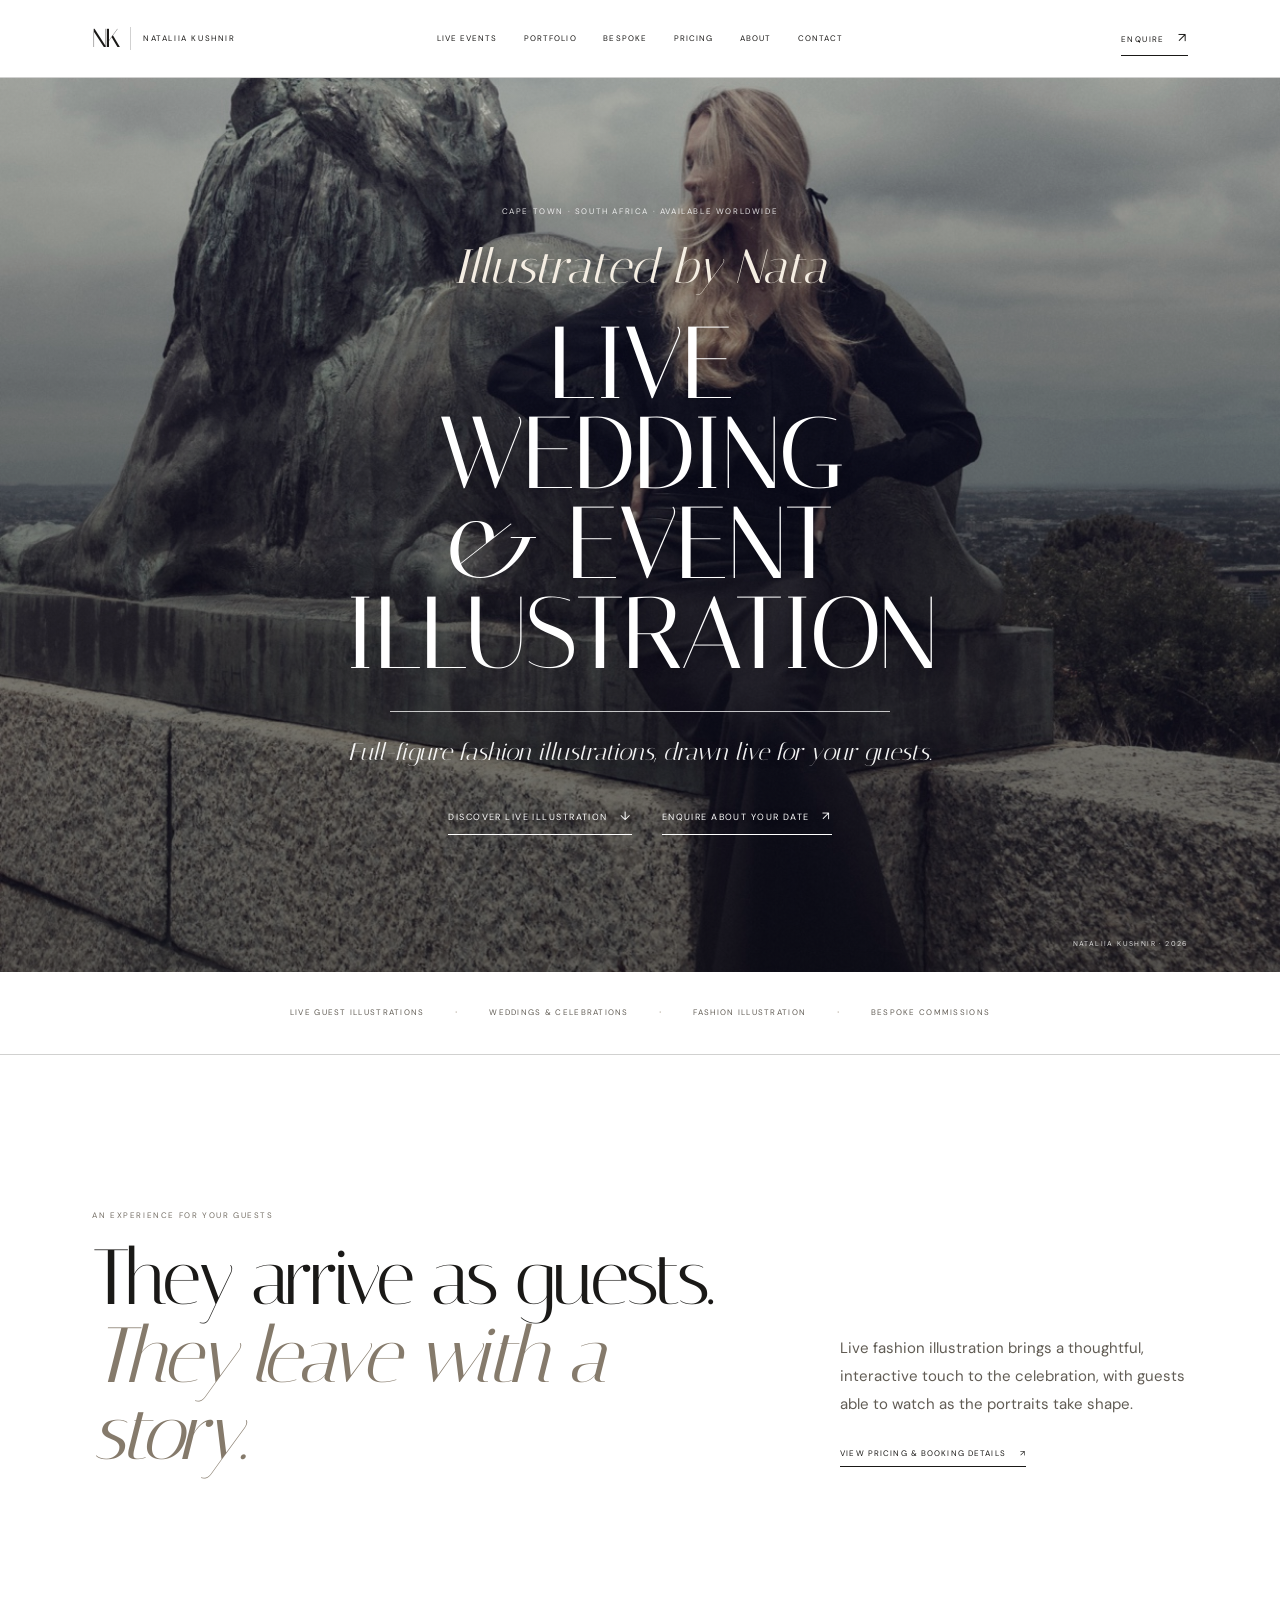
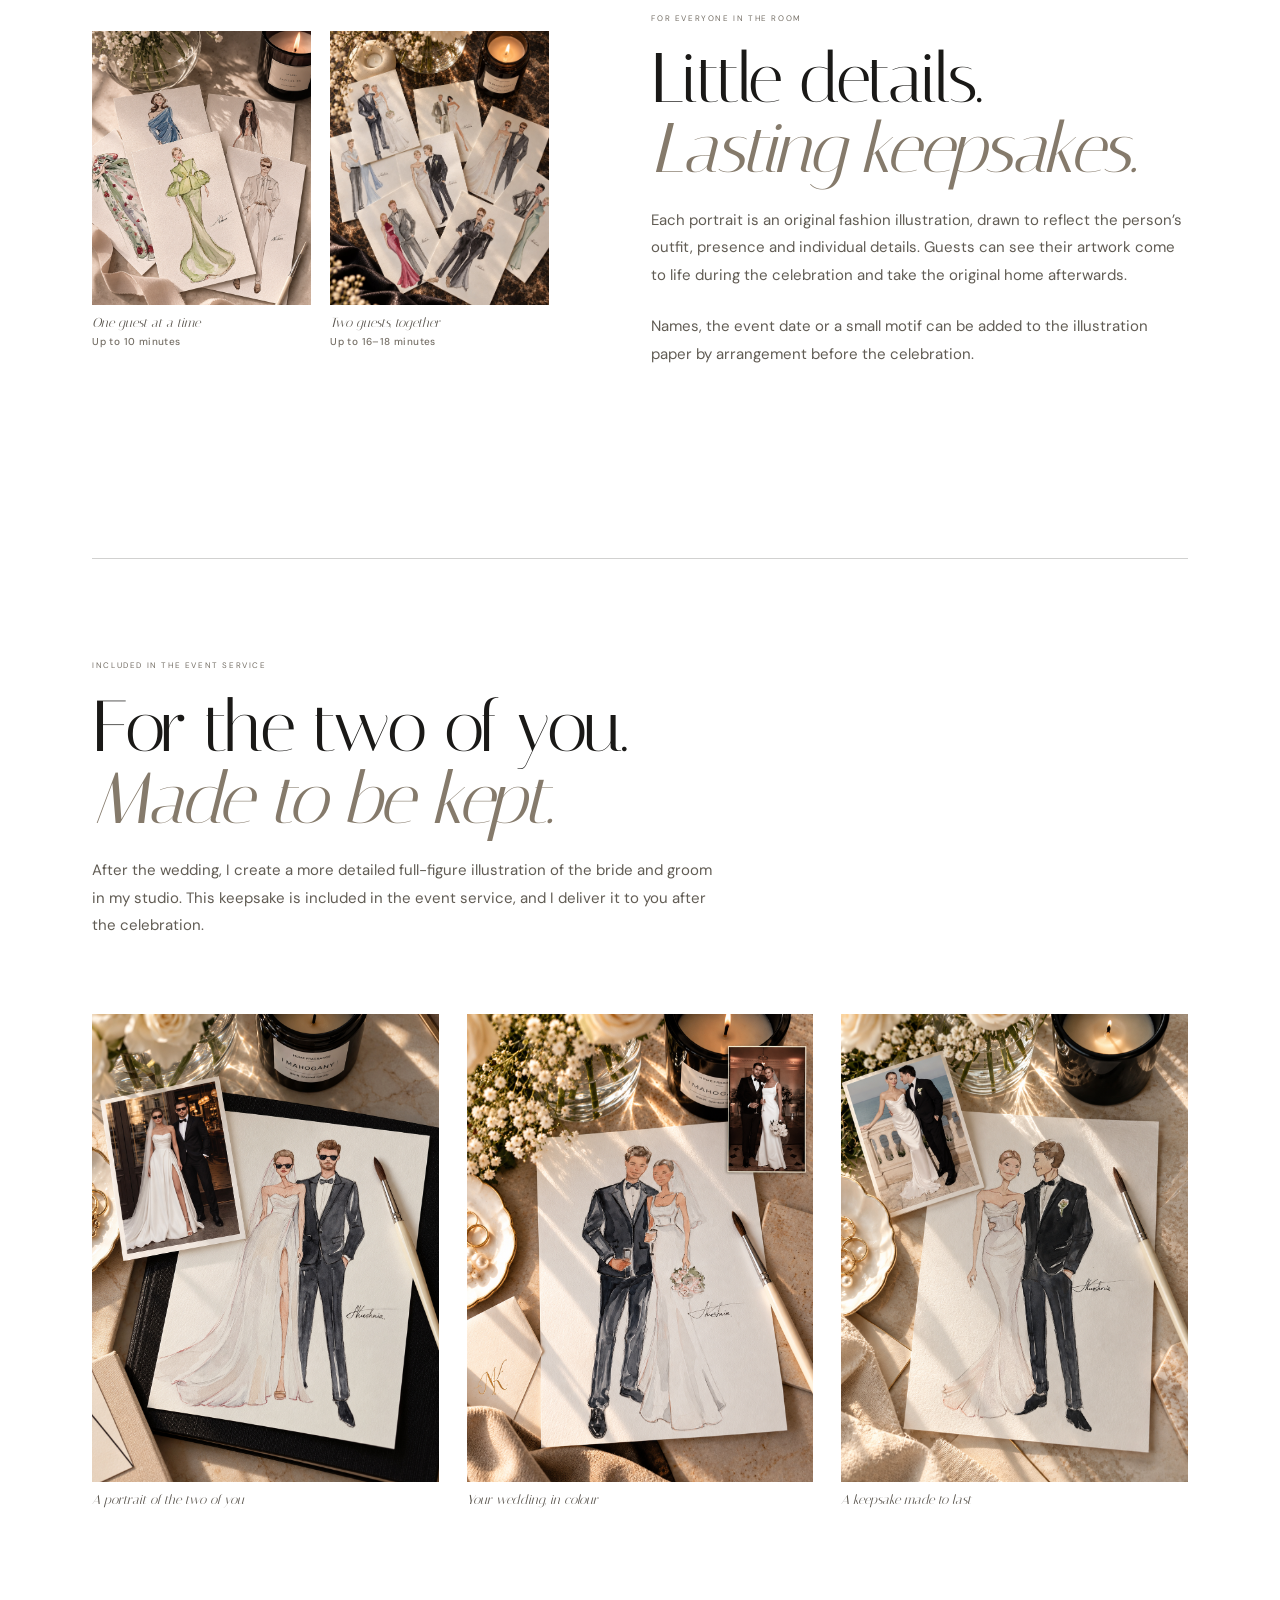
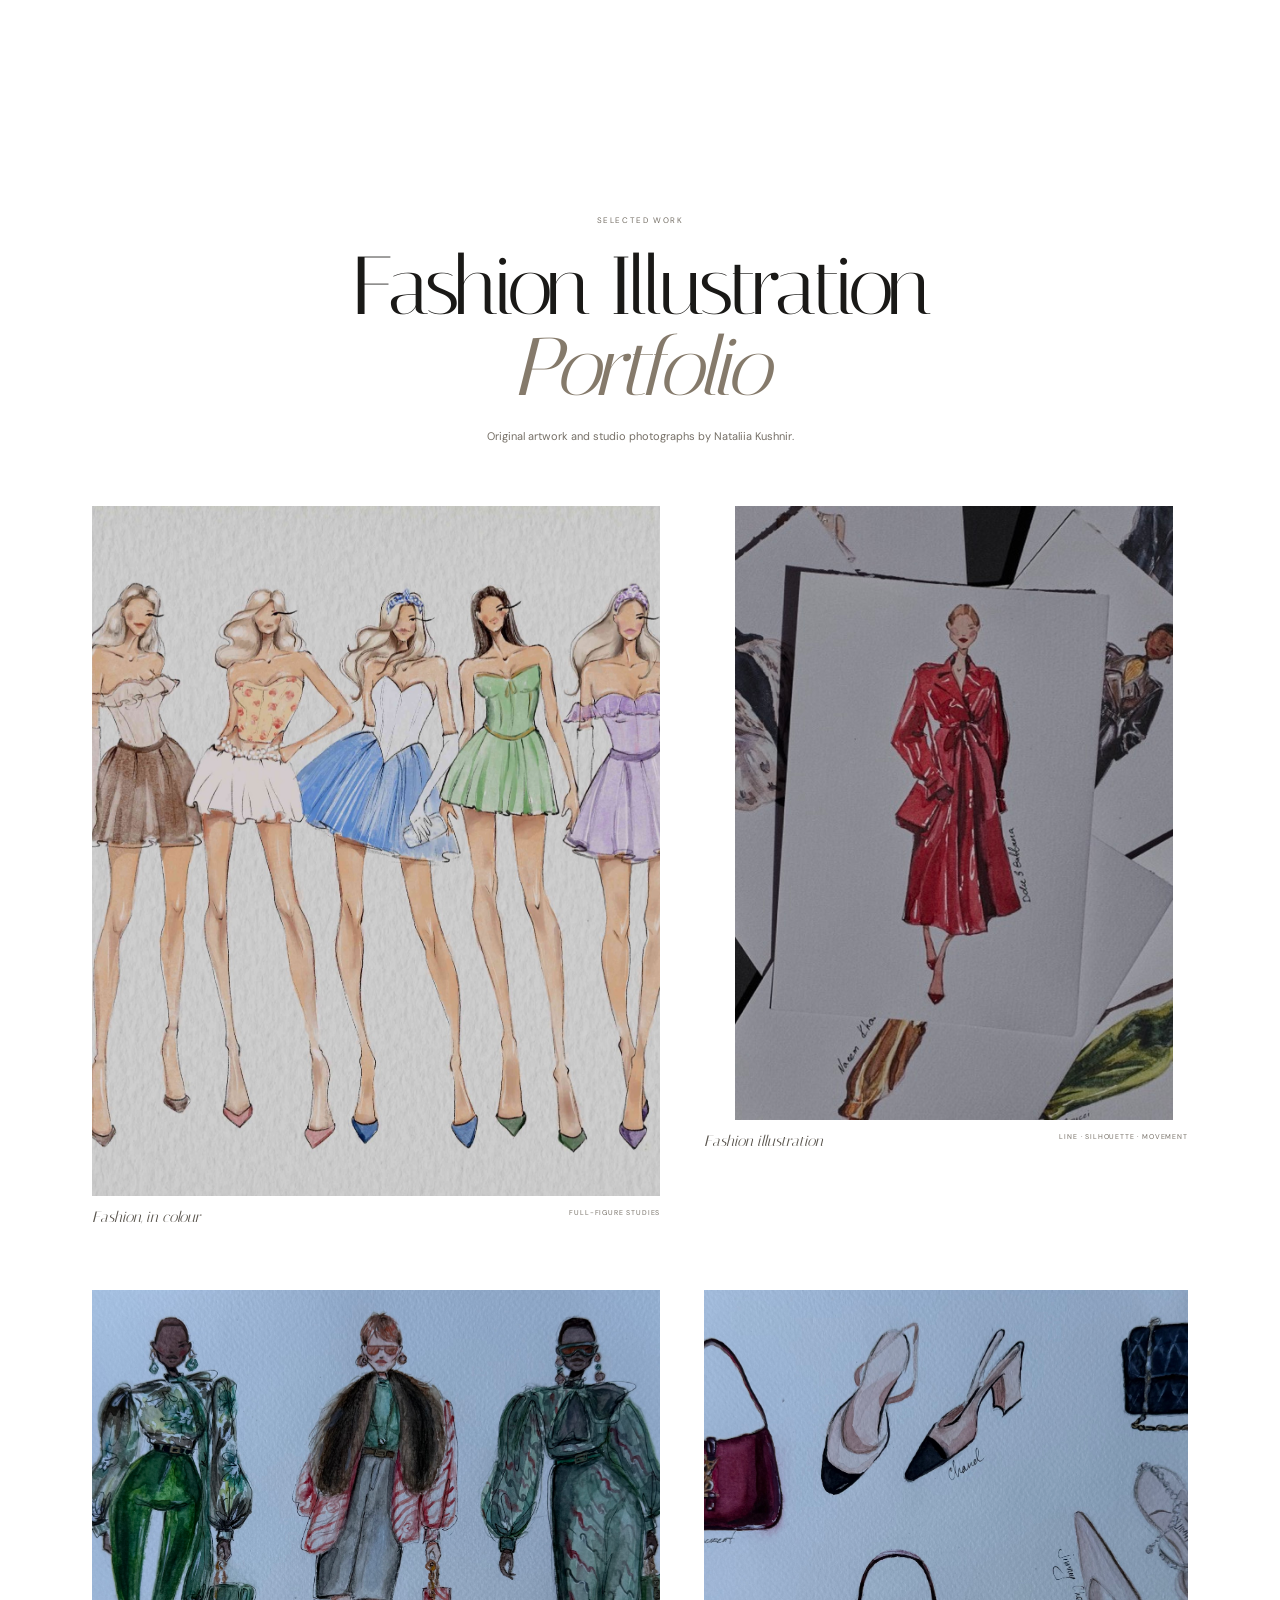
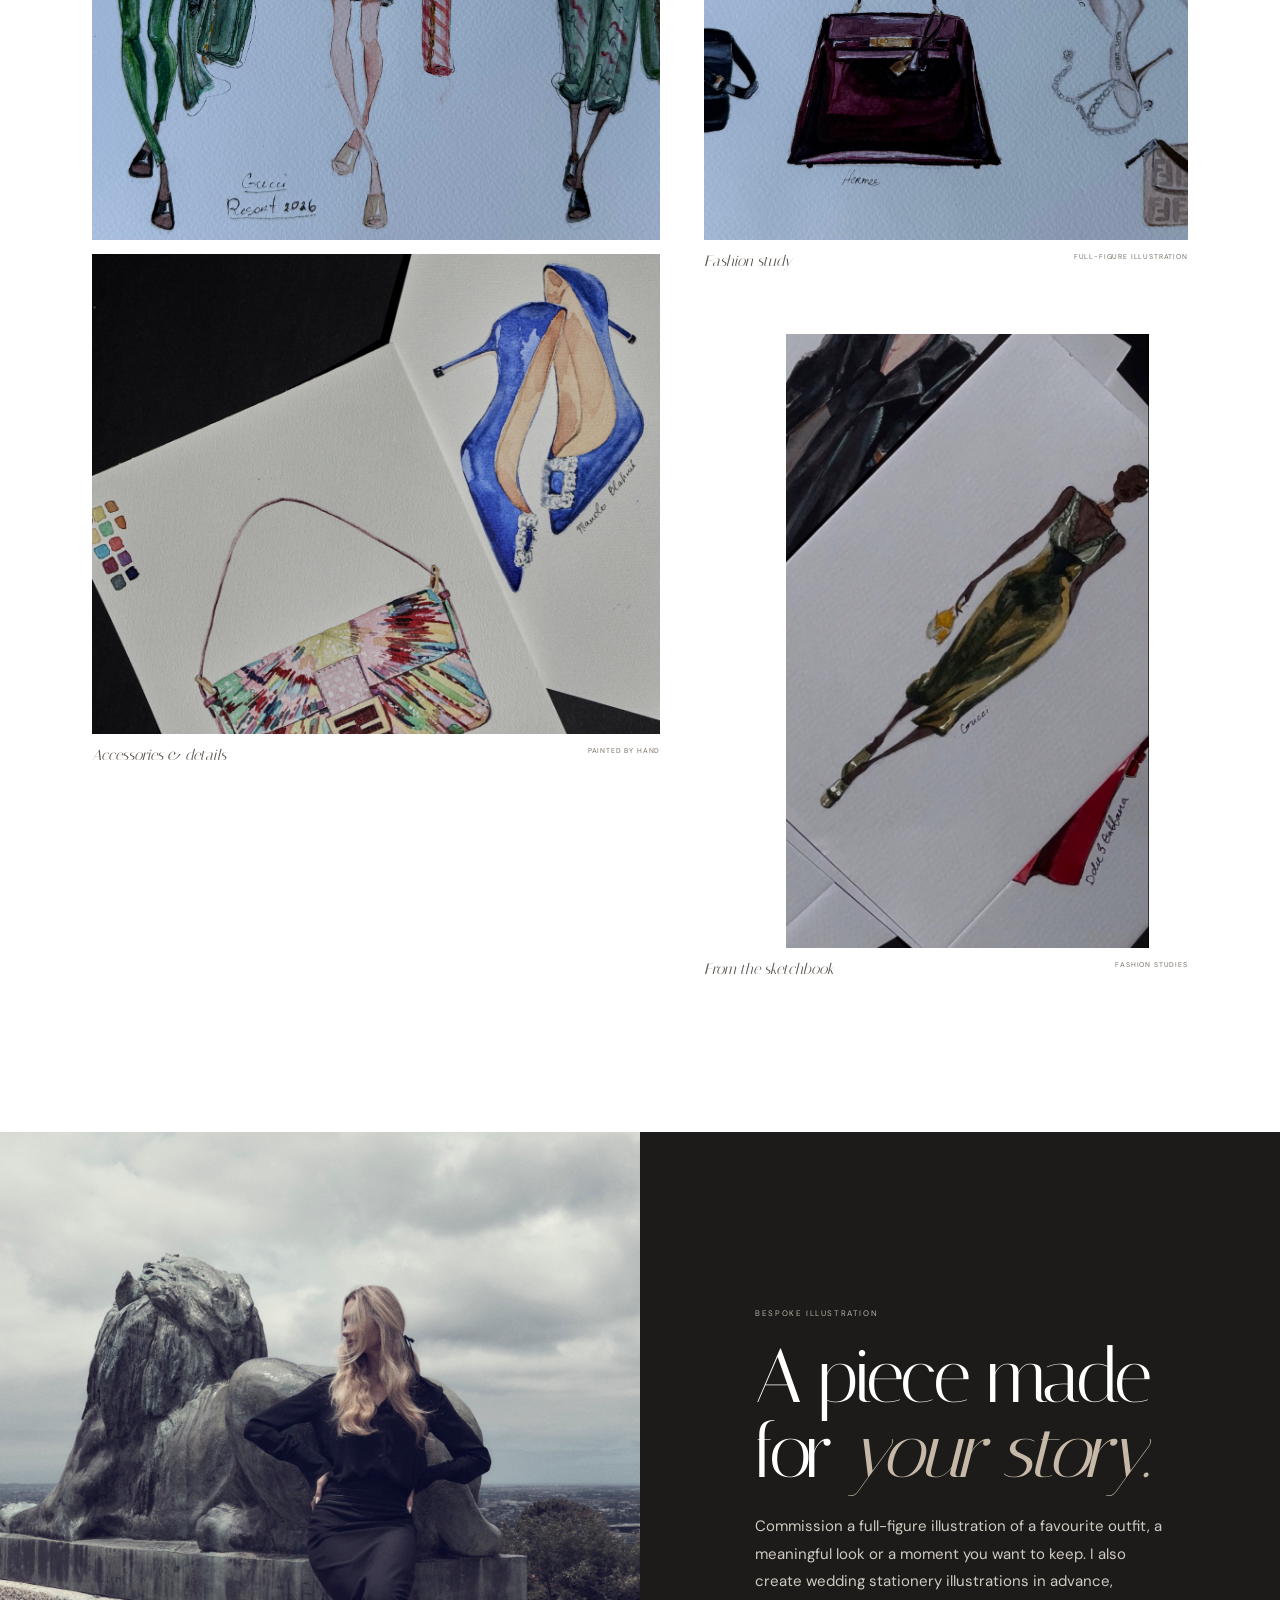
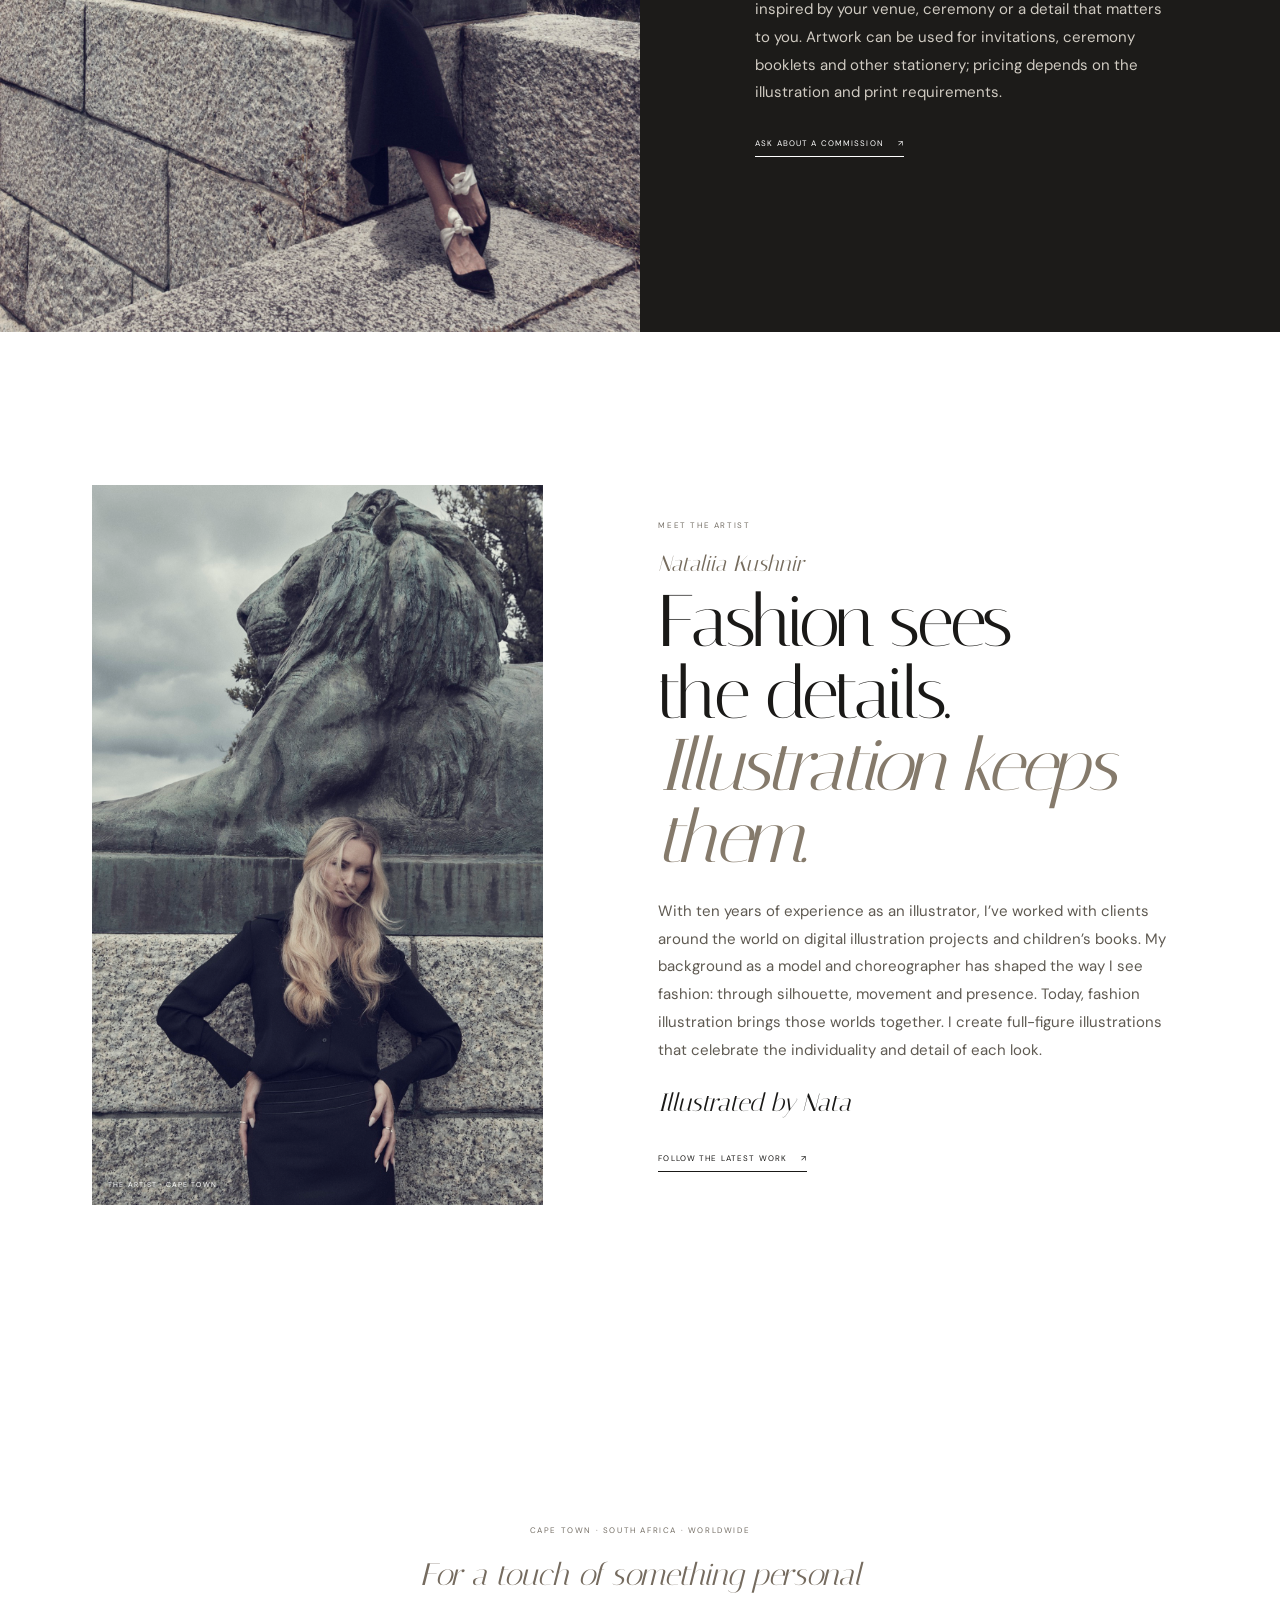
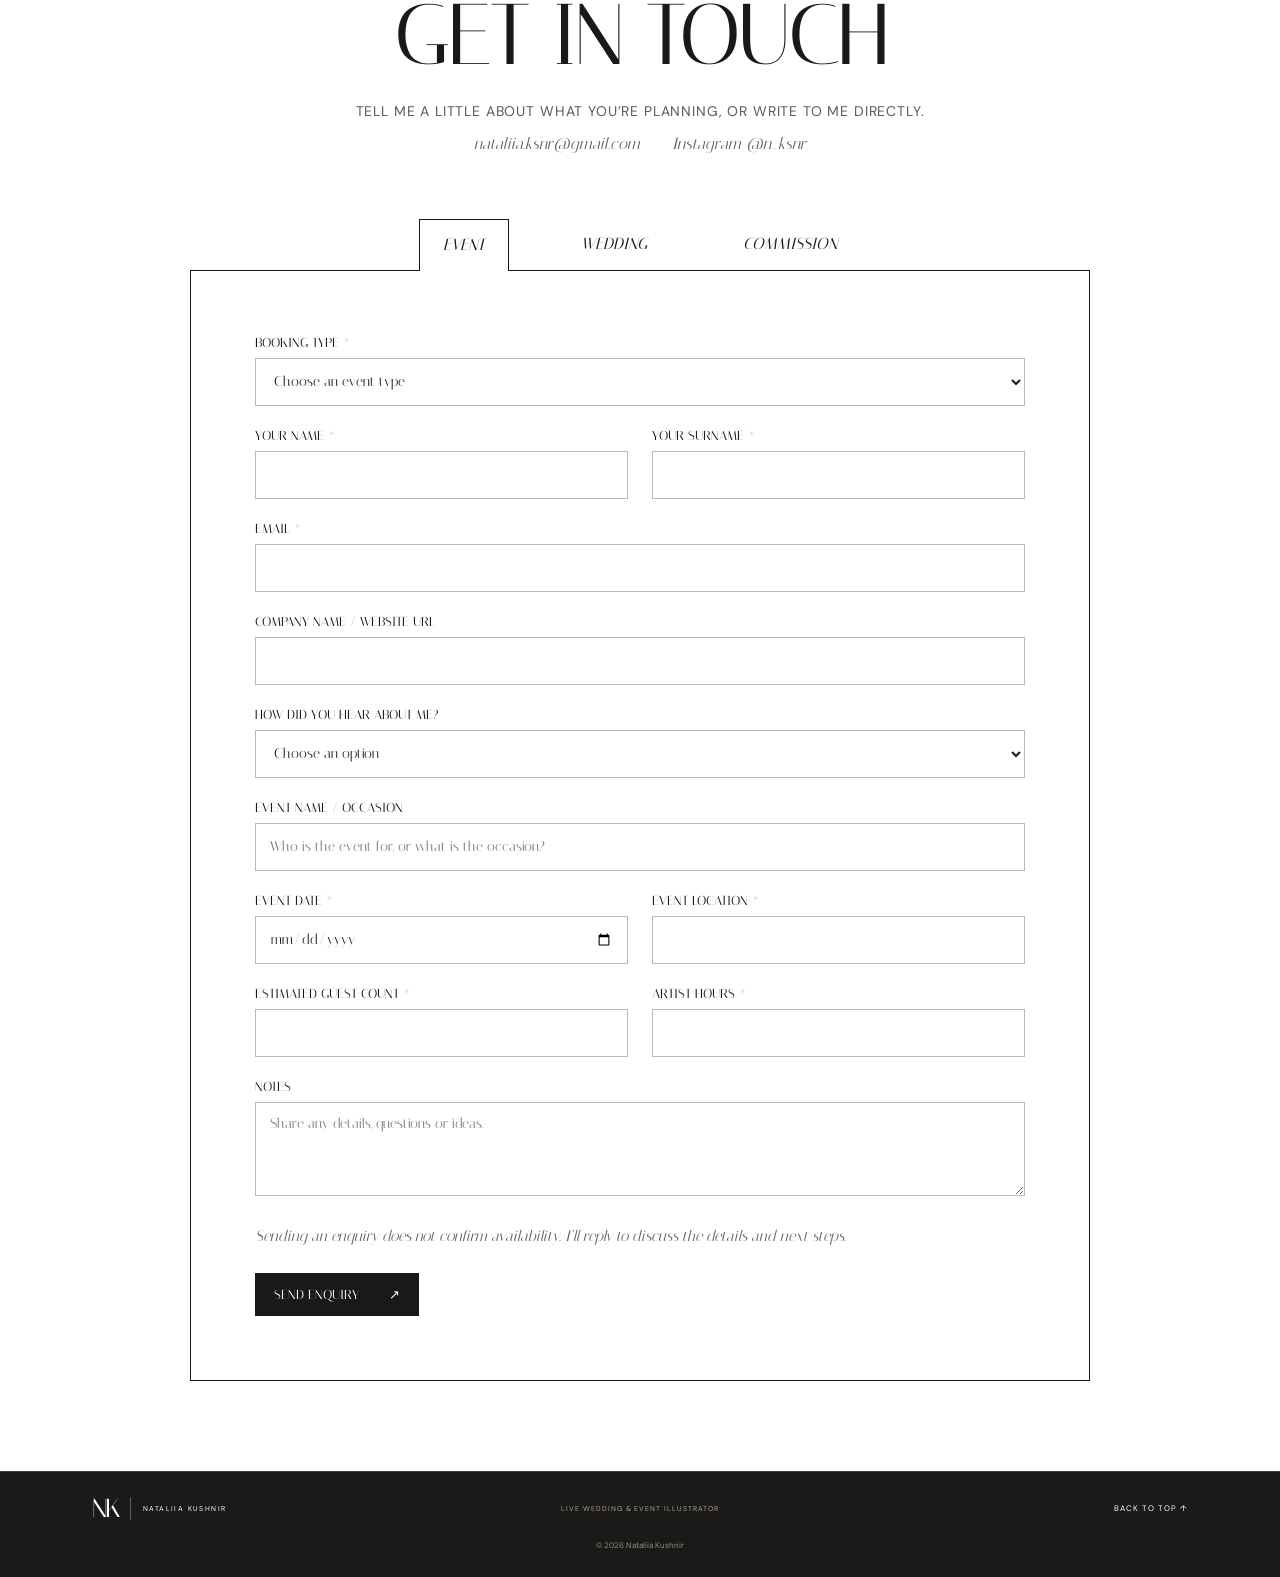
==== index.html @ 21753bf3 "Restore rotating portraits and autoplay drawing video" ====
<!doctype html>
<html lang="en">
  <head>
    <meta charset="utf-8" />
    <meta name="viewport" content="width=device-width, initial-scale=1" />
    <meta name="theme-color" content="#ffffff" />
    <meta name="description" content="Live fashion illustration for weddings, celebrations and brand events. Nataliia Kushnir is based in Cape Town and available worldwide." />
    <title>Nataliia Kushnir — Live Wedding &amp; Event Illustrator</title>
    <link rel="preconnect" href="https://fonts.googleapis.com" />
    <link rel="preconnect" href="https://fonts.gstatic.com" crossorigin />
    <link href="https://fonts.googleapis.com/css2?family=DM+Sans:wght@400;500;600&family=Italiana&display=swap" rel="stylesheet" />
    <link rel="stylesheet" href="styles.css?v=20261016-media" />
  </head>
  <body>
    <a class="skip-link" href="#main">Skip to content</a>
    <header class="site-header">
      <button class="menu-toggle" aria-label="Open navigation" aria-expanded="false" aria-controls="main-nav"><span></span><span></span></button>
      <a class="brand" href="#home" aria-label="Nataliia Kushnir home"><span class="brand-monogram">NK</span><span class="brand-name">NATALIIA KUSHNIR</span></a>
      <nav class="main-nav" id="main-nav" aria-label="Main navigation">
        <a href="#events">Live Events</a><a href="#portfolio">Portfolio</a><a href="#bespoke">Bespoke</a><a href="pricing.html">Pricing</a><a href="#about">About</a><a href="#contact">Contact</a>
      </nav>
      <a class="nav-enquire" href="#contact">Enquire <span>↗</span></a>
    </header>

    <main id="main">
      <section class="hero" id="home" aria-label="Nataliia Kushnir, live wedding and event illustrator">
        <div class="hero-copy">
          <p class="hero-kicker">Cape Town · South Africa · Available worldwide</p>
          <p class="hero-script">Illustrated by Nata</p>
          <h1>LIVE<br />WEDDING<br />&amp; EVENT<br />ILLUSTRATION</h1>
          <div class="hero-rule"></div>
          <p class="hero-desc">Full-figure fashion illustrations, drawn live for your guests.</p>
          <div class="hero-actions"><a class="hero-link" href="#events">Discover live illustration <span>↓</span></a><a class="hero-link hero-link-secondary" href="#contact">Enquire about your date <span>↗</span></a></div>
        </div>
        <div class="hero-media" aria-label="Nataliia drawing a fashion illustration">
          <img class="hero-image" src="site-artist-editorial.jpeg" alt="Nataliia Kushnir in an editorial black fashion look in Cape Town" />
          <video class="hero-video graded-video" autoplay muted loop playsinline preload="auto" poster="site-artist-drawing.jpeg" aria-label="Nataliia drawing a fashion illustration"><source src="live-sketch-web.mp4" type="video/mp4" /></video>
        </div>
        <button class="hero-film-toggle" type="button" hidden>Play film</button>
        <span class="hero-index">NATALIIA KUSHNIR · 2026</span>
      </section>

      <section class="practice-strip" aria-label="Illustration services">
        <span>Live guest illustrations</span><i>·</i><span>Weddings &amp; celebrations</span><i>·</i><span>Fashion illustration</span><i>·</i><span>Bespoke commissions</span>
      </section>

      <section class="events-section" id="events">
        <div class="section-heading section-heading-left events-intro">
          <div><p class="eyebrow">An experience for your guests</p><h2>They arrive as guests.<br /><em>They leave with a story.</em></h2></div>
          <div class="intro-copy"><p>Live fashion illustration brings a thoughtful, interactive touch to the celebration, with guests able to watch as the portraits take shape.</p><a class="quiet-link" href="pricing.html">View pricing &amp; booking details <span>↗</span></a></div>
        </div>
        <div class="guest-feature"><div class="guest-art guest-art-gallery"><figure><img src="site-event-guest-illustrations.PNG" alt="A collection of full-figure fashion illustrations of individual event guests" /><figcaption><span>One guest at a time</span><small>Up to 10 minutes</small></figcaption></figure><figure><img src="site-wedding-illustrations-editorial.jpg" alt="A collection of paired fashion illustrations for couples" /><figcaption><span>Two guests, together</span><small>Up to 16–18 minutes</small></figcaption></figure></div><div class="guest-copy"><p class="eyebrow">For everyone in the room</p><h3>Little details.<br /><em>Lasting keepsakes.</em></h3><p>Each portrait is an original fashion illustration, drawn to reflect the person’s outfit, presence and individual details. Guests can see their artwork come to life during the celebration and take the original home afterwards.</p><p>Names, the event date or a small motif can be added to the illustration paper by arrangement before the celebration.</p></div></div>
        <div class="couple-feature"><div class="couple-heading"><p class="eyebrow">Included in the event service</p><h3>For the two of you.<br /><em>Made to be kept.</em></h3><p>After the wedding, I create a more detailed full-figure illustration of the bride and groom in my studio. This keepsake is included in the event service, and I deliver it to you after the celebration.</p></div><div class="couple-gallery" aria-label="Studio wedding couple illustrations"><figure><img src="site-studio-couple-01.png" alt="Detailed studio illustration of a bride and groom in their wedding looks" /><figcaption>A portrait of the two of you</figcaption></figure><figure><img src="site-studio-couple-02.png" alt="Watercolour studio illustration of a wedding couple" /><figcaption>Your wedding, in colour</figcaption></figure><figure><img src="site-studio-couple-03.png" alt="Full-figure studio illustration of a bride and groom" /><figcaption>A keepsake made to last</figcaption></figure></div></div>
      </section>

      <section class="portfolio-section" id="portfolio">
        <div class="section-heading"><p class="eyebrow">Selected work</p><h2>Fashion Illustration<br /><em>Portfolio</em></h2><p class="heading-note">Original artwork and studio photographs by Nataliia Kushnir.</p></div>
        <div class="portfolio-grid">
          <figure class="portfolio-card portfolio-card-large"><img src="site-fashion-looks.jpg" alt="Five full-figure fashion illustrations in distinct looks" /><figcaption><span>Fashion, in colour</span><span>Full-figure studies</span></figcaption></figure>
          <figure class="portfolio-card portfolio-card-sketchbook"><img src="site-fashion-illustrations-crop.jpg" alt="A collection of hand-painted fashion figures and runway looks" /><figcaption><span>Fashion illustration</span><span>Line · silhouette · movement</span></figcaption></figure>
          <figure class="portfolio-card portfolio-card-detail"><img src="site-fashion-study-0284.jpg" alt="Three fashion illustrations, including a look in green" /><figcaption><span>Fashion study</span><span>Full-figure illustration</span></figcaption></figure>
          <figure class="portfolio-card portfolio-card-detail"><img src="site-fashion-study-0285.jpg" alt="Fashion illustration by Nataliia Kushnir" /><figcaption><span>Fashion study</span><span>Full-figure illustration</span></figcaption></figure>
          <figure class="portfolio-card portfolio-card-accessories"><img src="site-fashion-accessories-new.jpg" alt="Watercolour illustrations of a handbag and blue high-heeled shoes" /><figcaption><span>Accessories &amp; details</span><span>Painted by hand</span></figcaption></figure>
          <figure class="portfolio-card portfolio-card-sketchbook portfolio-card-sketchbook-cropped"><img src="site-fashion-sketchbook-crop.jpg" alt="Full-figure fashion sketches arranged on a sketchbook page" /><figcaption><span>From the sketchbook</span><span>Fashion studies</span></figcaption></figure>
        </div>
      </section>

      <section class="bespoke-section" id="bespoke">
        <div class="bespoke-image"><img src="site-bespoke-fashion.JPG" alt="Nataliia in an editorial black look, surrounded by sculptural fashion details" /></div>
        <div class="bespoke-copy"><p class="eyebrow">Bespoke illustration</p><h2>A piece made<br />for <em>your story.</em></h2><p>Commission a full-figure illustration of a favourite outfit, a meaningful look or a moment you want to keep. I also create wedding stationery illustrations in advance, inspired by your venue, ceremony or a detail that matters to you. Artwork can be used for invitations, ceremony booklets and other stationery; pricing depends on the illustration and print requirements.</p><a class="light-link" href="#contact">Ask about a commission <span>↗</span></a></div>
      </section>

      <section class="about-section" id="about">
        <div class="about-image about-slideshow" aria-label="Portraits of Nataliia Kushnir"><img class="about-slide is-active" src="site-about-artist.JPG" alt="Nataliia Kushnir in a black fashion look in Cape Town" /><img class="about-slide" src="site-about-back.JPG" alt="Nataliia seen from behind, with a black ribbon in her hair" /><img class="about-slide" src="site-about-arms-open.JPG" alt="Nataliia posing with her arms outstretched beside a sculpture" /><span>THE ARTIST · CAPE TOWN</span></div>
        <div class="about-copy"><p class="eyebrow">Meet the artist</p><p class="about-overline">Nataliia Kushnir</p><h2>Fashion sees<br />the details.<br /><em>Illustration keeps them.</em></h2><p>With ten years of experience as an illustrator, I’ve worked with clients around the world on digital illustration projects and children’s books. My background as a model and choreographer has shaped the way I see fashion: through silhouette, movement and presence. Today, fashion illustration brings those worlds together. I create full-figure illustrations that celebrate the individuality and detail of each look.</p><p class="about-signature">Illustrated by Nata</p><a class="quiet-link" href="https://instagram.com/n_ksnr" target="_blank" rel="noreferrer">Follow the latest work <span>↗</span></a></div>
      </section>

      <section class="contact-section" id="contact">
        <p class="eyebrow">Cape Town · South Africa · Worldwide</p><p class="contact-script">For a touch of something personal</p><h2>Get in touch</h2>
        <p class="contact-lead">Tell me a little about what you’re planning, or write to me directly.</p>
        <div class="contact-details"><a href="mailto:nataliia.ksnr@gmail.com">nataliia.ksnr@gmail.com</a><a href="https://instagram.com/n_ksnr" target="_blank" rel="noreferrer">Instagram @n_ksnr</a></div>
        <div class="enquiry-tabs" role="tablist" aria-label="Choose the kind of enquiry"><button type="button" role="tab" id="tab-event" aria-controls="panel-event" aria-selected="true">Event</button><button type="button" role="tab" id="tab-wedding" aria-controls="panel-wedding" aria-selected="false">Wedding</button><button type="button" role="tab" id="tab-commission" aria-controls="panel-commission" aria-selected="false">Commission</button></div>
        <form class="enquiry-form" id="panel-event" role="tabpanel" aria-labelledby="tab-event" data-kind="Event">
          <label>Booking type <span>*</span><select name="Booking type" required><option value="">Choose an event type</option><option>Brand event</option><option>Private celebration</option><option>Corporate event</option><option>Other event</option></select></label>
          <div class="form-row"><label>Your name <span>*</span><input name="Name" autocomplete="given-name" required /></label><label>Your surname <span>*</span><input name="Surname" autocomplete="family-name" required /></label></div>
          <label>Email <span>*</span><input type="email" name="Email" autocomplete="email" required /></label><label>Company name / website URL<input name="Company / website" /></label><label>How did you hear about me?<select name="How did you hear about me"><option value="">Choose an option</option><option>Instagram</option><option>Google</option><option>Referral</option><option>Other</option></select></label>
          <label>Event name / occasion<input name="Event name" placeholder="Who is the event for, or what is the occasion?" /></label><div class="form-row"><label>Event date <span>*</span><input type="date" name="Event date" required /></label><label>Event location <span>*</span><input name="Event location" required /></label></div><div class="form-row"><label>Estimated guest count <span>*</span><input type="number" min="1" name="Guest count" required /></label><label>Artist hours <span>*</span><input type="number" min="1" step="0.5" name="Artist hours" required /></label></div><label>Notes<textarea name="Notes" rows="4" placeholder="Share any details, questions or ideas."></textarea></label>
          <p class="form-note">Sending an enquiry does not confirm availability. I’ll reply to discuss the details and next steps.</p><button class="form-submit" type="submit">Send enquiry <span>↗</span></button>
        </form>
        <form class="enquiry-form" id="panel-wedding" role="tabpanel" aria-labelledby="tab-wedding" data-kind="Wedding" hidden>
          <div class="form-row"><label>Your name <span>*</span><input name="Name" autocomplete="given-name" required /></label><label>Your surname <span>*</span><input name="Surname" autocomplete="family-name" required /></label></div><label>Email <span>*</span><input type="email" name="Email" autocomplete="email" required /></label><label>Company name / website URL<input name="Company / website" /></label><div class="form-row"><label>The bride <span>*</span><input name="Bride" placeholder="Full name" required /></label><label>The groom <span>*</span><input name="Groom" placeholder="Full name" required /></label></div><label>How did you hear about me?<select name="How did you hear about me"><option value="">Choose an option</option><option>Instagram</option><option>Google</option><option>Referral</option><option>Other</option></select></label><label>Wedding date <span>*</span><input type="date" name="Wedding date" required /></label><label>Wedding location <span>*</span><input name="Wedding location" required /></label><div class="form-row"><label>Estimated guest count<input type="number" min="1" name="Guest count" /></label><label>Artist hours<input type="number" min="1" step="0.5" name="Artist hours" /></label></div><label>Notes<textarea name="Notes" rows="4" placeholder="Tell me about your plans, timings or stationery ideas."></textarea></label><p class="form-note">Sending an enquiry does not confirm availability. I’ll reply to discuss the details and next steps.</p><button class="form-submit" type="submit">Send enquiry <span>↗</span></button>
        </form>
        <form class="enquiry-form" id="panel-commission" role="tabpanel" aria-labelledby="tab-commission" data-kind="Commission" hidden>
          <label>Commission type <span>*</span><select name="Commission type" required><option value="">Choose a commission</option><option>Fashion illustration</option><option>Wedding stationery illustration</option><option>Other bespoke illustration</option></select></label><div class="form-row"><label>Your name <span>*</span><input name="Name" autocomplete="given-name" required /></label><label>Your surname <span>*</span><input name="Surname" autocomplete="family-name" required /></label></div><label>Email <span>*</span><input type="email" name="Email" autocomplete="email" required /></label><label>Company name / website URL<input name="Company / website" /></label><label>How did you hear about me?<select name="How did you hear about me"><option value="">Choose an option</option><option>Instagram</option><option>Google</option><option>Referral</option><option>Other</option></select></label><label>Deadline<input type="date" name="Deadline" /></label><label>Notes<textarea name="Notes" rows="5" placeholder="Describe the illustration, occasion, intended use and any references you have."></textarea></label><p class="form-note">Pricing and timing depend on the artwork and print requirements. I’ll confirm details with you before the commission is booked.</p><button class="form-submit" type="submit">Send enquiry <span>↗</span></button>
        </form>
      </section>
    </main>
    <footer class="site-footer"><a class="brand" href="#home"><span class="brand-monogram">NK</span><span class="brand-name">NATALIIA KUSHNIR</span></a><p>LIVE WEDDING &amp; EVENT ILLUSTRATOR</p><a href="#home">Back to top ↑</a><small>© <span id="year"></span> Nataliia Kushnir</small></footer>
    <script src="script.js?v=20261016-media"></script>
  </body>
</html>
---- styles.css ----
:root {
  --paper: #ffffff;
  --paper-light: #ffffff;
  --ink: #1a1917;
  --muted: #756f66;
  --line: rgba(26, 25, 23, .2);
  --serif: "Italiana", Georgia, serif;
  --sans: "DM Sans", Arial, sans-serif;
  --gutter: clamp(22px, 7.2vw, 118px);
}
* { box-sizing: border-box; }
html { scroll-behavior: smooth; scroll-padding-top: 82px; }
body { margin: 0; background: var(--paper); color: var(--ink); font: 14px/1.7 var(--sans); }
a { color: inherit; text-decoration: none; }
img, video { display: block; max-width: 100%; }
img { width: 100%; }
.skip-link { position: absolute; left: -9999px; top: 0; z-index: 20; padding: 12px 18px; background: white; }
.skip-link:focus { left: 12px; }
.site-header { min-height: 78px; padding: 0 var(--gutter); display: grid; grid-template-columns: 1fr auto 1fr; align-items: center; gap: 28px; border-bottom: 1px solid var(--line); position: relative; z-index: 5; background: var(--paper); }
.brand { display: inline-flex; align-items: center; gap: 12px; width: max-content; }
.brand-monogram { padding-right: 12px; border-right: 1px solid var(--line); font: 26px/.9 var(--serif); letter-spacing: -.1em; }
.brand-name { font-size: 8px; letter-spacing: .2em; white-space: nowrap; }
.main-nav { display: flex; justify-content: center; gap: clamp(14px, 2.1vw, 30px); font-size: 8px; letter-spacing: .13em; text-transform: uppercase; }
.main-nav a, .nav-enquire, .quiet-link, .light-link, .site-footer>a:last-of-type { transition: opacity .2s ease; }
.main-nav a:hover, .nav-enquire:hover, .quiet-link:hover, .light-link:hover, .site-footer>a:last-of-type:hover { opacity: .55; }
.nav-enquire { justify-self: end; padding: 6px 0; border-bottom: 1px solid var(--ink); font-size: 8px; letter-spacing: .18em; text-transform: uppercase; }
.nav-enquire span { margin-left: 10px; font-size: 13px; }
.menu-toggle { display: none; }
.hero { min-height: max(690px, calc(100svh - 78px)); position: relative; padding: clamp(60px, 8vw, 110px) var(--gutter); display: grid; place-items: center; overflow: hidden; isolation: isolate; background: #1b1a18; color: #fff; }
.hero::after { content: ""; position: absolute; inset: 0; z-index: 1; background: linear-gradient(180deg, rgba(12,11,10,.27), rgba(12,11,10,.48) 55%, rgba(12,11,10,.58)); }
.hero-media { position: absolute; inset: 0; z-index: -1; width: 100%; height: 100%; overflow: hidden; background: #1b1a18; }
.hero-image, .hero-video { position: absolute; inset: 0; width: 100%; height: 100%; object-fit: cover; }
.hero-image { object-position: center 42%; opacity: 1; transition: opacity .65s ease; }
.hero-video { opacity: 0; object-fit: cover; object-position: center center; transition: opacity .65s ease; background: #1b1a18; }
.hero-media.is-playing .hero-video { opacity: 1; }
.hero-media.is-playing .hero-image { opacity: 0; }
.hero-film-toggle { position: absolute; bottom: 20px; right: 20px; z-index: 4; padding: 10px 16px; background: rgba(27,26,24,.7); color: #fff; border: 1px solid rgba(255,255,255,.7); cursor: pointer; font: inherit; }
.hero-film-toggle[hidden] { display: none; }
@keyframes portrait-out { to { opacity: 0; visibility: hidden; } }
@keyframes film-in { to { opacity: 1; } }
.hero-copy { position: relative; z-index: 2; width: min(900px, 100%); padding: 25px 0 35px; text-align: center; text-shadow: 0 1px 15px rgba(0,0,0,.22); }
.hero-kicker, .eyebrow { font-size: 8px; letter-spacing: .2em; text-transform: uppercase; }
.hero-kicker { margin: 0 0 24px; color: rgba(255,255,255,.85); }
.hero-script { margin: 0 0 28px; color: #f5eee3; font: italic clamp(27px, 4vw, 48px)/1 var(--serif); }
.hero h1 { margin: 0; font: 400 clamp(58px, 8vw, 112px)/.88 var(--serif); letter-spacing: -.025em; }
.hero-rule { width: min(500px, 76%); height: 1px; margin: 32px auto 22px; background: rgba(255,255,255,.75); }
.hero-desc { max-width: 600px; margin: 0 auto; color: rgba(255,255,255,.94); font: italic clamp(17px, 2vw, 24px)/1.5 var(--serif); }
.hero-actions { margin-top: 36px; display: flex; flex-wrap: wrap; justify-content: center; gap: 18px 30px; }
.hero-link { padding-bottom: 7px; border-bottom: 1px solid currentColor; color: #fff; font-size: 9px; letter-spacing: .16em; text-transform: uppercase; }
.hero-link span { margin-left: 9px; font-size: 12px; }
.hero-index { position: absolute; z-index: 2; right: var(--gutter); bottom: 22px; color: rgba(255,255,255,.84); font-size: 7px; letter-spacing: .2em; }
.practice-strip { min-height: 83px; padding: 23px var(--gutter); display: flex; justify-content: center; align-items: center; flex-wrap: wrap; gap: 8px clamp(10px, 2.4vw, 34px); border-bottom: 1px solid var(--line); color: #625d55; text-align: center; font-size: 8px; letter-spacing: .16em; text-transform: uppercase; }
.practice-strip i { color: #aa9e8e; font: 20px var(--serif); }
.events-section, .portfolio-section, .information-section { padding: clamp(85px, 12vw, 160px) var(--gutter); }
.section-heading { max-width: 760px; margin: 0 auto clamp(45px, 7vw, 84px); text-align: center; }
.eyebrow { margin: 0 0 18px; color: var(--muted); }
.section-heading h2, .bespoke-copy h2, .about-copy h2, .contact-section h2 { margin: 0; font: 400 clamp(45px, 7vw, 82px)/.99 var(--serif); letter-spacing: -.045em; }
.section-heading h2 em, .bespoke-copy h2 em, .about-copy h2 em, .contact-section h2 em { color: #857a6b; font-weight: 400; }
.section-heading-left { max-width: none; text-align: left; }
.events-intro { margin-bottom: 65px; display: grid; grid-template-columns: 1.3fr .7fr; align-items: end; gap: 8vw; }
.events-intro h2 { font-size: clamp(43px, 6.6vw, 78px); }
.intro-copy { max-width: 375px; padding-bottom: 5px; }
.intro-copy p { margin: 0 0 22px; color: #615c54; font-size: 15px; line-height: 1.85; }
.quiet-link, .light-link { display: inline-flex; align-items: center; gap: 14px; padding-bottom: 5px; border-bottom: 1px solid currentColor; font-size: 8px; letter-spacing: .14em; text-transform: uppercase; }
.couple-feature { margin-top: clamp(100px, 15vw, 190px); padding-top: clamp(55px, 8vw, 100px); border-top: 1px solid var(--line); }
.couple-heading { max-width: 780px; margin-bottom: 0; }
.couple-heading h3 { margin: 0; font: 400 clamp(42px, 6vw, 72px)/1 var(--serif); letter-spacing: -.035em; }
.couple-heading h3 em { color: #857a6b; }
.couple-heading>p:last-child { max-width: 620px; margin: 22px 0 0; color: #615c54; font-size: 15px; line-height: 1.85; }
.couple-gallery { margin-top: clamp(38px, 6vw, 74px); display: grid; grid-template-columns: repeat(3, minmax(0, 1fr)); gap: clamp(14px, 2.2vw, 30px); }
.couple-gallery figure { min-width: 0; margin: 0; }
.couple-gallery img { width: 100%; height: auto; object-fit: contain; }
.couple-gallery figcaption { padding-top: 10px; color: #58534c; font: italic 13px var(--serif); }
.portfolio-card figcaption { padding-top: 12px; display: flex; justify-content: space-between; gap: 10px; color: #58534c; font: italic 15px var(--serif); }
.portfolio-card figcaption span:last-child { color: var(--muted); font: 7px var(--sans); letter-spacing: .12em; text-transform: uppercase; text-align: right; }
.event-footnote { margin-top: 48px; padding: 22px 0; display: grid; grid-template-columns: repeat(3, 1fr); gap: 22px; border-top: 1px solid var(--line); border-bottom: 1px solid var(--line); color: var(--ink); }
.event-footnote div { display: flex; flex-direction: column; gap: 5px; }
.event-footnote strong { font: 400 clamp(19px, 2vw, 27px)/1.15 var(--serif); }
.event-footnote span { color: #625d55; font-size: 13px; line-height: 1.5; }
.guest-feature { margin-top: clamp(75px, 11vw, 140px); display: grid; grid-template-columns: .92fr 1.08fr; align-items: center; gap: clamp(35px, 8vw, 110px); }
.guest-art img { width: 100%; max-height: 700px; object-fit: cover; object-position: center 48%; }
.guest-art-gallery { display: grid; grid-template-columns: 1fr 1fr; align-items: start; gap: clamp(10px, 1.5vw, 20px); }
.guest-art-gallery figure { min-width: 0; margin: 0; }
.guest-art-gallery img { width: 100%; height: auto; max-height: none; aspect-ratio: 4 / 5; object-fit: cover; }
.guest-art-gallery figcaption { padding-top: 10px; display: flex; flex-direction: column; align-items: flex-start; gap: 4px; color: #58534c; font: italic 13px var(--serif); }
.guest-art-gallery figcaption small { color: var(--muted); font: 500 10px/1.5 var(--sans); letter-spacing: .04em; }
.guest-copy h3 { margin: 0; font: 400 clamp(42px, 5.7vw, 70px)/1 var(--serif); letter-spacing: -.035em; }
.guest-copy h3 em { color: #857a6b; }
.guest-copy>p:not(.eyebrow) { max-width: 560px; margin: 23px 0 0; color: #615c54; font-size: 15px; line-height: 1.85; }
.graded-video { filter: saturate(.88) sepia(.05) contrast(.98) brightness(1.02); }
.portfolio-section { background: #fff; }
.portfolio-section .section-heading { margin-bottom: 60px; }
.heading-note { max-width: 350px; margin: 19px auto 0; color: var(--muted); font-size: 11px; }
.portfolio-grid { display: grid; grid-template-columns: 1.08fr .92fr; align-items: start; gap: clamp(24px, 5vw, 68px) clamp(18px, 3.4vw, 46px); }
.portfolio-card { margin: 0; }
.portfolio-card img { width: 100%; height: clamp(310px, 43vw, 550px); object-fit: cover; background: transparent; }
.portfolio-card-large img { height: clamp(400px, 56vw, 690px); object-position: center 44%; }
.portfolio-card-fashion { margin-top: 22px; }
.portfolio-card-accessories { margin-top: -80px; }
.portfolio-card-accessories img { height: clamp(300px, 38vw, 480px); }
.portfolio-card-sketchbook img { object-position: 68% center; }
.portfolio-card-accessories img { object-position: 76% center; }
.portfolio-card-sketchbook img { height: clamp(400px, 48vw, 620px); object-fit: contain; background: transparent; }
.portfolio-card-sketchbook-cropped img { clip-path: inset(0 1.2% 0 0); }
.bespoke-section { min-height: 720px; display: grid; grid-template-columns: 1fr 1fr; background: #1c1b19; color: var(--paper); }
.bespoke-image { min-height: 600px; overflow: hidden; }
.bespoke-image img { width: 100%; height: 100%; min-height: inherit; object-fit: cover; object-position: center 42%; }
.bespoke-copy { padding: clamp(60px, 9vw, 130px); display: flex; flex-direction: column; justify-content: center; align-items: flex-start; }
.bespoke-copy .eyebrow { color: #b9b1a6; }
.bespoke-copy h2 { font-size: clamp(45px, 6.4vw, 76px); }
.bespoke-copy h2 em { color: #c6b9a8; }
.bespoke-copy>p:not(.eyebrow) { max-width: 440px; margin: 24px 0 30px; color: #d0cbc2; font-size: 15px; line-height: 1.85; }
.light-link { color: var(--paper); }
.about-section { padding: clamp(85px, 12vw, 158px) var(--gutter); display: grid; grid-template-columns: .92fr 1.08fr; align-items: center; gap: clamp(40px, 9vw, 130px); }
.about-image { position: relative; }
.about-image img { width: 100%; height: min(65vw, 720px); min-height: 500px; object-fit: cover; object-position: center 40%; }
.about-slideshow { height: min(65vw, 720px); min-height: 500px; overflow: hidden; background: #fff; }
.about-slideshow .about-slide { position: absolute; inset: 0; height: 100%; min-height: 0; opacity: 0; transition: opacity .65s ease; }
.about-slideshow .about-slide.is-active { opacity: 1; }
.about-slideshow span { z-index: 1; }
.about-image span { position: absolute; left: 16px; bottom: 15px; color: #fff; font-size: 7px; letter-spacing: .16em; text-shadow: 0 1px 8px #222; }
.about-overline { margin: 0 0 8px; color: #766c5e; font: italic 22px var(--serif); }
.about-copy h2 { font-size: clamp(42px, 6vw, 73px); }
.about-copy>p:not(.eyebrow):not(.about-overline):not(.about-signature) { max-width: 560px; margin: 24px 0; color: #5f5a52; font-size: 15px; line-height: 1.85; }
.about-signature { margin: 20px 0 28px; font: italic 25px var(--serif); }
.information-section { background: #fff; }
.information-section .section-heading { margin-bottom: 62px; }
.information-grid { display: grid; grid-template-columns: 1fr .74fr; gap: 9vw; }
.how-it-works article { padding: 21px 0; display: grid; grid-template-columns: 40px 1fr; gap: 12px; border-top: 1px solid var(--line); }
.how-it-works article:last-child { border-bottom: 1px solid var(--line); }
.how-it-works .how-it-works-label { max-width: none; margin: 0; padding: 0 0 2px 52px; color: var(--muted); font: 7px var(--sans); letter-spacing: .16em; text-transform: uppercase; }
.how-it-works article>span { color: var(--muted); font-size: 8px; letter-spacing: .12em; }
.how-it-works h3 { margin: 0 0 8px; font: 400 clamp(19px, 1.8vw, 23px)/1.2 var(--serif); }
.how-it-works p { max-width: 450px; margin: 0; color: #625d55; font-size: 14px; line-height: 1.8; }
.booking-specs { margin-top: 25px; padding-top: 20px; border-top: 1px solid var(--line); }
.booking-specs .eyebrow { margin: 0 0 15px; }
.booking-specs ul { margin: 0; padding: 0; display: grid; grid-template-columns: 1fr 1fr; gap: 18px 20px; list-style: none; }
.booking-specs li { display: flex; flex-direction: column; gap: 4px; }
.booking-specs li strong { font: 400 20px/1.15 var(--serif); }
.booking-specs li span { color: #69635b; font-size: 12px; line-height: 1.5; }
.price-panel { align-self: start; padding: 24px 0; border-top: 1px solid var(--line); border-bottom: 1px solid var(--line); background: transparent; }
.price-panel .eyebrow { margin-bottom: 23px; }
.price { margin: 0; font: 400 clamp(30px, 3.4vw, 42px)/1 var(--serif); letter-spacing: -.04em; }
.price small { color: var(--muted); font: 9px var(--sans); letter-spacing: 0; }
.price-caption, .travel-note { color: #69635b; font-size: 13px; line-height: 1.7; }
.price-caption { margin: 8px 0 0; }
.price-divider { height: 1px; margin: 22px 0; background: var(--line); }
.travel-note { margin: 22px 0 0; }
.dark-button, .contact-button { width: max-content; margin-top: 25px; padding: 14px 17px; display: flex; justify-content: space-between; align-items: center; gap: 35px; background: var(--ink); color: var(--paper); font-size: 8px; letter-spacing: .16em; text-transform: uppercase; }
.dark-button span, .contact-button span { font-size: 13px; }
.contact-section { padding: clamp(90px, 13vw, 165px) var(--gutter) 90px; background: #fff; color: var(--ink); text-align: center; }
.contact-section .eyebrow { color: #b8b0a4; }
.contact-section .eyebrow { color: var(--muted); }
.contact-section h2 { font-size: clamp(48px, 7vw, 86px); letter-spacing: -.035em; text-transform: uppercase; }
.contact-section h2 em { color: #c6b9a8; }
.contact-script { margin: 0; color: #756b5f; font: italic clamp(21px, 3vw, 31px) var(--serif); }
.contact-lead { margin: 22px 0 10px; color: #5f5a52; font-size: 14px; letter-spacing: .06em; text-transform: uppercase; }
.instagram-feature { min-height: 470px; padding: clamp(55px, 7vw, 100px) var(--gutter); display: grid; grid-template-columns: .9fr 1.1fr; align-items: center; gap: clamp(35px, 7vw, 100px); overflow: hidden; background: #1b1a18; color: var(--paper); }
.instagram-copy { max-width: 510px; }
.instagram-copy .eyebrow { color: #b8b0a4; }
.instagram-copy h2 { margin: 0; font: 400 clamp(42px, 6vw, 78px)/.95 var(--serif); letter-spacing: -.04em; text-transform: uppercase; }
.instagram-copy h2 em { font-weight: 400; }
.instagram-copy>p:not(.eyebrow) { max-width: 380px; margin: 23px 0 0; color: #c7c2b8; font-size: 15px; line-height: 1.8; }
.instagram-link { margin-top: 25px; display: inline-flex; align-items: center; gap: 38px; padding-bottom: 8px; border-bottom: 1px solid rgba(255,255,255,.45); font-size: 8px; letter-spacing: .14em; text-transform: uppercase; }
.instagram-link span { font-size: 13px; }
.instagram-collage { min-height: 340px; padding: 0; position: relative; display: grid; grid-template-columns: repeat(4, 1fr); grid-template-rows: repeat(2, minmax(130px, 1fr)); gap: 9px; transform: rotate(-3deg); background: transparent; box-shadow: none; }
.instagram-tile { width: 100%; height: 100%; min-height: 0; object-fit: cover; }
.instagram-tile-one { grid-column: 1 / 3; grid-row: 1 / 3; }
.instagram-tile-two { grid-column: 3 / 5; grid-row: 1; }
.instagram-tile-three { grid-column: 3; grid-row: 2; }
.instagram-tile-four { grid-column: 4; grid-row: 2; }
.instagram-handle { position: absolute; left: 10px; bottom: -27px; color: #d7d1c8; font: italic 15px var(--serif); }
.instagram-handle span { margin-left: 14px; font: 7px "DM Sans", sans-serif; letter-spacing: .13em; }
.instagram-collage:hover .instagram-tile { filter: brightness(.9); }
.instagram-tile { transition: filter .2s ease; }
.contact-button { margin: 36px auto 34px; background: var(--paper); color: var(--ink); }
.contact-details { display: flex; justify-content: center; flex-wrap: wrap; gap: 12px 32px; color: #625d55; font: italic 16px var(--serif); }
.enquiry-tabs { width: min(900px, 100%); margin: 65px auto 0; display: flex; justify-content: center; gap: clamp(10px, 4vw, 48px); border-bottom: 1px solid var(--ink); }
.enquiry-tabs button { padding: 15px 23px 17px; border: 1px solid transparent; border-bottom: 0; background: transparent; color: var(--ink); font: italic 16px var(--serif); text-transform: uppercase; cursor: pointer; }
.enquiry-tabs button[aria-selected="true"] { border-color: var(--ink); background: #fff; transform: translateY(1px); }
.enquiry-form { width: min(900px, 100%); margin: 0 auto; padding: clamp(28px, 5vw, 64px); border: 1px solid var(--ink); border-top: 0; text-align: left; }
.enquiry-form[hidden] { display: none; }
.enquiry-form label { margin-bottom: 22px; display: block; color: var(--ink); font: 13px var(--serif); text-transform: uppercase; }
.enquiry-form label span { color: #aa5148; }
.enquiry-form input, .enquiry-form select, .enquiry-form textarea { width: 100%; min-height: 48px; margin-top: 8px; padding: 12px 14px; border: 1px solid #bdbab4; border-radius: 0; background: #fff; color: var(--ink); font: 14px var(--serif); text-transform: none; }
.enquiry-form textarea { resize: vertical; }
.enquiry-form input:focus, .enquiry-form select:focus, .enquiry-form textarea:focus { outline: 1px solid var(--ink); outline-offset: 1px; }
.form-row { display: grid; grid-template-columns: 1fr 1fr; gap: 24px; }
.form-note { max-width: 650px; margin: 25px 0; color: #625d55; font: italic 15px/1.6 var(--serif); }
.form-submit { min-width: 140px; padding: 14px 19px; display: flex; justify-content: space-between; align-items: center; gap: 30px; border: 0; background: var(--ink); color: var(--paper); font: 13px var(--serif); text-transform: uppercase; cursor: pointer; }
.site-footer { padding: 24px var(--gutter); display: grid; grid-template-columns: 1fr 1fr 1fr; align-items: center; gap: 18px; background: #1b1a18; color: var(--paper); border-top: 1px solid rgba(255,255,255,.15); }
.site-footer .brand-monogram { border-color: rgba(255,255,255,.3); }
.site-footer .brand-name { font-size: 7px; }
.site-footer>p { color: #aaa49a; text-align: center; font-size: 7px; letter-spacing: .14em; }
.site-footer>a:last-of-type { justify-self: end; font-size: 8px; letter-spacing: .12em; text-transform: uppercase; }
.site-footer small { grid-column: 1/-1; color: #8f8a81; font-size: 8px; text-align: center; }
.portfolio-card-wedding img { height: clamp(430px, 52vw, 680px); object-fit: contain; }
.pricing-hero { min-height: min(78vw, 760px); display: grid; place-items: center; padding: clamp(45px, 8vw, 110px) var(--gutter); background: linear-gradient(rgba(18,17,16,.34), rgba(18,17,16,.48)), url("site-pricing-background.jpg") center 44% / cover no-repeat; color: #fff; }
.pricing-hero-panel { width: min(900px, 100%); padding: clamp(45px, 7vw, 90px) 25px; text-align: center; }
.pricing-script { margin: 0; font: italic clamp(24px, 3.2vw, 38px)/1.2 var(--serif); }
.pricing-hero h1 { margin: 8px 0 0; font: 400 clamp(58px, 9vw, 112px)/.9 var(--serif); letter-spacing: -.035em; text-transform: uppercase; }
.pricing-hero-rule { width: min(440px, 70%); height: 3px; margin: 25px auto 18px; display: block; border-top: 1px solid currentColor; border-bottom: 1px solid currentColor; }
.pricing-hero-panel>p:last-child { margin: 0; font-size: 10px; letter-spacing: .18em; text-transform: uppercase; }
.pricing-intro { max-width: 760px; margin: 0 auto; padding: clamp(80px, 11vw, 140px) var(--gutter) 65px; text-align: center; }
.pricing-intro h2, .pricing-practical>h2, .pricing-cta h2 { margin: 0; font: 400 clamp(48px, 7vw, 82px)/.98 var(--serif); letter-spacing: -.04em; }
.pricing-intro h2 em, .pricing-practical>h2 em, .pricing-cta h2 em { color: #857a6b; }
.pricing-intro>p:last-child { max-width: 570px; margin: 20px auto 0; color: #625d55; font-size: 15px; line-height: 1.8; }
.pricing-offerings { padding: 0 var(--gutter) clamp(80px, 11vw, 140px); display: grid; grid-template-columns: repeat(3, 1fr); gap: clamp(24px, 4vw, 55px); }
.pricing-card { padding: 27px 0 0; border-top: 1px solid var(--ink); }
.pricing-card .eyebrow { margin-bottom: 12px; }
.pricing-card h2 { margin: 0 0 28px; font: 400 clamp(28px, 3vw, 38px)/1.1 var(--serif); }
.pricing-amount { margin: 0; font: 400 clamp(44px, 5vw, 60px)/1 var(--serif); letter-spacing: -.04em; }
.pricing-amount-small { font-size: 38px; }
.pricing-amount.pricing-custom { font-size: clamp(25px, 2.7vw, 34px); letter-spacing: -.02em; }
.pricing-unit { margin: 8px 0 0; color: var(--muted); font-size: 12px; }
.pricing-separator { height: 1px; margin: 23px 0; background: var(--line); }
.pricing-description { margin: 25px 0 0; color: #625d55; font-size: 14px; line-height: 1.8; }
.pricing-practical { padding: clamp(75px, 10vw, 130px) var(--gutter); background: #fff; }
.pricing-details-grid { margin-top: 46px; display: grid; grid-template-columns: 1fr 1fr; gap: 0 clamp(40px, 8vw, 110px); }
.pricing-details-grid article { padding: 23px 0; border-top: 1px solid var(--line); }
.pricing-details-grid h3 { margin: 0 0 7px; font: 400 25px var(--serif); }
.pricing-details-grid p { max-width: 540px; margin: 0; color: #625d55; font-size: 14px; line-height: 1.8; }
.pricing-practical>.dark-button { margin-top: 38px; }
.pricing-cta { padding: clamp(80px, 11vw, 145px) var(--gutter); text-align: center; }
.pricing-cta h2 { margin-top: 8px; }
.pricing-cta .dark-button { margin: 30px auto 0; }
.pricing-rates { padding: clamp(58px, 8vw, 100px) var(--gutter); background: #171614; color: #f7f4ef; }
.pricing-rates-heading { display: flex; align-items: baseline; justify-content: space-between; gap: 24px; padding-bottom: 25px; border-bottom: 1px solid rgba(255,255,255,.4); }
.pricing-rates-heading .eyebrow { color: #c8c0b3; }
.pricing-rates-heading h2 { margin: 0; font: 400 clamp(42px, 6vw, 70px)/1 var(--serif); }
.pricing-rate-grid { display: grid; grid-template-columns: 1fr 1fr; }
.pricing-rate-grid article { padding: 38px 32px 34px 0; }
.pricing-rate-grid article + article { padding-left: 40px; border-left: 1px solid rgba(255,255,255,.35); }
.pricing-rate-grid .eyebrow { color: #c8c0b3; }
.pricing-rates .pricing-amount { color: #fff; font-size: clamp(48px, 6vw, 72px); }
.pricing-rate-note { max-width: 850px; margin: 0; padding-top: 24px; border-top: 1px solid rgba(255,255,255,.35); color: #e0dbd2; font-size: 14px; line-height: 1.8; }
@media(max-width:1050px) {
  .site-header { grid-template-columns: auto 1fr auto; gap: 18px; }
  .main-nav { gap: 12px; font-size: 7px; }
  .main-nav a:nth-last-child(-n+2) { display: none; }
}
@media(max-width:760px) {
  .site-header { min-height: 68px; display: flex; justify-content: space-between; }
  .brand { order: 2; }
  .brand-monogram { padding-right: 9px; font-size: 22px; }
  .brand-name { font-size: 7px; }
  .menu-toggle { order: 1; padding: 10px; display: flex; flex-direction: column; gap: 5px; background: transparent; border: 0; }
  .menu-toggle span { display: block; width: 18px; height: 1px; background: var(--ink); }
  .nav-enquire { order: 3; font-size: 7px; }
  .main-nav { position: absolute; top: 68px; left: 0; right: 0; padding: 22px var(--gutter) 26px; display: none; flex-direction: column; align-items: flex-start; gap: 16px; background: var(--paper); border-bottom: 1px solid var(--line); font-size: 8px; }
  .main-nav.is-open { display: flex; }
  .main-nav a:nth-last-child(-n+2) { display: block; }
  .hero { min-height: max(760px, calc(100svh - 68px)); padding: 52px 20px 74px; }
  .hero-copy { width: 100%; padding: 0; text-align: center; }
  .hero-kicker { max-width: 360px; margin: 0 auto 20px; font-size: 7px; line-height: 1.8; }
  .hero-script { font-size: clamp(27px, 6vw, 38px); }
  .hero h1 { font-size: clamp(48px, 12.4vw, 78px); }
  .hero-desc { max-width: 390px; margin: 0 auto; font-size: 15px; }
  .hero-actions { flex-direction: column; align-items: center; gap: 13px; }
  .hero-link { font-size: 7px; }
  .hero-index { right: 18px; bottom: 20px; }
  .practice-strip { min-height: 70px; padding: 20px 18px; gap: 7px 12px; font-size: 7px; line-height: 1.55; }
  .practice-strip i { font-size: 15px; }
  .events-section, .portfolio-section, .information-section { padding: 82px var(--gutter); }
  .events-intro { grid-template-columns: 1fr; gap: 22px; margin-bottom: 42px; }
  .events-intro h2 { font-size: clamp(42px, 10.5vw, 66px); }
  .intro-copy { max-width: 440px; }
  .intro-copy p { font-size: 14px; }
  .couple-feature { margin-top: 95px; padding-top: 55px; }
  .couple-gallery { grid-template-columns: 1fr; gap: 24px; }
  .couple-gallery img { max-height: 680px; }
  .event-footnote { margin-top: 30px; grid-template-columns: 1fr; gap: 17px; }
  .event-footnote strong { font-size: 22px; }
  .event-footnote span { font-size: 13px; }
  .guest-feature { grid-template-columns: 1fr; gap: 30px; }
  .guest-art img { height: 112vw; max-height: 620px; object-position: center; }
  .guest-art-gallery img { height: auto; max-height: none; aspect-ratio: 4 / 5; }
  .guest-copy h3 { font-size: clamp(42px, 10.5vw, 64px); }
  .guest-copy>p:not(.eyebrow) { font-size: 14px; }
  .section-heading { margin-bottom: 38px; }
  .section-heading h2 { font-size: clamp(43px, 11vw, 66px); }
  .heading-note { font-size: 10px; }
  .portfolio-grid { grid-template-columns: 1fr; gap: 27px; }
  .portfolio-card img, .portfolio-card-large img, .portfolio-card-accessories img { height: auto; max-height: 620px; aspect-ratio: 4 / 5; }
  .portfolio-card-wedding img { height: auto; max-height: 720px; aspect-ratio: auto; object-fit: contain; }
  .booking-specs ul { grid-template-columns: 1fr 1fr; }
  .portfolio-card-fashion, .portfolio-card-accessories { margin: 0; }
  .portfolio-card figcaption { font-size: 13px; }
  .portfolio-card figcaption span:last-child { font-size: 6px; }
  .bespoke-section { grid-template-columns: 1fr; }
  .bespoke-image { min-height: auto; height: 96vw; max-height: 620px; }
  .bespoke-copy { padding: 63px var(--gutter) 72px; }
  .bespoke-copy h2 { font-size: clamp(46px, 11vw, 68px); }
  .bespoke-copy>p:not(.eyebrow) { font-size: 14px; }
  .about-section { grid-template-columns: 1fr; gap: 32px; padding-top: 78px; padding-bottom: 85px; }
  .about-image img { height: 118vw; min-height: 0; max-height: 690px; object-position: center 40%; }
  .about-slideshow { height: 118vw; min-height: 0; max-height: 690px; }
  .about-copy h2 { font-size: clamp(43px, 10.5vw, 63px); }
  .about-copy>p:not(.eyebrow):not(.about-overline):not(.about-signature) { font-size: 14px; }
  .information-section .section-heading { margin-bottom: 38px; }
  .information-grid { grid-template-columns: 1fr; gap: 32px; }
  .how-it-works h3 { font-size: 21px; }
  .how-it-works p { font-size: 14px; }
  .price-panel { padding: 25px; }
  .price { font-size: 35px; }
  .contact-section { padding-top: 82px; padding-bottom: 50px; }
  .contact-section h2 { font-size: clamp(39px, 10vw, 60px); }
  .contact-details { flex-direction: column; gap: 11px; }
  .enquiry-tabs { margin-top: 42px; gap: 0; }
  .enquiry-tabs button { flex: 1; padding: 13px 8px; font-size: 13px; }
  .enquiry-form { padding: 24px 18px; }
  .form-row { grid-template-columns: 1fr; gap: 0; }
  .site-footer { grid-template-columns: 1fr auto; }
  .site-footer>p { grid-column: 1/-1; grid-row: 2; margin: 0; text-align: left; }
  .site-footer>a:last-of-type { grid-column: 2; grid-row: 1; }
  .site-footer small { text-align: left; }
  .pricing-hero { min-height: 72svh; padding: 35px 18px; background-position: center center; }
  .pricing-hero-panel { padding: 40px 10px; }
  .pricing-hero h1 { font-size: clamp(50px, 14vw, 82px); }
  .pricing-hero-panel>p:last-child { font-size: 8px; line-height: 1.8; }
  .pricing-intro { padding-top: 76px; padding-bottom: 42px; }
  .pricing-offerings { grid-template-columns: 1fr; gap: 42px; padding-bottom: 80px; }
  .pricing-rates-heading { display: block; }
  .pricing-rates-heading h2 { margin-top: 12px; }
  .pricing-rate-grid { grid-template-columns: 1fr; }
  .pricing-rate-grid article { padding: 26px 0; }
  .pricing-rate-grid article + article { padding-left: 0; border-left: 0; border-top: 1px solid rgba(255,255,255,.35); }
  .pricing-card { padding-top: 21px; }
  .pricing-card h2 { margin-bottom: 20px; }
  .pricing-practical { padding-top: 76px; padding-bottom: 80px; }
  .pricing-details-grid { grid-template-columns: 1fr; margin-top: 30px; }
  .pricing-cta { padding-top: 78px; padding-bottom: 85px; }
}
@media(prefers-reduced-motion:reduce) {
  html { scroll-behavior: auto; }
  *, *::before, *::after { transition: none !important; }
  .hero-image { animation: none; opacity: 1; visibility: visible; }
  .hero-video { display: none; }
  .hero-media.is-playing .hero-video { display: block; }
  .hero-media.is-playing .hero-image { opacity: 0; }
}
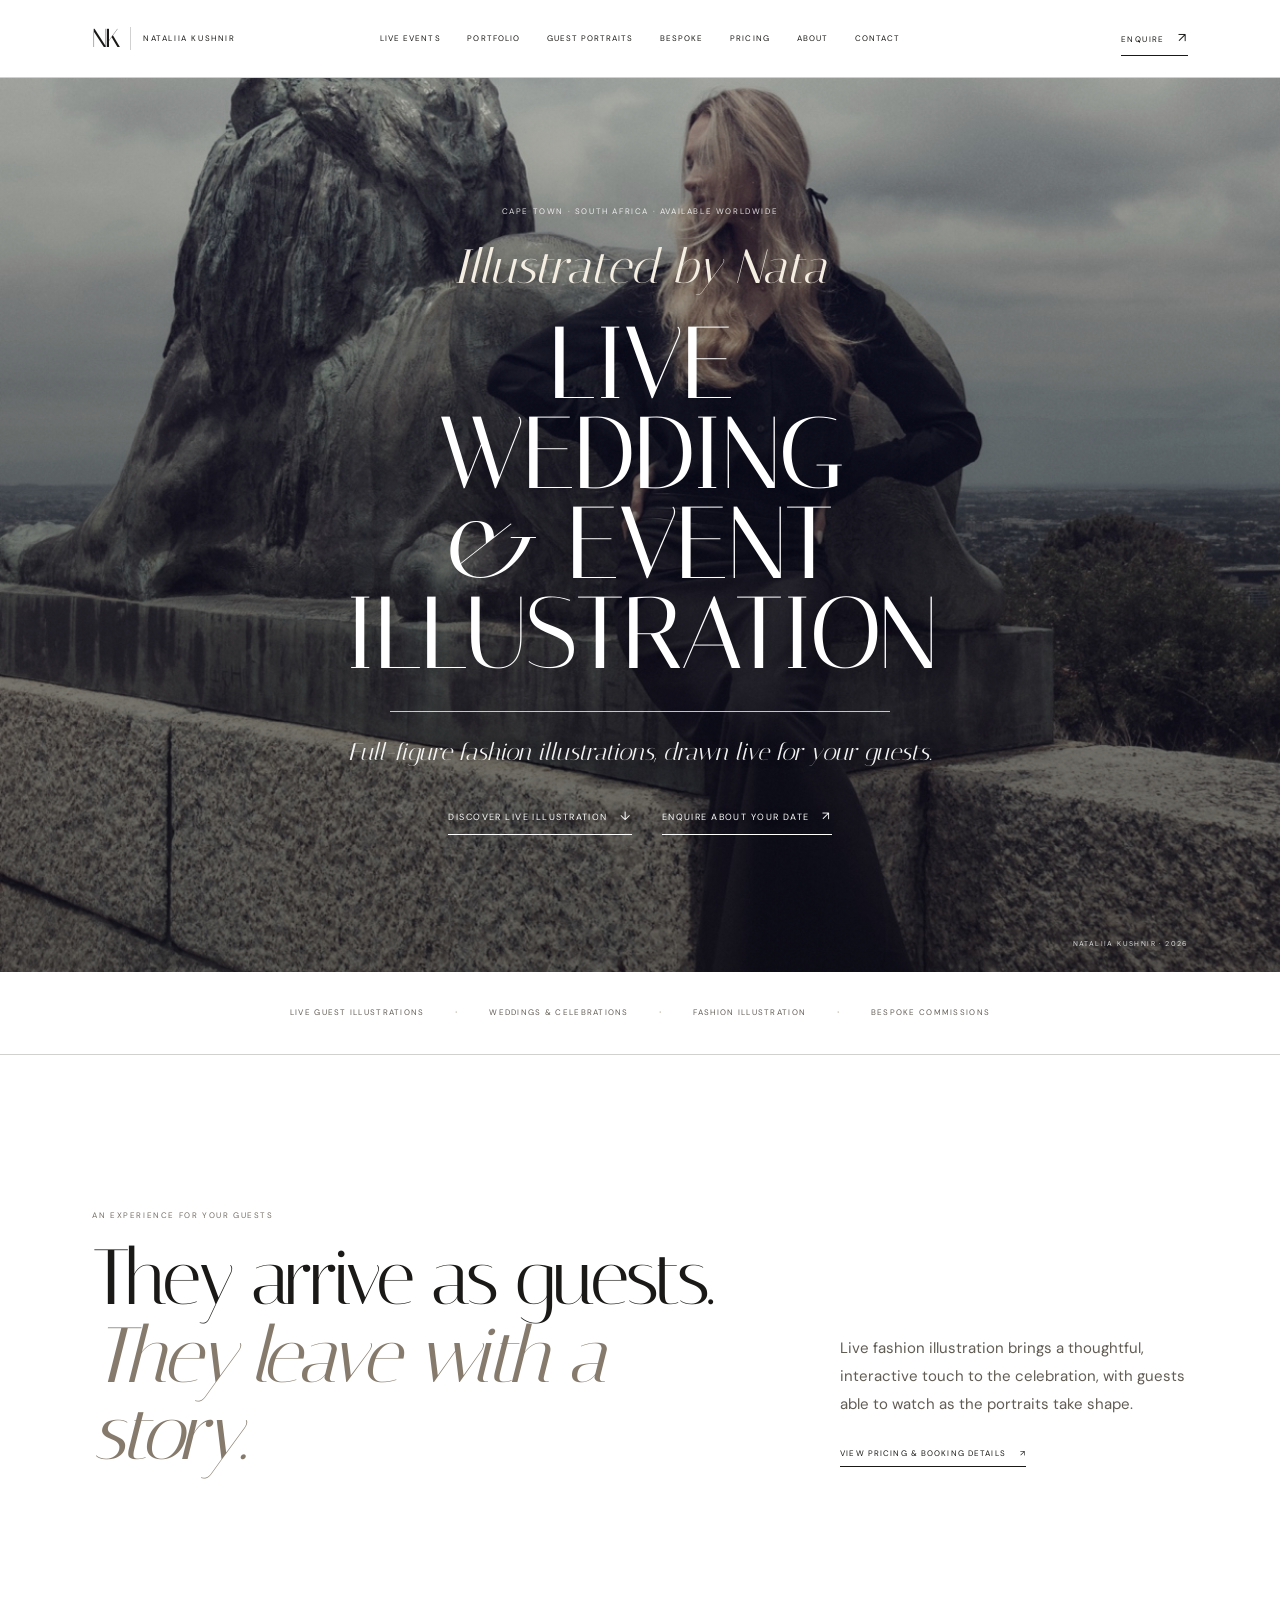
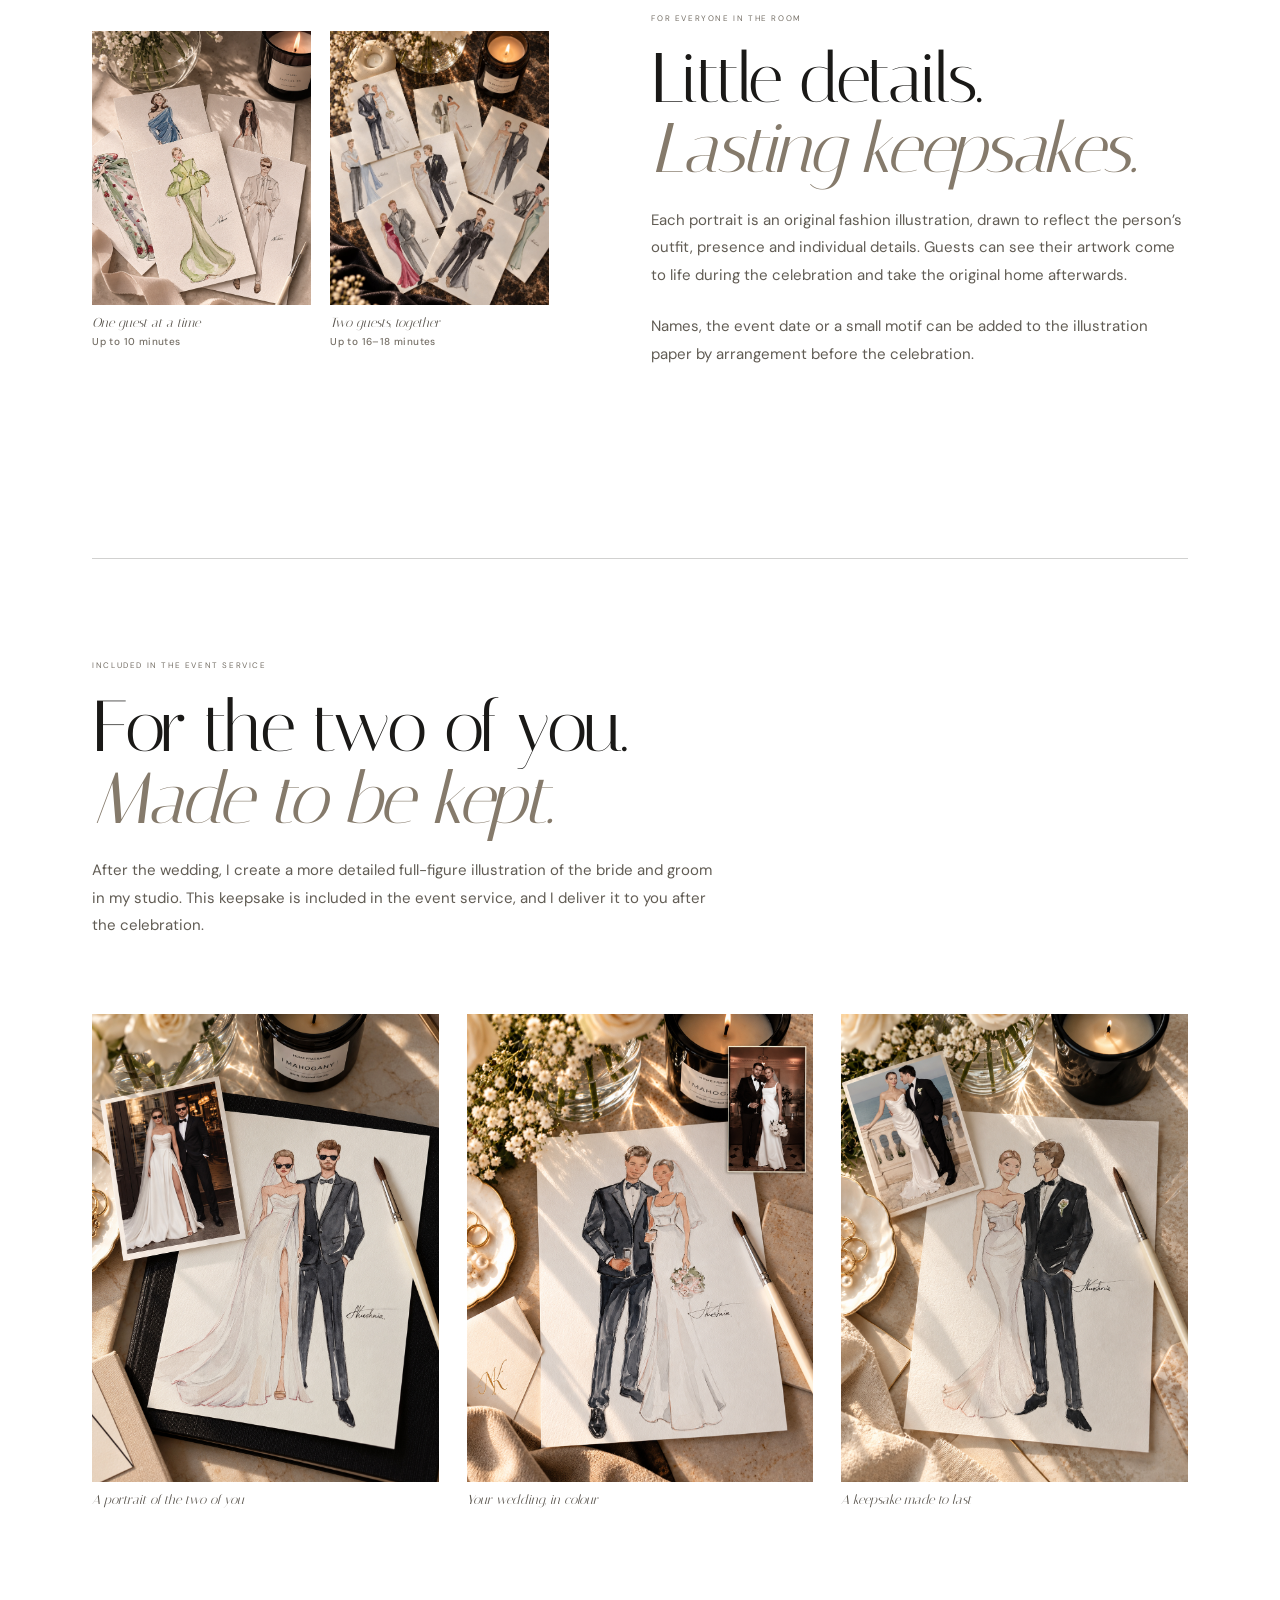
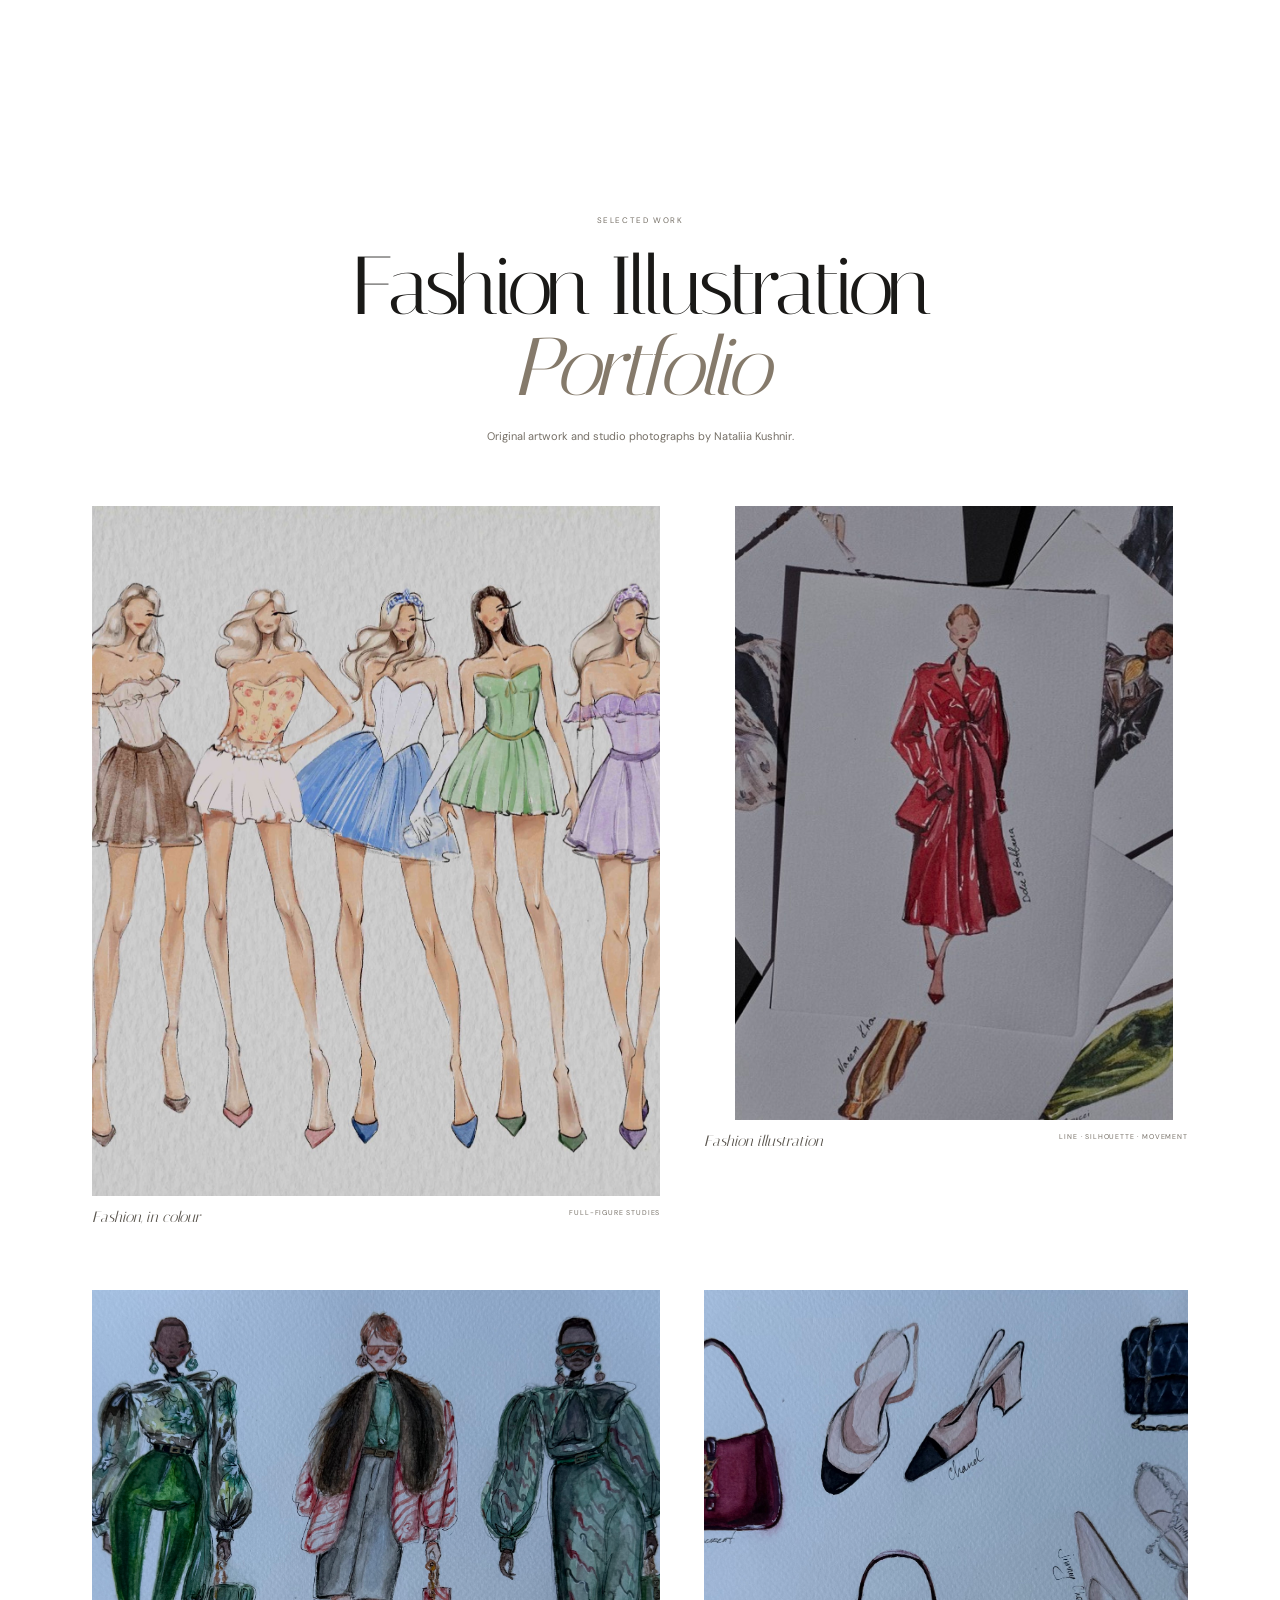
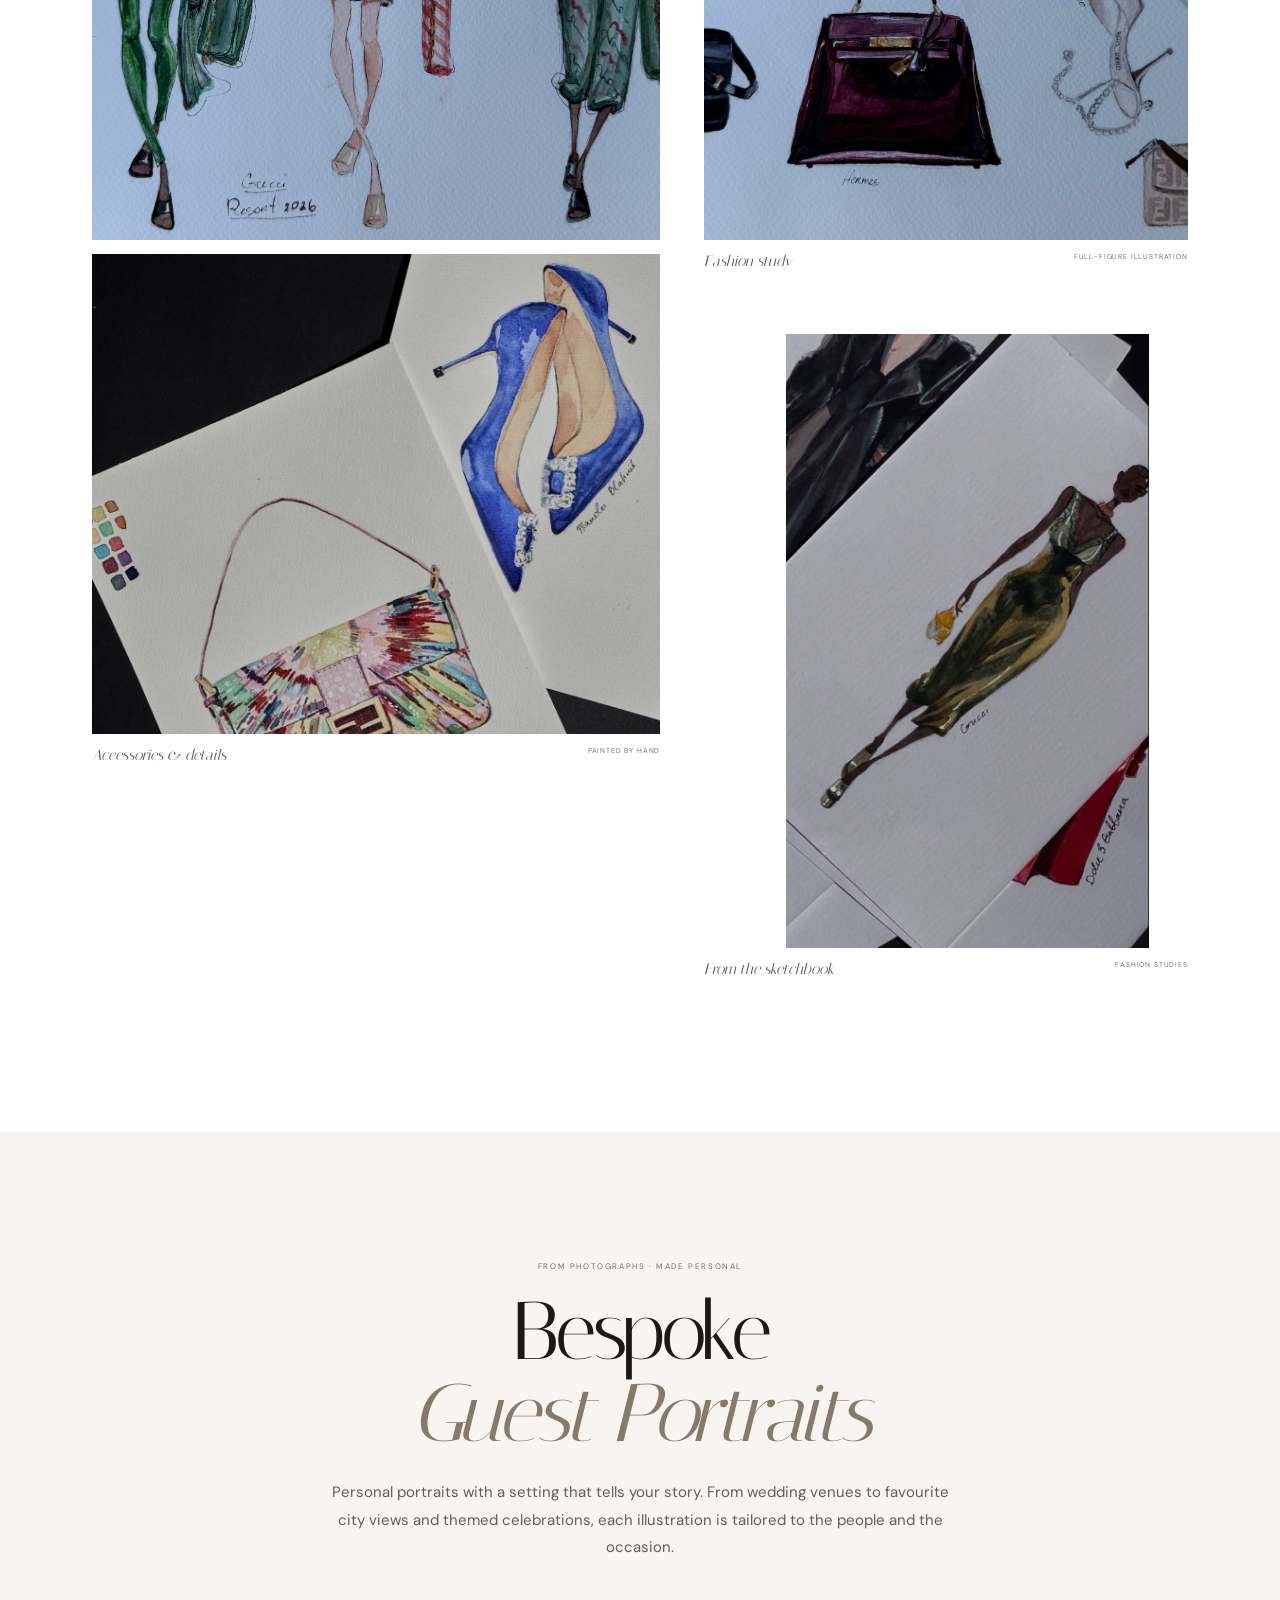
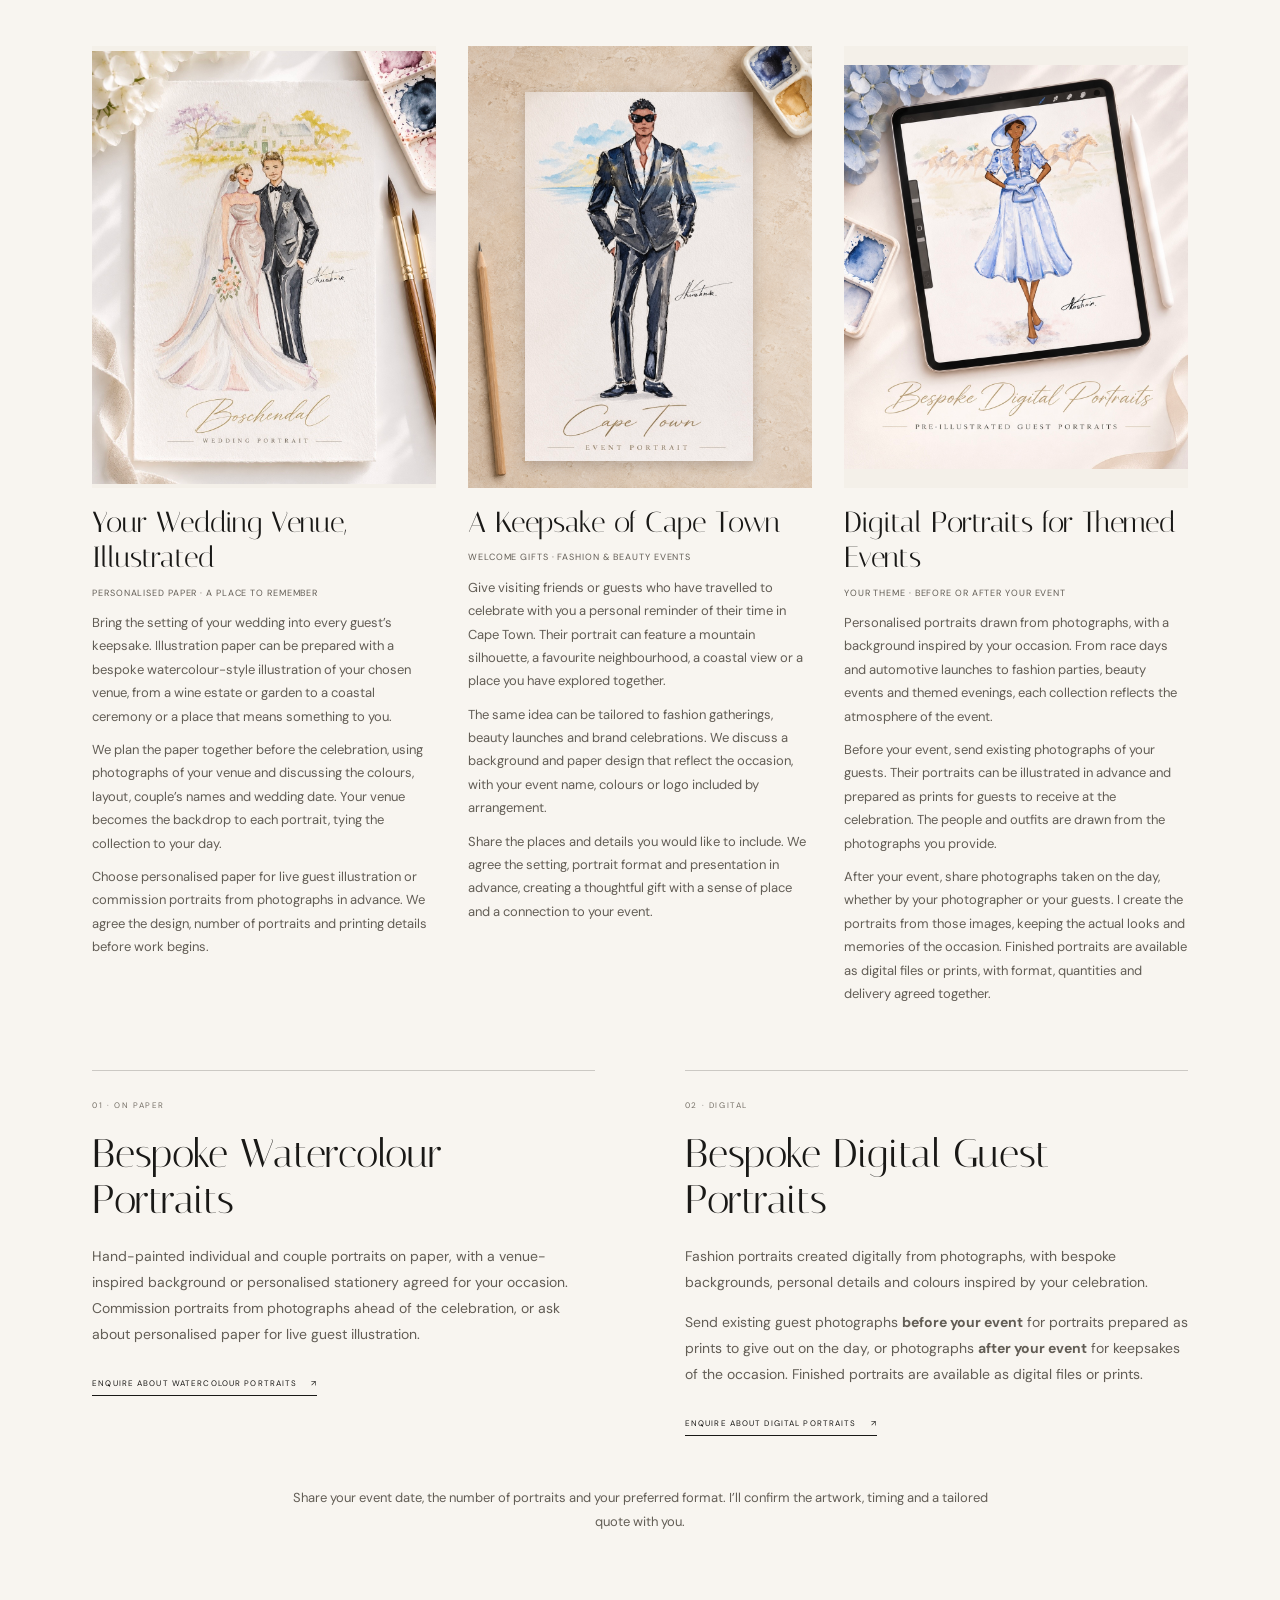
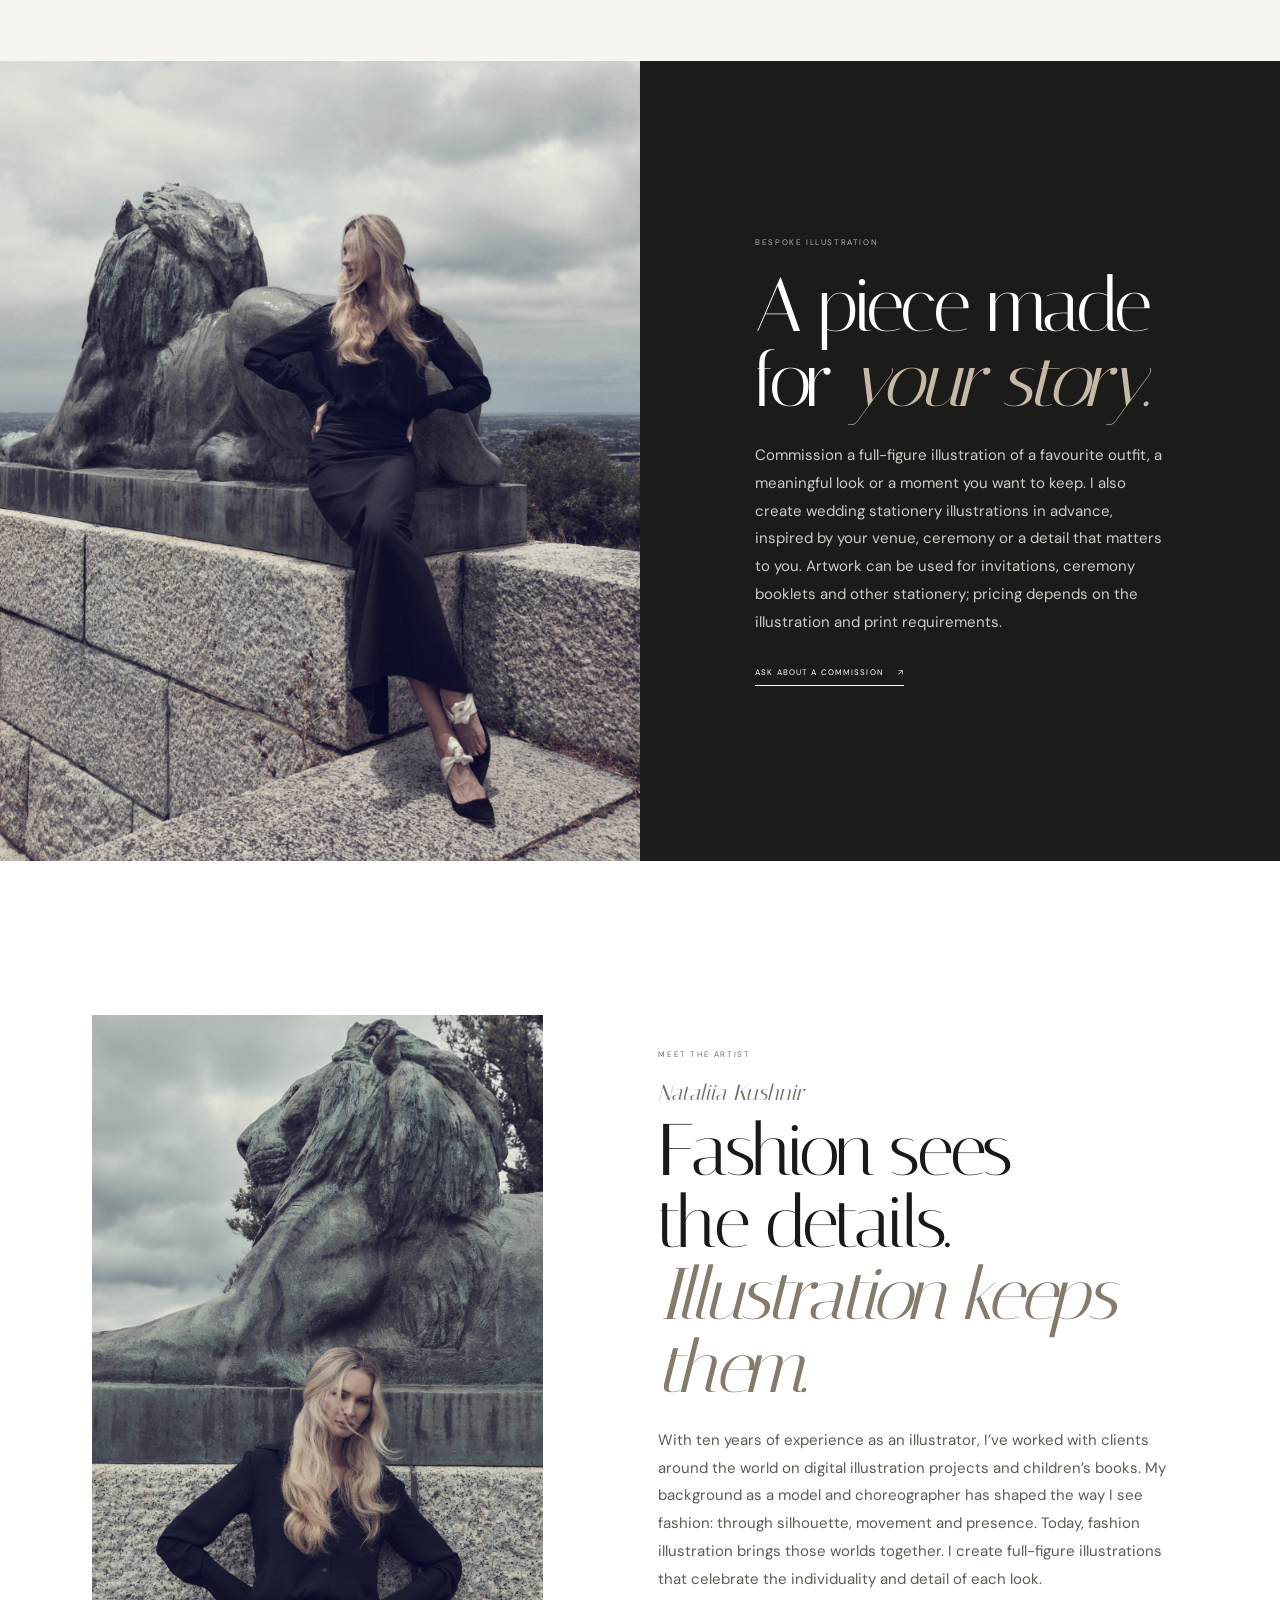
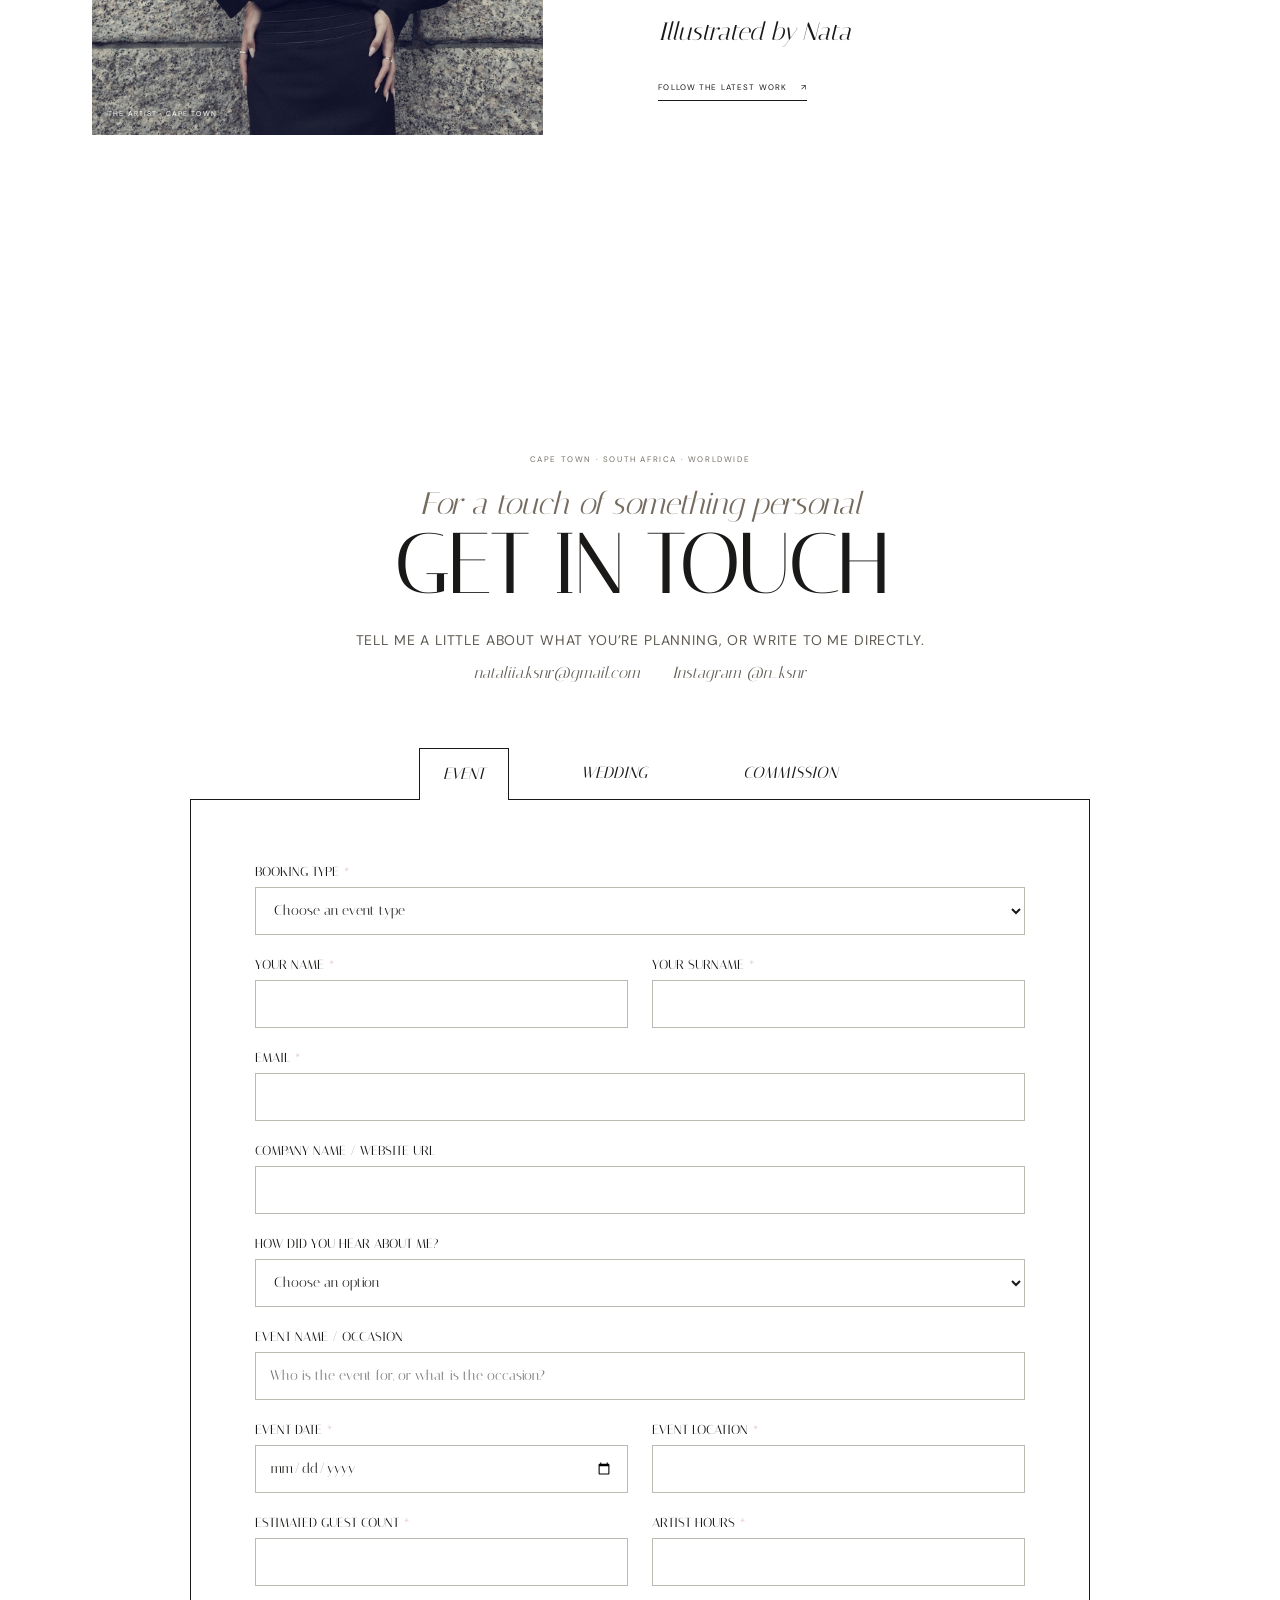
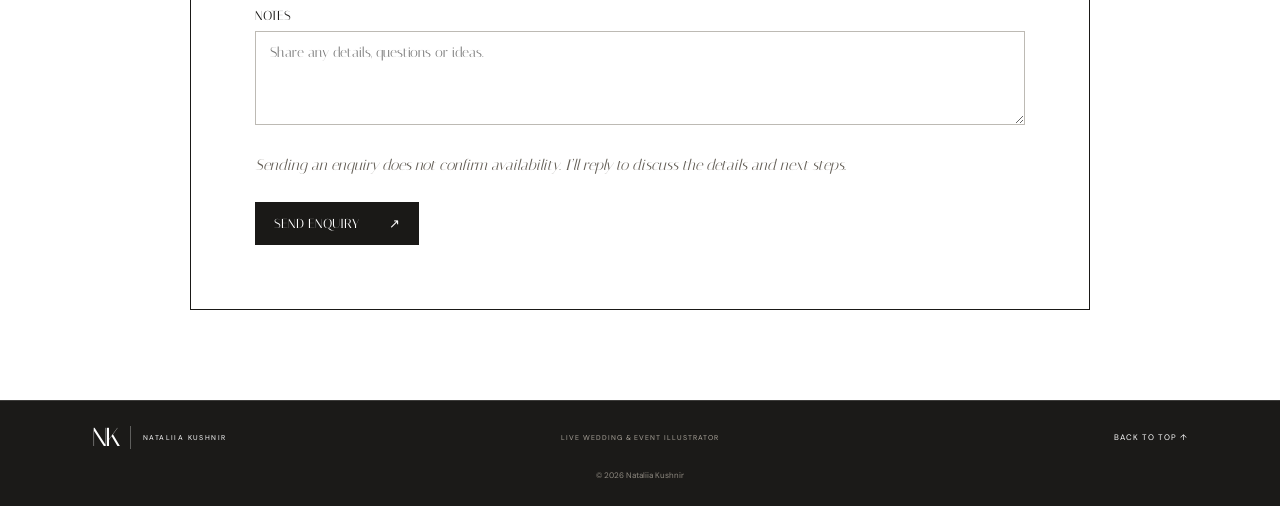
==== commit d7a449eb: "Add Bespoke Guest Portraits section Add the approved venue, Cape Town and themed-event portrait desc" ====
--- a/index.html
+++ b/index.html
@@ -4,12 +4,13 @@
     <meta charset="utf-8" />
     <meta name="viewport" content="width=device-width, initial-scale=1" />
     <meta name="theme-color" content="#ffffff" />
-    <meta name="description" content="Live fashion illustration for weddings, celebrations and brand events. Nataliia Kushnir is based in Cape Town and available worldwide." />
-    <title>Nataliia Kushnir — Live Wedding &amp; Event Illustrator</title>
+    <meta name="description" content="Live wedding and event illustrator in Cape Town, South Africa. Nataliia Kushnir creates hand-drawn guest portraits for weddings, celebrations and brand events." />
+    <title>Live Wedding &amp; Event Illustrator Cape Town | Nataliia Kushnir</title>
+    <link rel="canonical" href="https://nataliiakushnir.com/" />
     <link rel="preconnect" href="https://fonts.googleapis.com" />
     <link rel="preconnect" href="https://fonts.gstatic.com" crossorigin />
     <link href="https://fonts.googleapis.com/css2?family=DM+Sans:wght@400;500;600&family=Italiana&display=swap" rel="stylesheet" />
-    <link rel="stylesheet" href="styles.css?v=20261016-media" />
+    <link rel="stylesheet" href="styles.css?v=20261107-bespoke" />
   </head>
   <body>
     <a class="skip-link" href="#main">Skip to content</a>
@@ -17,7 +18,7 @@
       <button class="menu-toggle" aria-label="Open navigation" aria-expanded="false" aria-controls="main-nav"><span></span><span></span></button>
       <a class="brand" href="#home" aria-label="Nataliia Kushnir home"><span class="brand-monogram">NK</span><span class="brand-name">NATALIIA KUSHNIR</span></a>
       <nav class="main-nav" id="main-nav" aria-label="Main navigation">
-        <a href="#events">Live Events</a><a href="#portfolio">Portfolio</a><a href="#bespoke">Bespoke</a><a href="pricing.html">Pricing</a><a href="#about">About</a><a href="#contact">Contact</a>
+        <a href="#events">Live Events</a><a href="#portfolio">Portfolio</a><a href="#guest-portraits">Guest Portraits</a><a href="#bespoke">Bespoke</a><a href="pricing.html">Pricing</a><a href="#about">About</a><a href="#contact">Contact</a>
       </nav>
       <a class="nav-enquire" href="#contact">Enquire <span>↗</span></a>
     </header>
@@ -32,9 +33,9 @@
           <p class="hero-desc">Full-figure fashion illustrations, drawn live for your guests.</p>
           <div class="hero-actions"><a class="hero-link" href="#events">Discover live illustration <span>↓</span></a><a class="hero-link hero-link-secondary" href="#contact">Enquire about your date <span>↗</span></a></div>
         </div>
-        <div class="hero-media" aria-label="Nataliia drawing a fashion illustration">
+        <div class="hero-media" aria-label="A portrait of Nataliia alternating with her drawing film">
           <img class="hero-image" src="site-artist-editorial.jpeg" alt="Nataliia Kushnir in an editorial black fashion look in Cape Town" />
-          <video class="hero-video graded-video" autoplay muted loop playsinline preload="auto" poster="site-artist-drawing.jpeg" aria-label="Nataliia drawing a fashion illustration"><source src="live-sketch-web.mp4" type="video/mp4" /></video>
+          <video class="hero-video graded-video" muted playsinline preload="auto" poster="site-artist-drawing.jpeg" aria-label="Nataliia drawing a fashion illustration"><source src="live-sketch-web.mp4" type="video/mp4" /></video>
         </div>
         <button class="hero-film-toggle" type="button" hidden>Play film</button>
         <span class="hero-index">NATALIIA KUSHNIR · 2026</span>
@@ -63,6 +64,66 @@
           <figure class="portfolio-card portfolio-card-accessories"><img src="site-fashion-accessories-new.jpg" alt="Watercolour illustrations of a handbag and blue high-heeled shoes" /><figcaption><span>Accessories &amp; details</span><span>Painted by hand</span></figcaption></figure>
           <figure class="portfolio-card portfolio-card-sketchbook portfolio-card-sketchbook-cropped"><img src="site-fashion-sketchbook-crop.jpg" alt="Full-figure fashion sketches arranged on a sketchbook page" /><figcaption><span>From the sketchbook</span><span>Fashion studies</span></figcaption></figure>
         </div>
+      </section>
+
+      <section class="guest-portraits-section" id="guest-portraits" aria-labelledby="guest-portraits-title">
+        <div class="section-heading">
+          <p class="eyebrow">From photographs · Made personal</p>
+          <h2 id="guest-portraits-title">Bespoke<br /><em>Guest Portraits</em></h2>
+          <p class="guest-portraits-intro">Personal portraits with a setting that tells your story. From wedding venues to favourite city views and themed celebrations, each illustration is tailored to the people and the occasion.</p>
+        </div>
+        <div class="guest-portraits-gallery" aria-label="Bespoke portrait examples">
+          <figure>
+            <img src="bespoke-boschendal-wedding.jpg" width="1086" height="1367" loading="lazy" alt="Watercolour wedding couple portrait on paper featuring an illustrated wedding venue" />
+            <figcaption>
+              <h3>Your Wedding Venue, Illustrated</h3>
+              <small>Personalised paper · A place to remember</small>
+              <p>Bring the setting of your wedding into every guest’s keepsake. Illustration paper can be prepared with a bespoke watercolour-style illustration of your chosen venue, from a wine estate or garden to a coastal ceremony or a place that means something to you.</p>
+              <p>We plan the paper together before the celebration, using photographs of your venue and discussing the colours, layout, couple’s names and wedding date. Your venue becomes the backdrop to each portrait, tying the collection to your day.</p>
+              <p>Choose personalised paper for live guest illustration or commission portraits from photographs in advance. We agree the design, number of portraits and printing details before work begins.</p>
+            </figcaption>
+          </figure>
+          <figure>
+            <div class="guest-portrait-scene" role="img" aria-label="Original Cape Town male guest illustration displayed with a watercolour palette and pencil">
+              <img class="guest-portrait-backdrop" src="cape-town-palette-pencil-backdrop.png" width="1106" height="1422" loading="lazy" alt="" />
+              <span class="guest-portrait-paper-shadow" aria-hidden="true"></span>
+              <img class="guest-portrait-original" src="bespoke-cape-town-guest.jpg" width="1086" height="1396" loading="lazy" alt="" />
+            </div>
+            <figcaption>
+              <h3>A Keepsake of Cape Town</h3>
+              <small>Welcome gifts · Fashion &amp; beauty events</small>
+              <p>Give visiting friends or guests who have travelled to celebrate with you a personal reminder of their time in Cape Town. Their portrait can feature a mountain silhouette, a favourite neighbourhood, a coastal view or a place you have explored together.</p>
+              <p>The same idea can be tailored to fashion gatherings, beauty launches and brand celebrations. We discuss a background and paper design that reflect the occasion, with your event name, colours or logo included by arrangement.</p>
+              <p>Share the places and details you would like to include. We agree the setting, portrait format and presentation in advance, creating a thoughtful gift with a sense of place and a connection to your event.</p>
+            </figcaption>
+          </figure>
+          <figure>
+            <img src="bespoke-digital-racing.jpg" width="1086" height="1276" loading="lazy" alt="Digital fashion portrait on a tablet featuring a blue race-day outfit and a bespoke horse-racing background" />
+            <figcaption>
+              <h3>Digital Portraits for Themed Events</h3>
+              <small>Your theme · Before or after your event</small>
+              <p>Personalised portraits drawn from photographs, with a background inspired by your occasion. From race days and automotive launches to fashion parties, beauty events and themed evenings, each collection reflects the atmosphere of the event.</p>
+              <p>Before your event, send existing photographs of your guests. Their portraits can be illustrated in advance and prepared as prints for guests to receive at the celebration. The people and outfits are drawn from the photographs you provide.</p>
+              <p>After your event, share photographs taken on the day, whether by your photographer or your guests. I create the portraits from those images, keeping the actual looks and memories of the occasion. Finished portraits are available as digital files or prints, with format, quantities and delivery agreed together.</p>
+            </figcaption>
+          </figure>
+        </div>
+        <div class="guest-portrait-services">
+          <article>
+            <p class="eyebrow">01 · On paper</p>
+            <h3>Bespoke Watercolour Portraits</h3>
+            <p>Hand-painted individual and couple portraits on paper, with a venue-inspired background or personalised stationery agreed for your occasion. Commission portraits from photographs ahead of the celebration, or ask about personalised paper for live guest illustration.</p>
+            <a class="quiet-link" href="mailto:nataliia.ksnr@gmail.com?subject=Bespoke%20Watercolour%20Portraits">Enquire about watercolour portraits <span aria-hidden="true">↗</span></a>
+          </article>
+          <article>
+            <p class="eyebrow">02 · Digital</p>
+            <h3>Bespoke Digital Guest Portraits</h3>
+            <p>Fashion portraits created digitally from photographs, with bespoke backgrounds, personal details and colours inspired by your celebration.</p>
+            <p>Send existing guest photographs <strong>before your event</strong> for portraits prepared as prints to give out on the day, or photographs <strong>after your event</strong> for keepsakes of the occasion. Finished portraits are available as digital files or prints.</p>
+            <a class="quiet-link" href="mailto:nataliia.ksnr@gmail.com?subject=Bespoke%20Digital%20Portraits">Enquire about digital portraits <span aria-hidden="true">↗</span></a>
+          </article>
+        </div>
+        <p class="guest-portraits-note">Share your event date, the number of portraits and your preferred format. I’ll confirm the artwork, timing and a tailored quote with you.</p>
       </section>
 
       <section class="bespoke-section" id="bespoke">
@@ -96,7 +157,6 @@
       </section>
     </main>
     <footer class="site-footer"><a class="brand" href="#home"><span class="brand-monogram">NK</span><span class="brand-name">NATALIIA KUSHNIR</span></a><p>LIVE WEDDING &amp; EVENT ILLUSTRATOR</p><a href="#home">Back to top ↑</a><small>© <span id="year"></span> Nataliia Kushnir</small></footer>
-    <script src="script.js?v=20261016-media"></script>
+    <script src="script.js?v=20261016-cycle"></script>
   </body>
 </html>
-
--- a/styles.css
+++ b/styles.css
@@ -1,3 +1,32 @@
+.guest-portraits-section { padding: clamp(80px, 10vw, 140px) var(--gutter); background: #f8f5f0; }
+.guest-portraits-intro { max-width: 640px; margin: 25px auto 0; color: #625d55; font-size: 15px; line-height: 1.85; }
+.guest-portraits-gallery { display: grid; grid-template-columns: repeat(3, minmax(0, 1fr)); gap: clamp(18px, 2.5vw, 38px); }
+.guest-portraits-gallery figure { min-width: 0; margin: 0; }
+.guest-portraits-gallery img { width: 100%; height: auto; aspect-ratio: 1086 / 1396; object-fit: contain; background: #f4f0e9; }
+.guest-portrait-scene { position: relative; width: 100%; aspect-ratio: 1086 / 1396; overflow: hidden; background: #e9dfd0; }
+.guest-portrait-scene .guest-portrait-backdrop,
+.guest-portrait-scene .guest-portrait-original { position: absolute; inset: 0; width: 100%; height: 100%; }
+.guest-portrait-scene .guest-portrait-backdrop { object-fit: cover; }
+/* Show the supplied artwork directly; only its surrounding props are clipped. */
+.guest-portrait-scene .guest-portrait-original { clip-path: inset(10.3868% 17.1271% 6.1605% 16.5746%); }
+.guest-portrait-paper-shadow { position: absolute; top: 10.3868%; right: 17.1271%; bottom: 6.1605%; left: 16.5746%; background: #fff; box-shadow: 0 4px 12px #342b2738; }
+.guest-portraits-gallery figcaption { padding: 17px 0 0; display: flex; flex-direction: column; gap: 5px; }
+.guest-portraits-gallery figcaption h3 { margin: 0 0 5px; font: 400 clamp(24px, 2.3vw, 31px)/1.2 var(--serif); }
+.guest-portraits-gallery figcaption p { margin: 5px 0 0; color: #625d55; font-size: 13px; line-height: 1.8; }
+.guest-portraits-gallery figcaption small { color: #625d55; font-size: 9px; letter-spacing: .1em; text-transform: uppercase; }
+.guest-portrait-services { display: grid; grid-template-columns: repeat(2, minmax(0, 1fr)); gap: clamp(30px, 7vw, 100px); margin-top: 65px; }
+.guest-portrait-services article { min-width: 0; padding-top: 28px; border-top: 1px solid var(--line); }
+.guest-portrait-services h3 { margin: 0 0 22px; font: 400 clamp(30px, 3.1vw, 42px)/1.15 var(--serif); }
+.guest-portrait-services article>p:not(.eyebrow) { color: #625d55; font-size: 14px; line-height: 1.85; }
+.guest-portrait-services .quiet-link { margin-top: 15px; }
+.guest-portraits-note { max-width: 700px; margin: 50px auto 0; color: #625d55; text-align: center; font-size: 13px; line-height: 1.8; }
+@media(max-width:760px) {
+  .guest-portraits-gallery, .guest-portrait-services { grid-template-columns: 1fr; }
+  .guest-portraits-gallery { gap: 35px; }
+  .guest-portraits-gallery figure { width: 100%; max-width: 480px; margin: 0 auto; }
+  .guest-portrait-services { margin-top: 45px; gap: 35px; }
+  .guest-portraits-note { margin-top: 35px; }
+}
 :root {
   --paper: #ffffff;
   --paper-light: #ffffff;
@@ -339,4 +368,3 @@
   .hero-media.is-playing .hero-video { display: block; }
   .hero-media.is-playing .hero-image { opacity: 0; }
 }
-
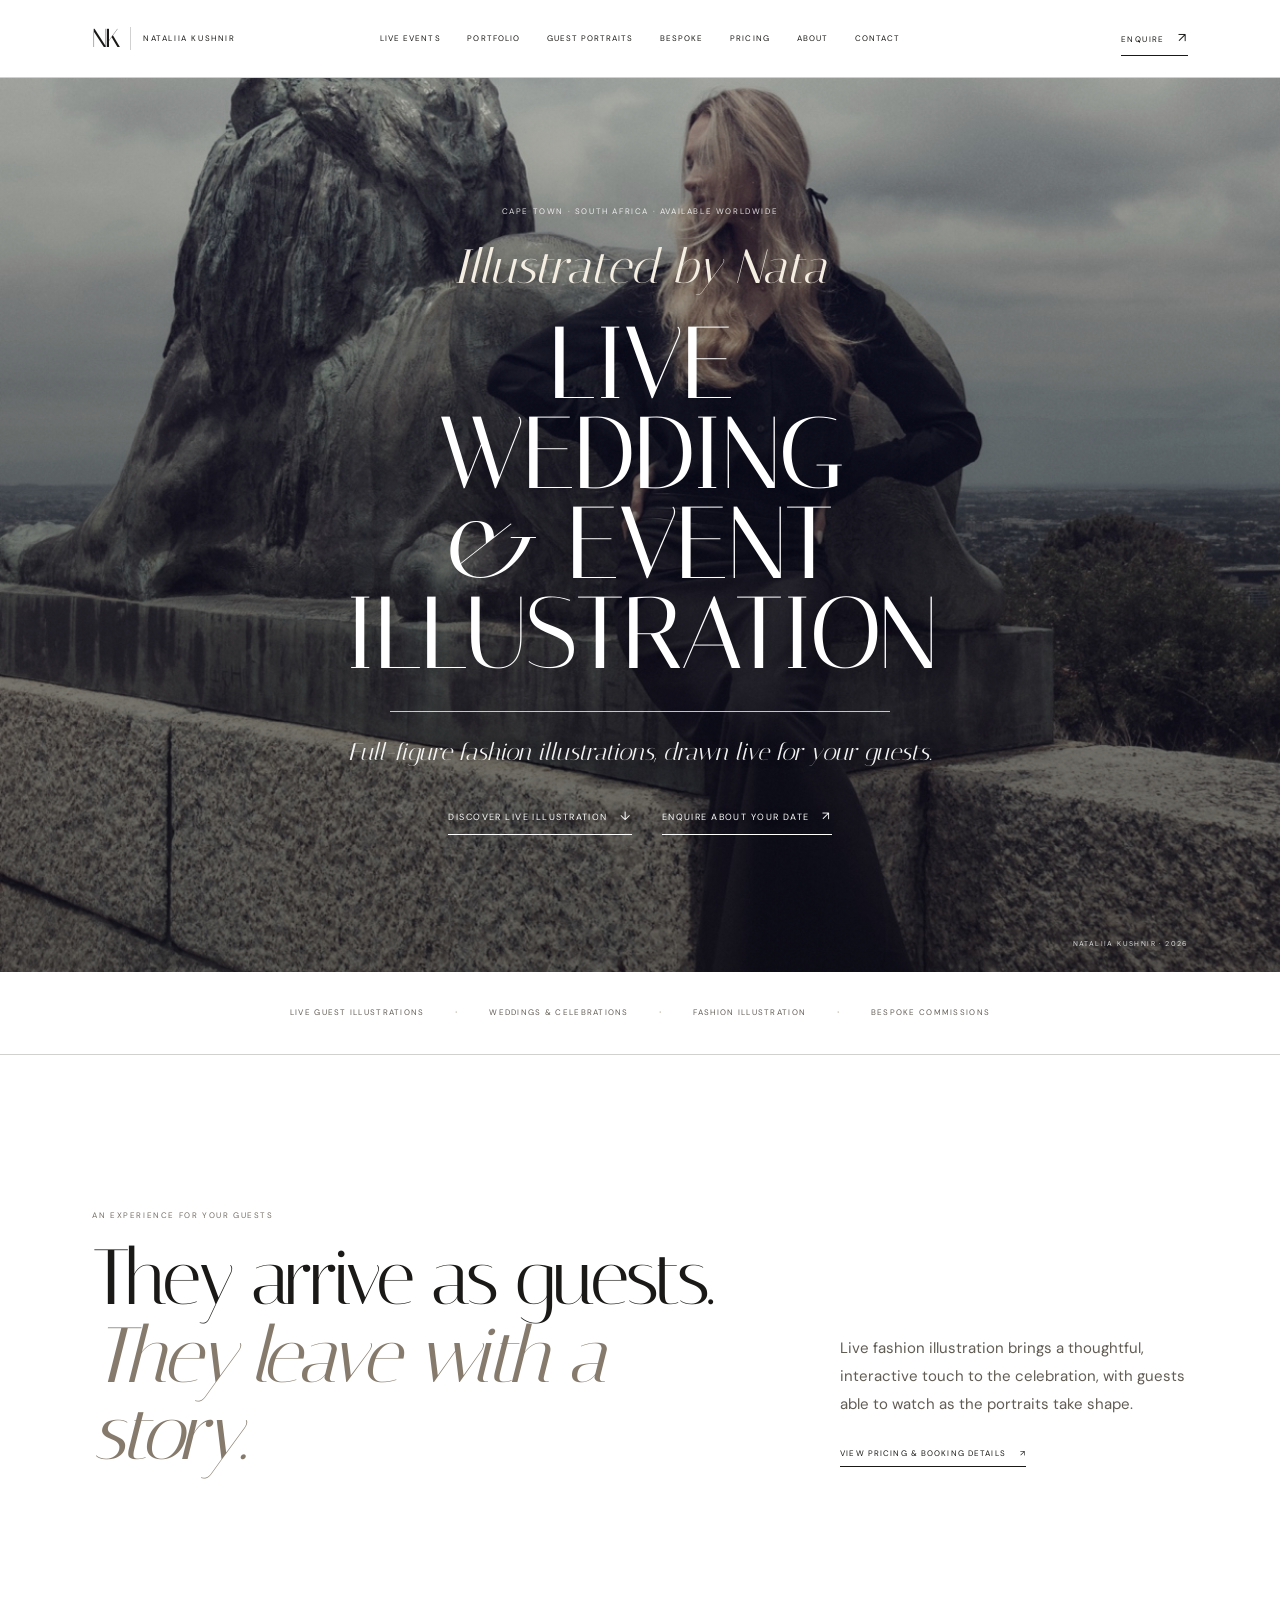
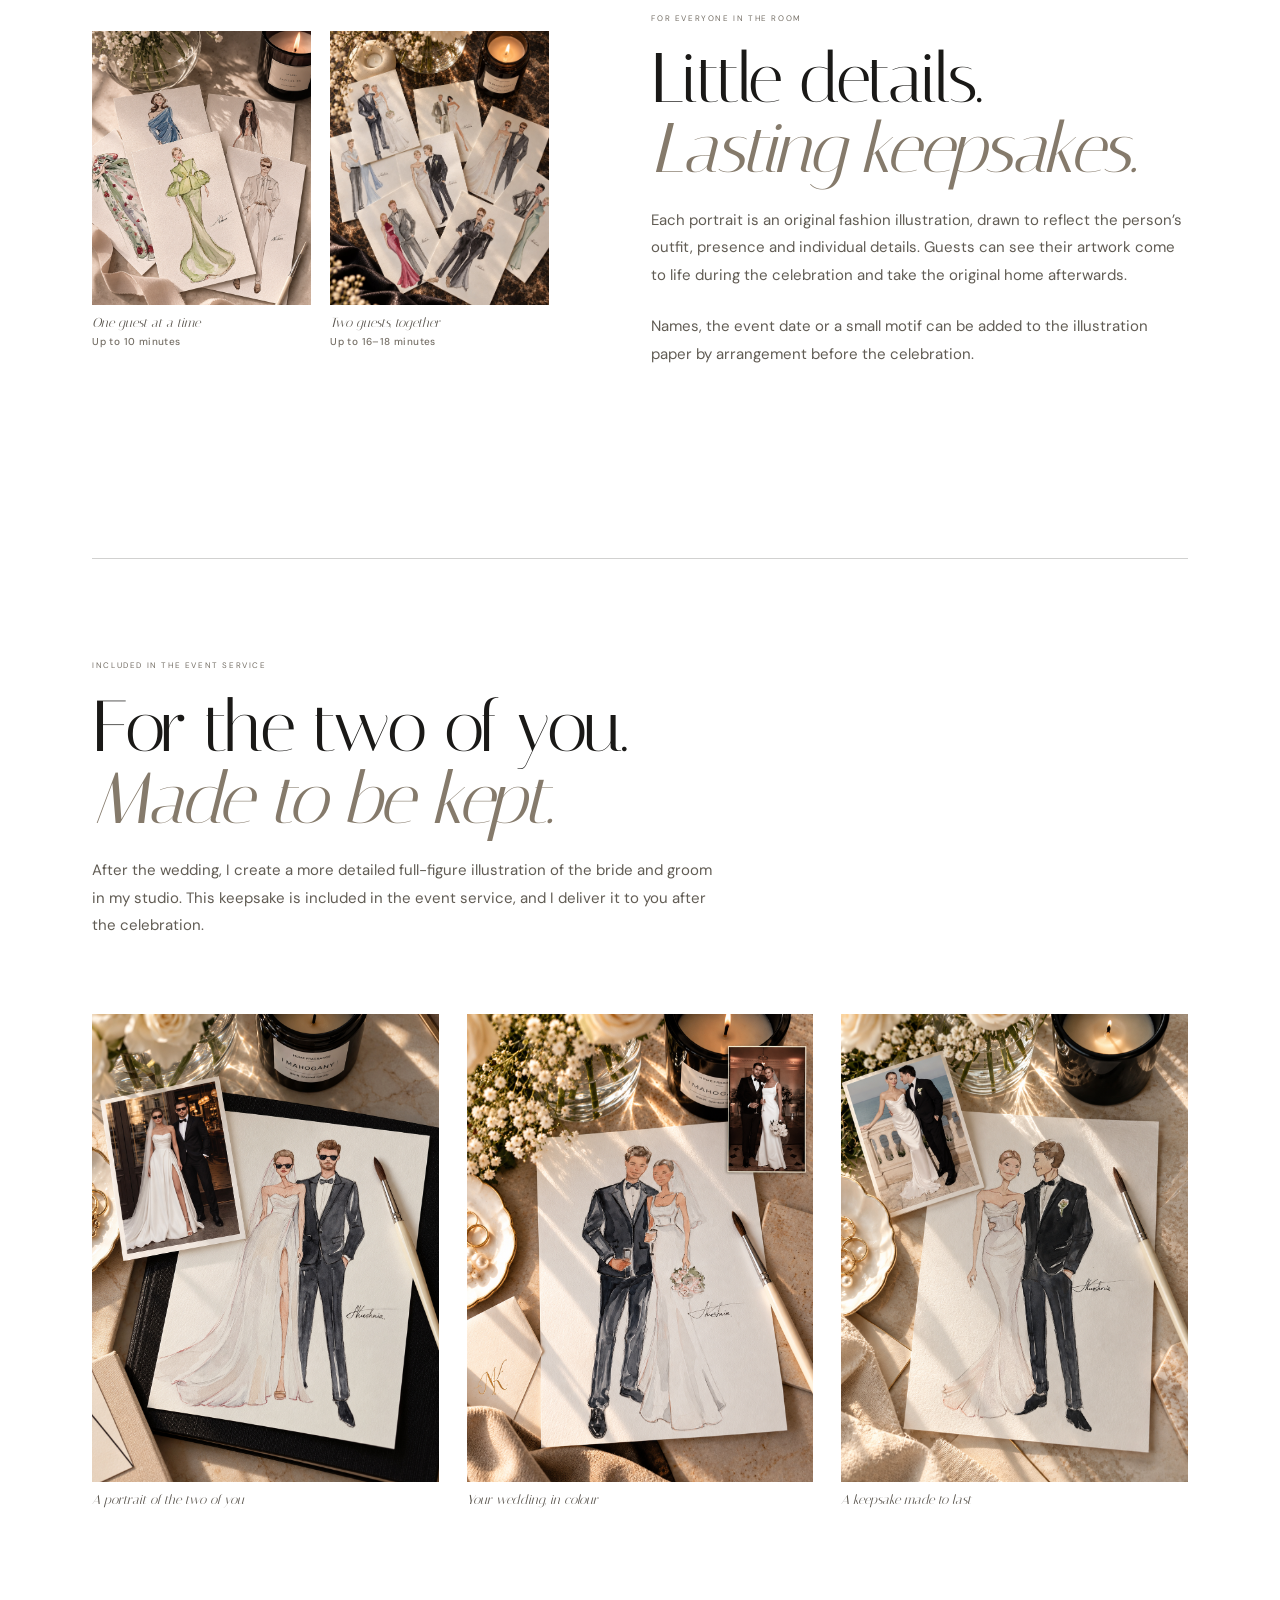
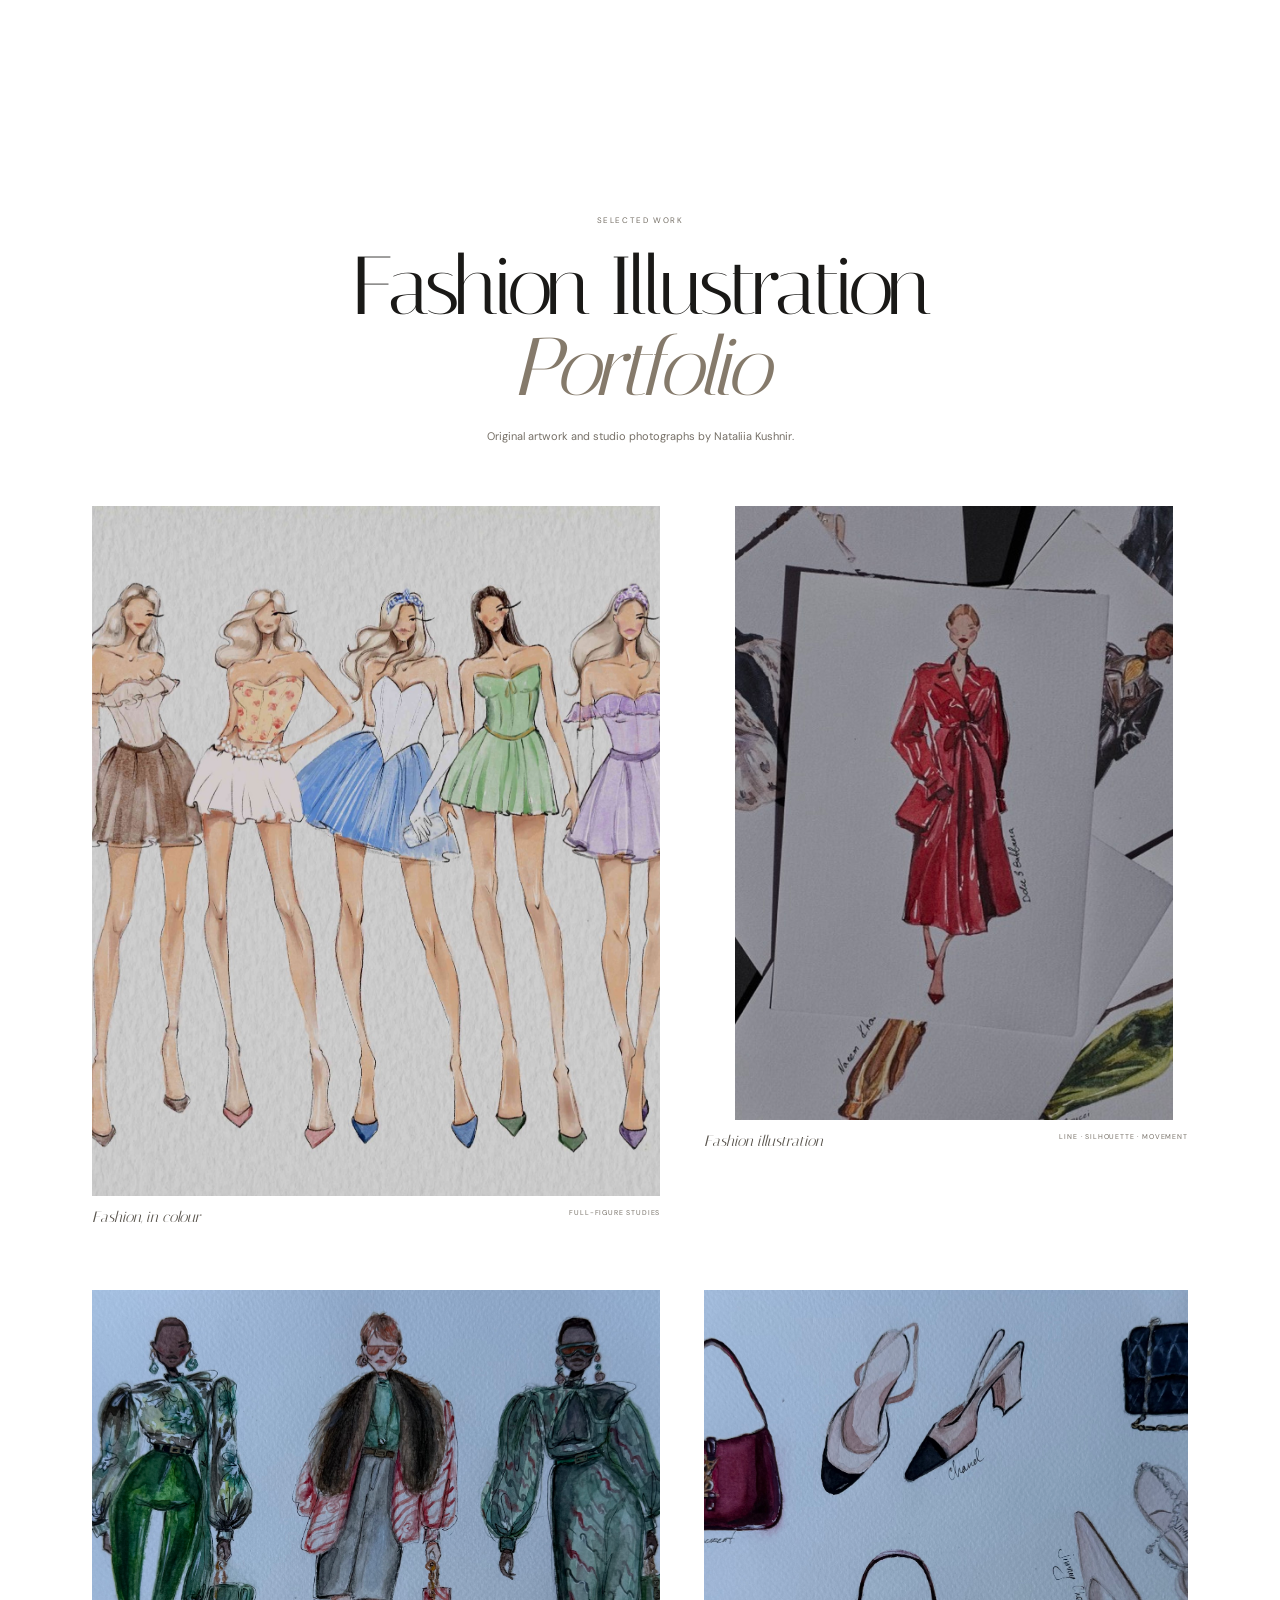
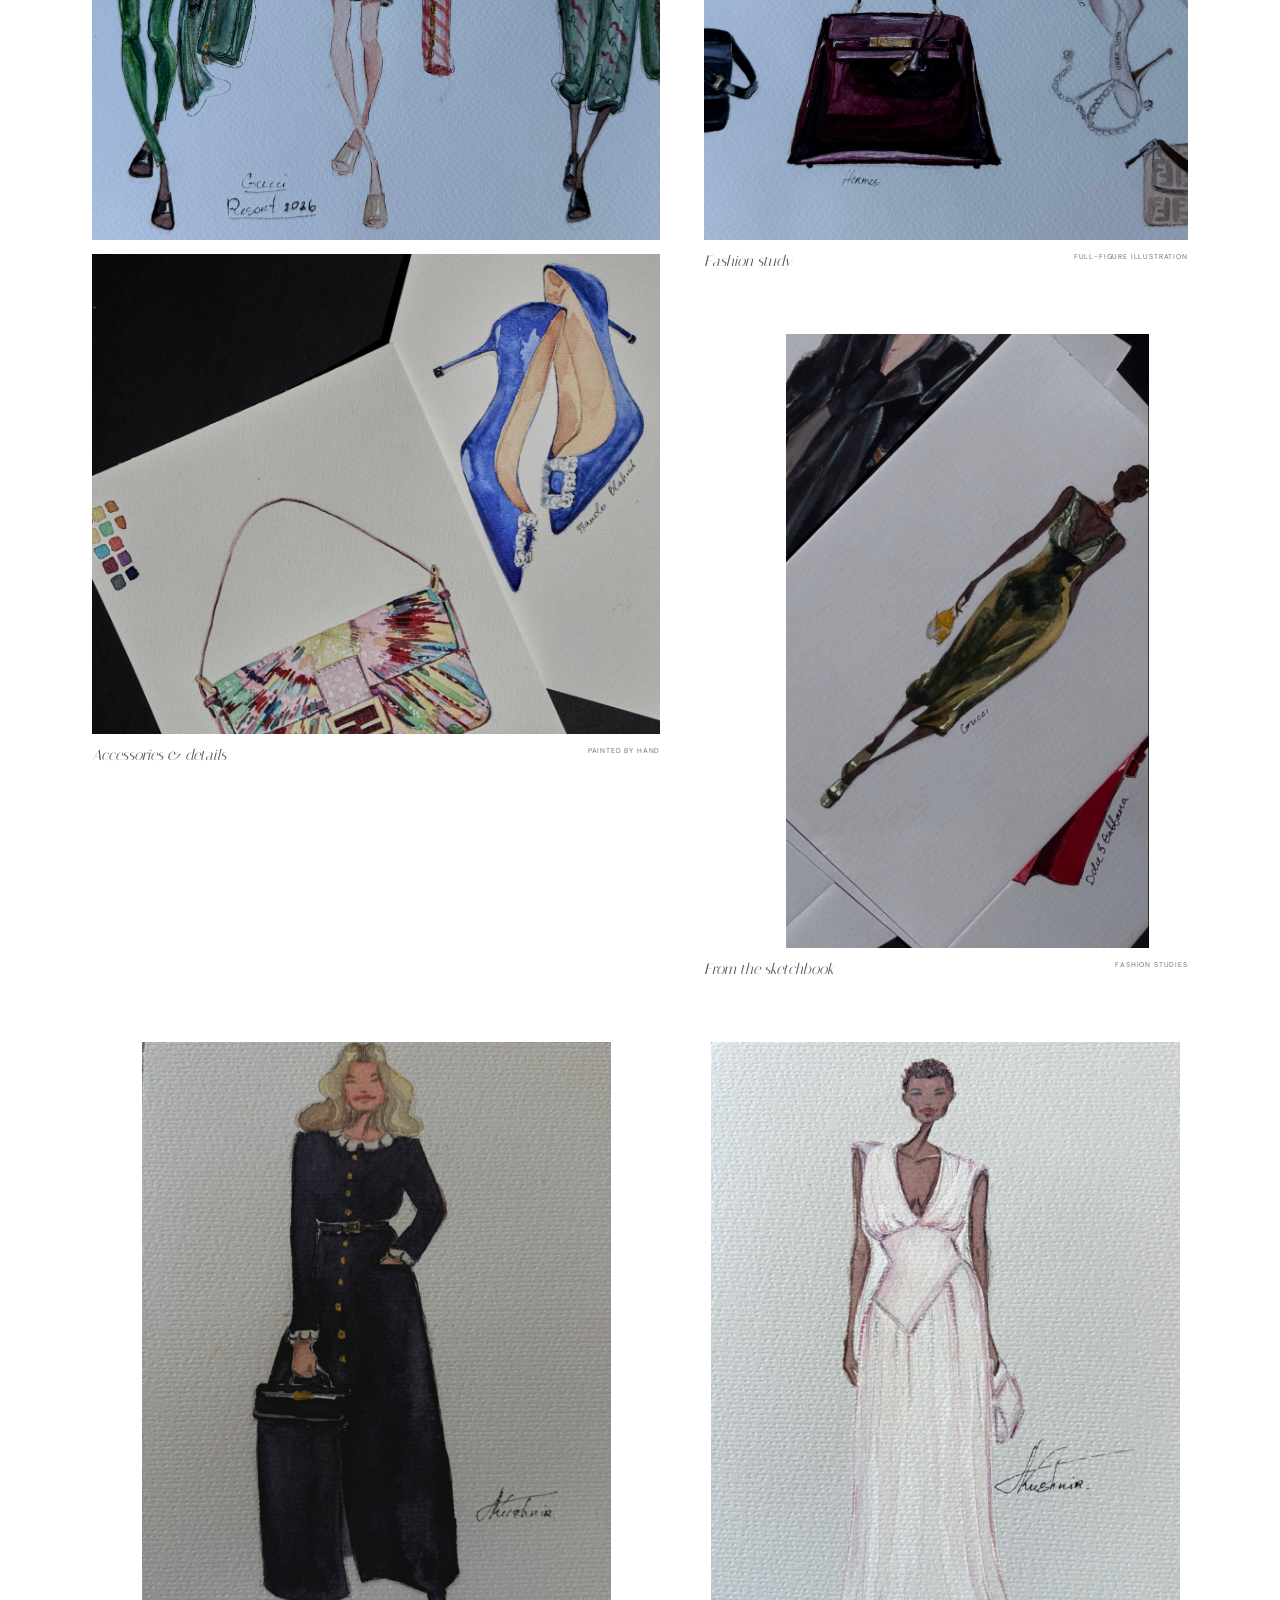
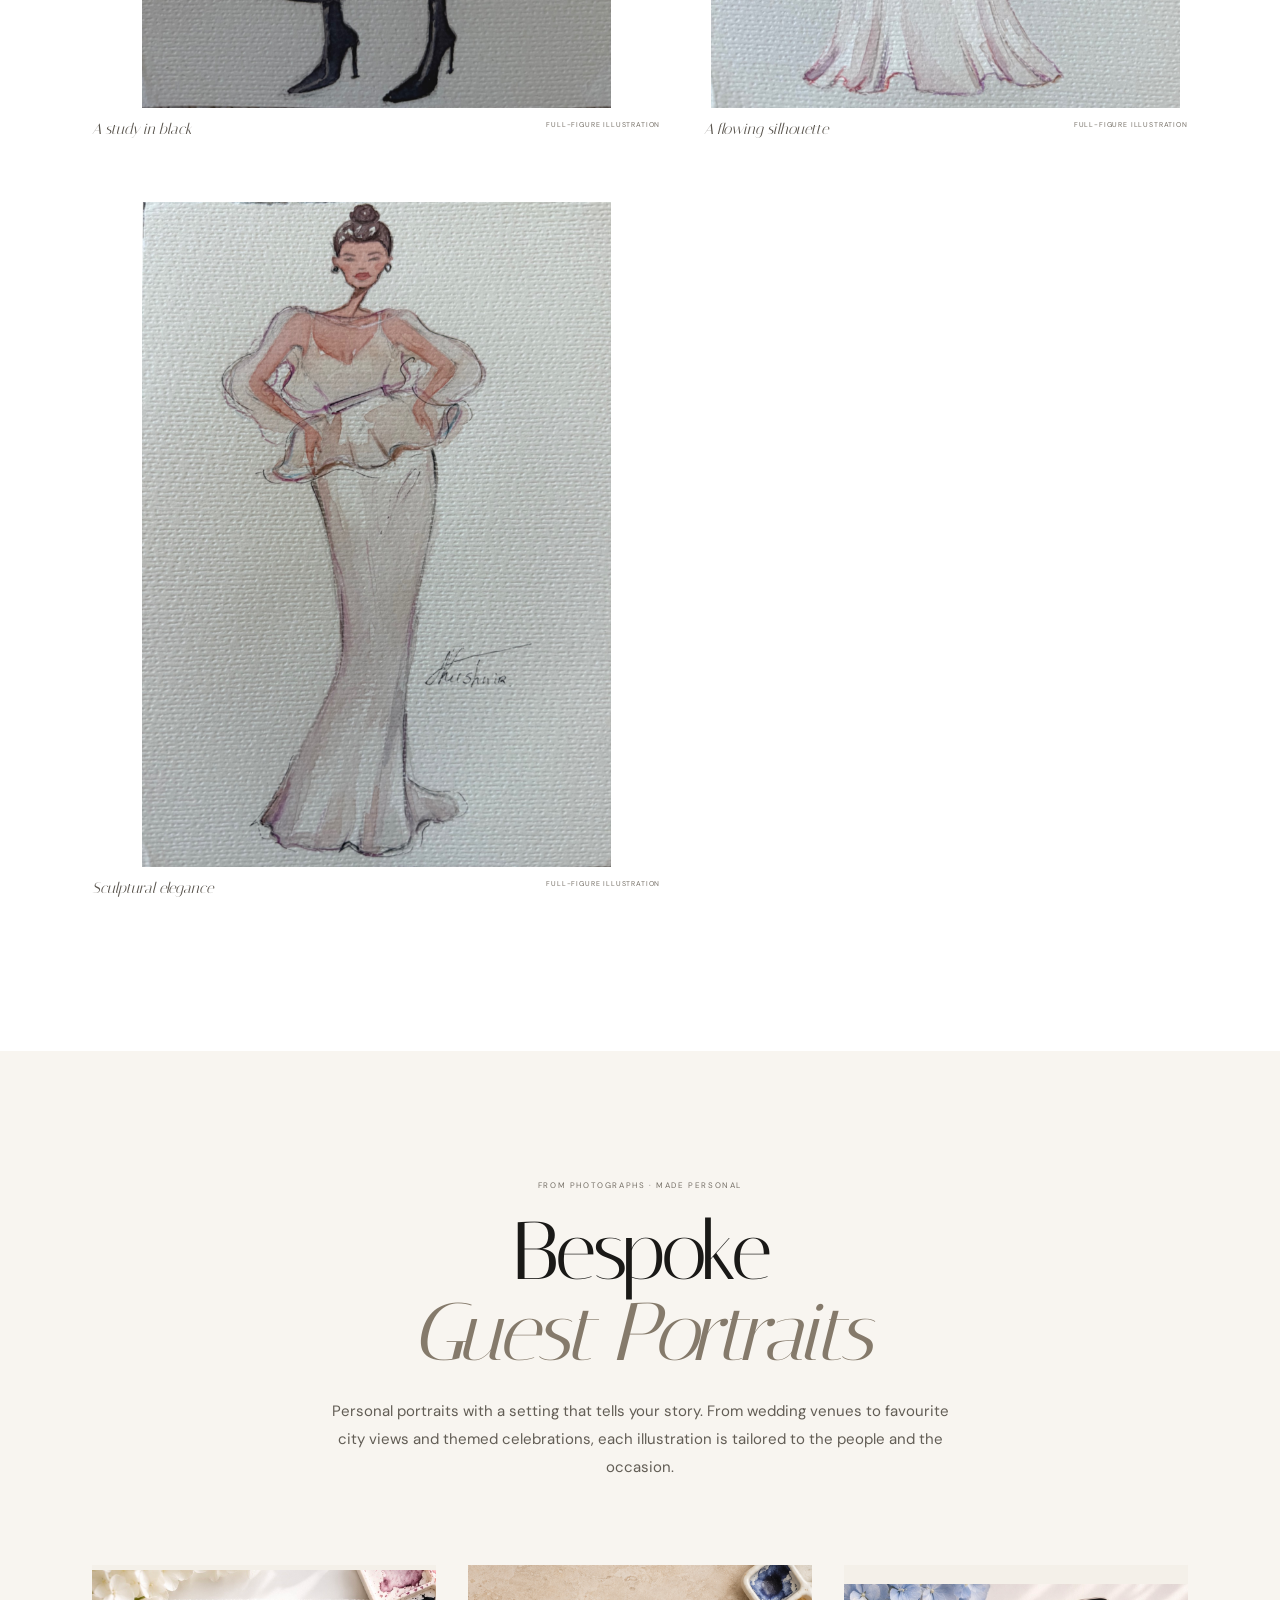
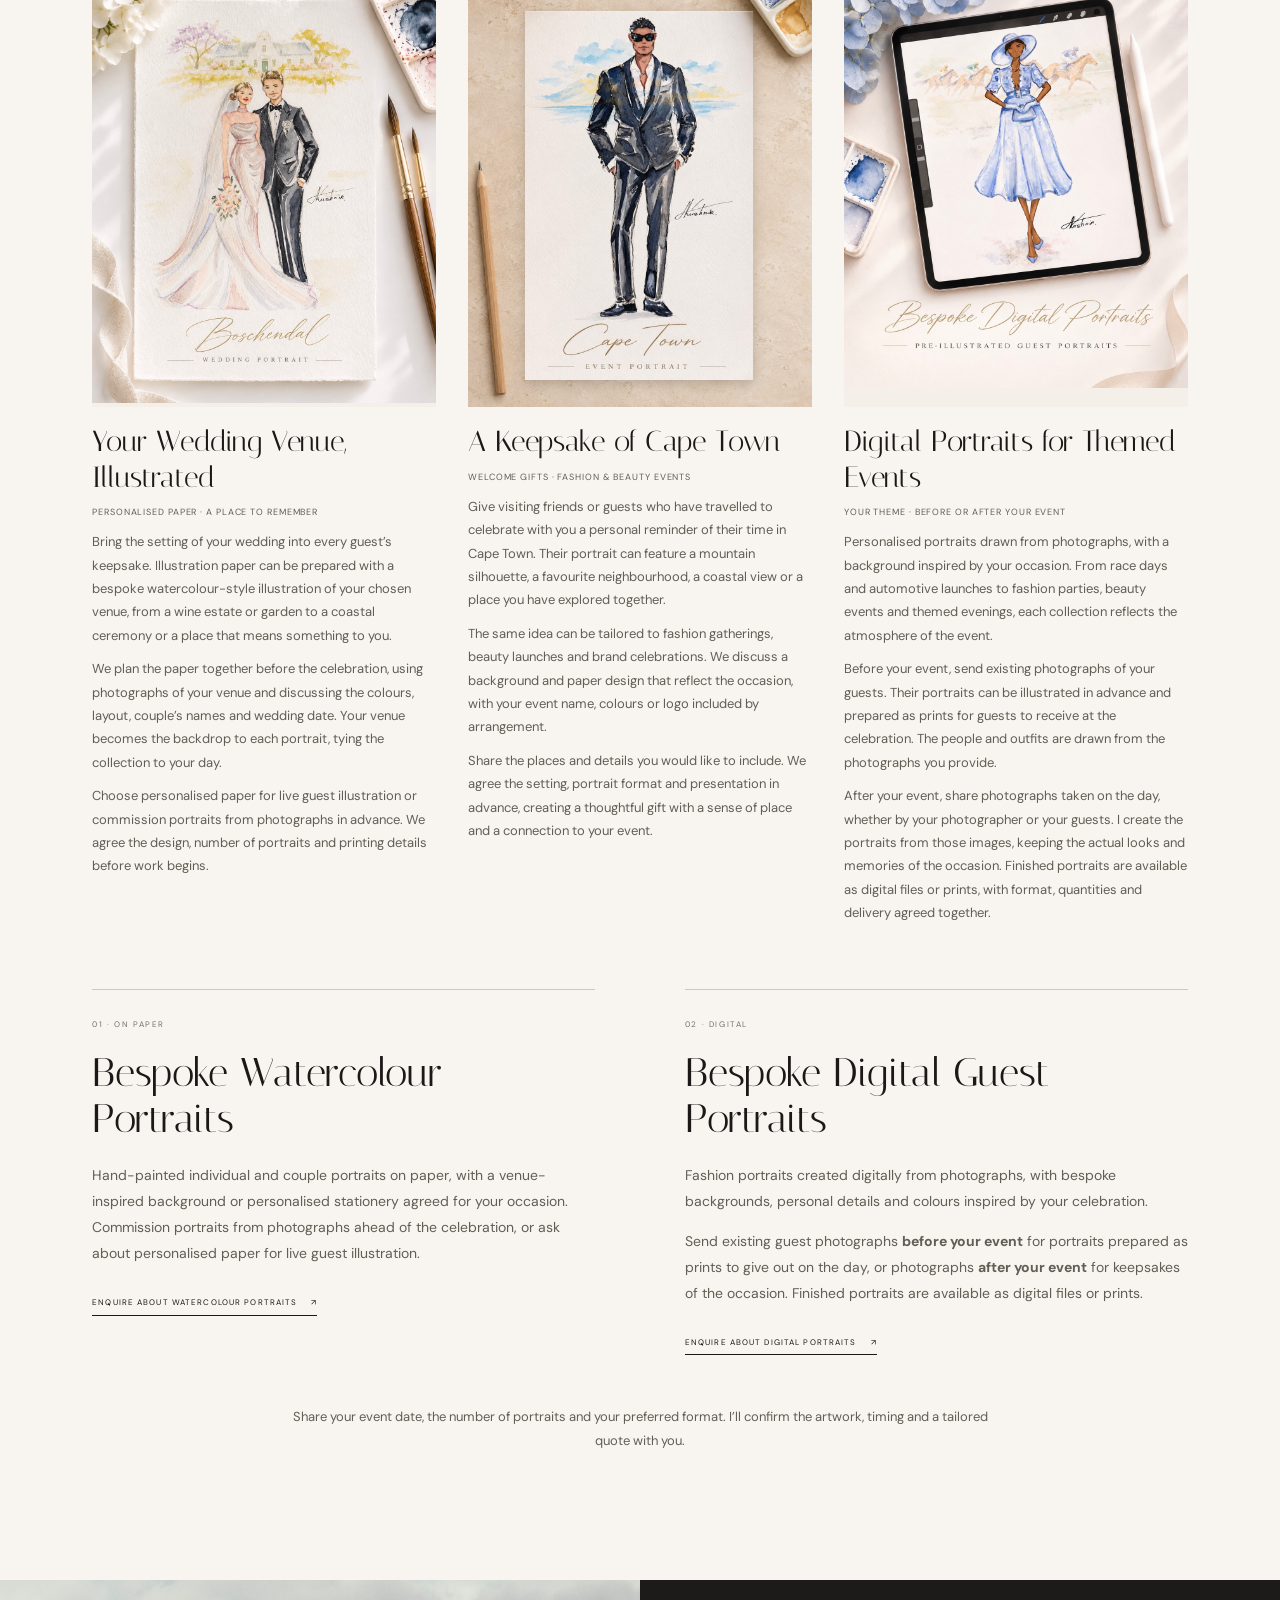
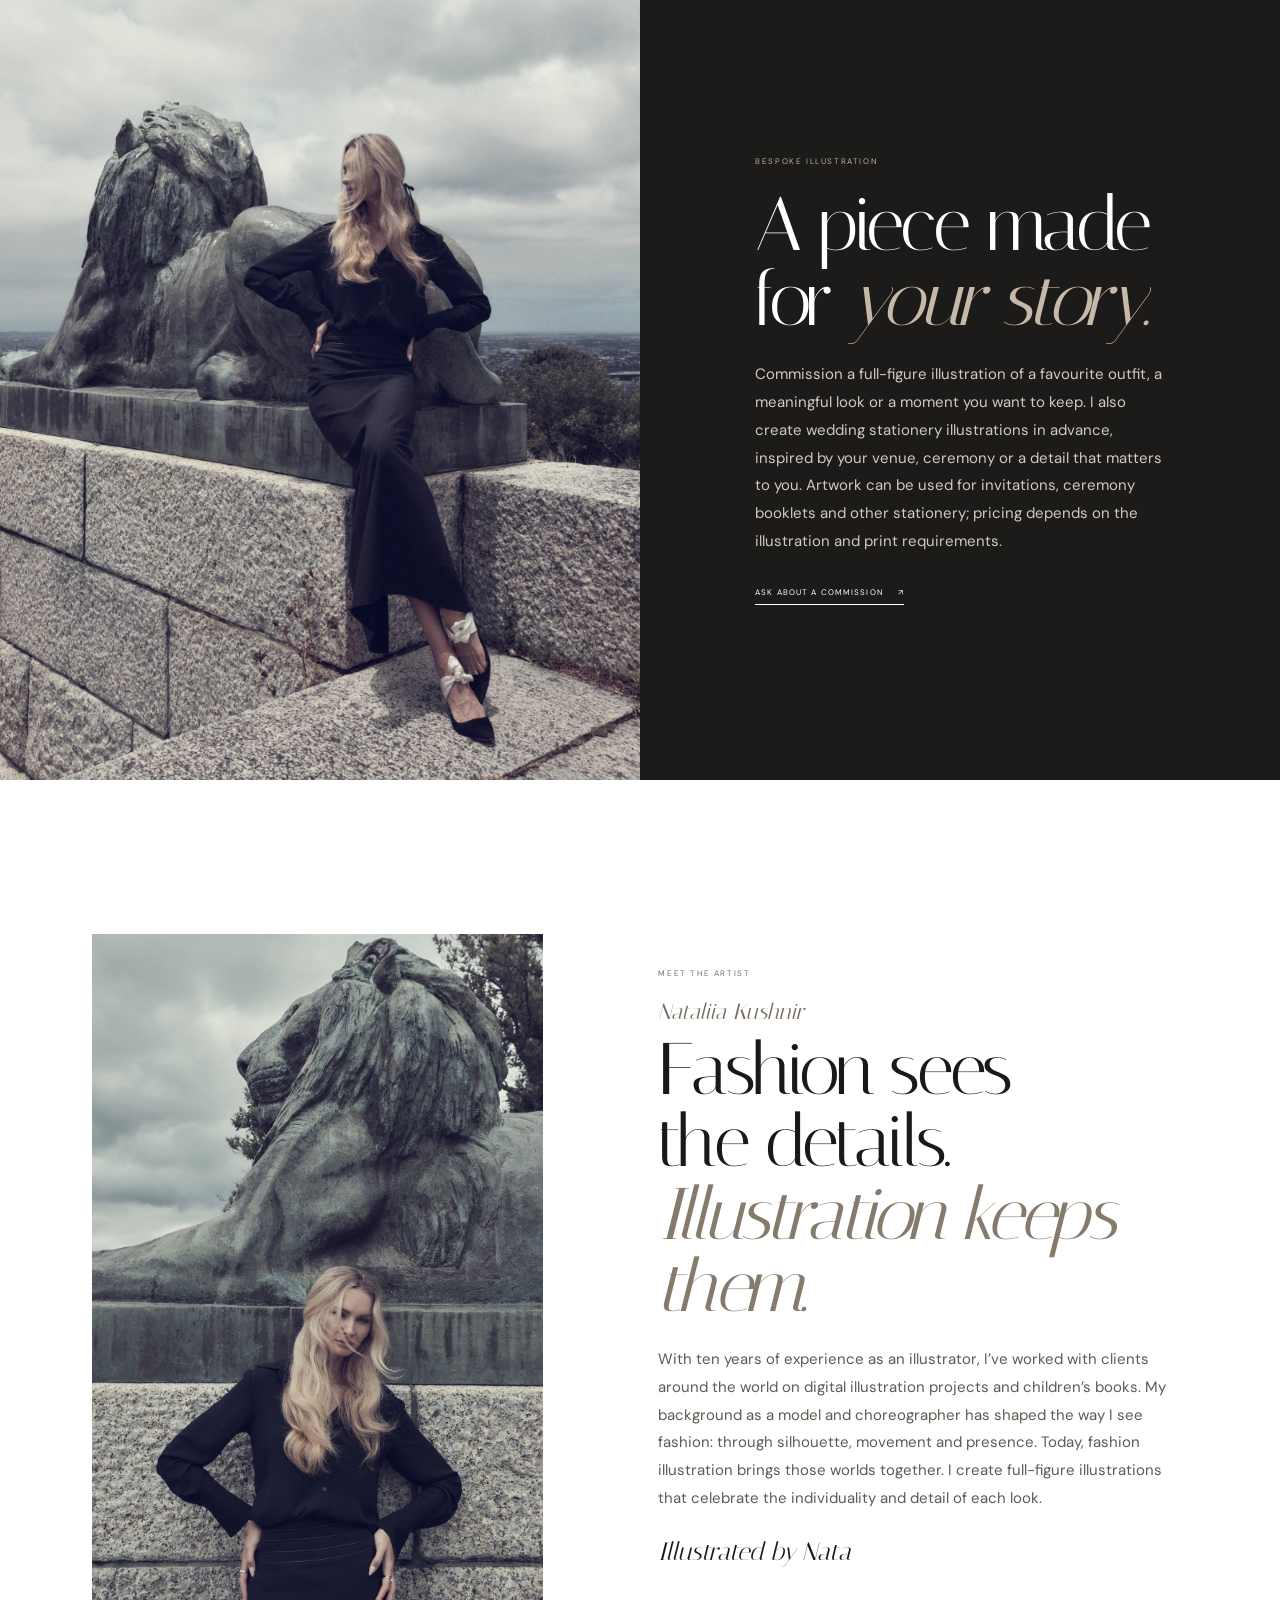
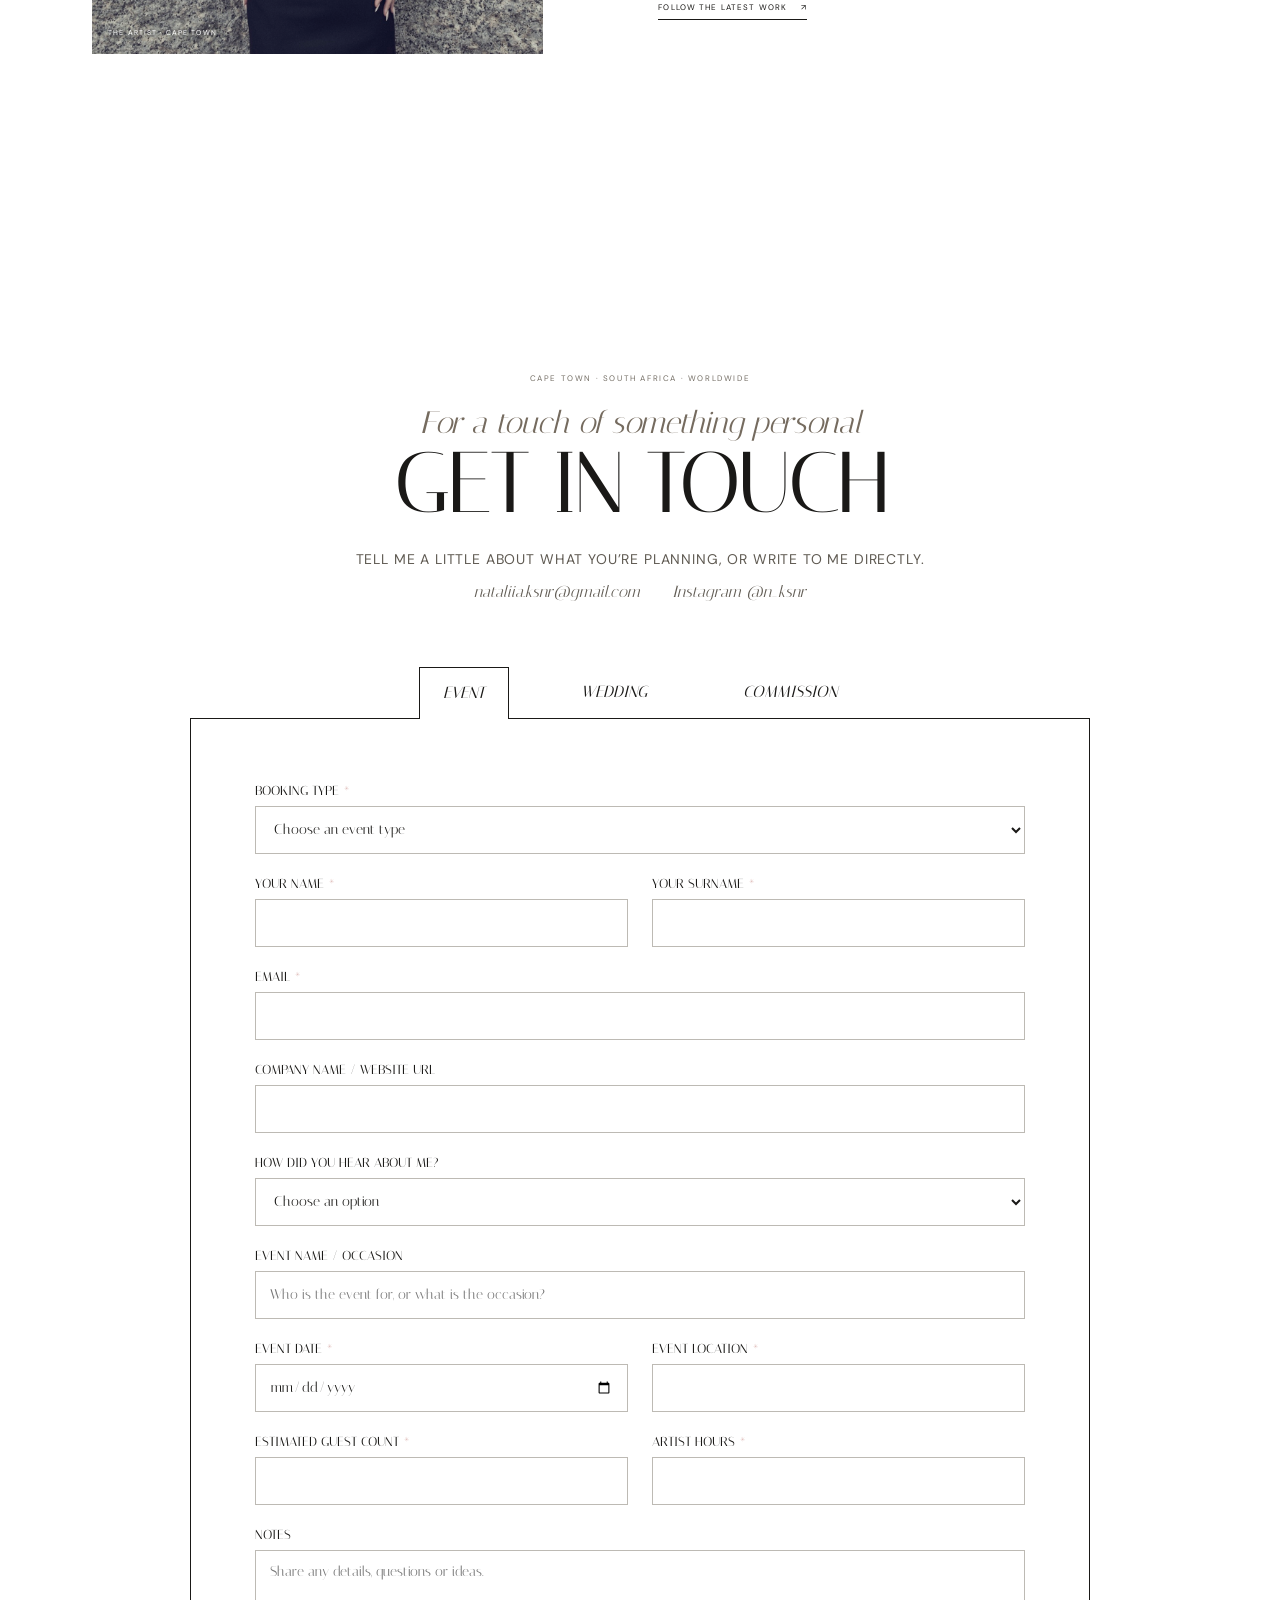
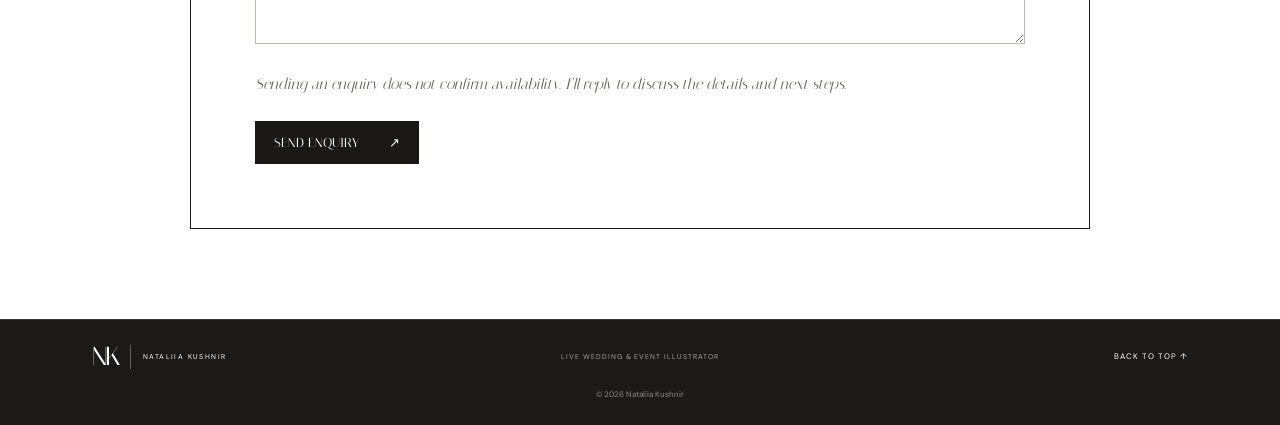
==== commit 0f6db67b: "Add three original fashion illustrations to portfolio" ====
--- a/index.html
+++ b/index.html
@@ -63,6 +63,9 @@
           <figure class="portfolio-card portfolio-card-detail"><img src="site-fashion-study-0285.jpg" alt="Fashion illustration by Nataliia Kushnir" /><figcaption><span>Fashion study</span><span>Full-figure illustration</span></figcaption></figure>
           <figure class="portfolio-card portfolio-card-accessories"><img src="site-fashion-accessories-new.jpg" alt="Watercolour illustrations of a handbag and blue high-heeled shoes" /><figcaption><span>Accessories &amp; details</span><span>Painted by hand</span></figcaption></figure>
           <figure class="portfolio-card portfolio-card-sketchbook portfolio-card-sketchbook-cropped"><img src="site-fashion-sketchbook-crop.jpg" alt="Full-figure fashion sketches arranged on a sketchbook page" /><figcaption><span>From the sketchbook</span><span>Fashion studies</span></figcaption></figure>
+          <figure class="portfolio-card portfolio-card-wedding"><img src="portfolio-illustration-13.JPG" width="1443" height="2048" loading="lazy" alt="Full-figure fashion illustration of a woman in a black outfit with a handbag and heeled boots" /><figcaption><span>A study in black</span><span>Full-figure illustration</span></figcaption></figure>
+          <figure class="portfolio-card portfolio-card-wedding"><img src="portfolio-illustration-14.JPG" width="1443" height="2048" loading="lazy" alt="Full-figure fashion illustration of a woman in a flowing white gown" /><figcaption><span>A flowing silhouette</span><span>Full-figure illustration</span></figcaption></figure>
+          <figure class="portfolio-card portfolio-card-wedding"><img src="portfolio-illustration-15.JPG" width="1443" height="2048" loading="lazy" alt="Full-figure fashion illustration of a woman in a pale gown with sculptural sleeves" /><figcaption><span>Sculptural elegance</span><span>Full-figure illustration</span></figcaption></figure>
         </div>
       </section>
 
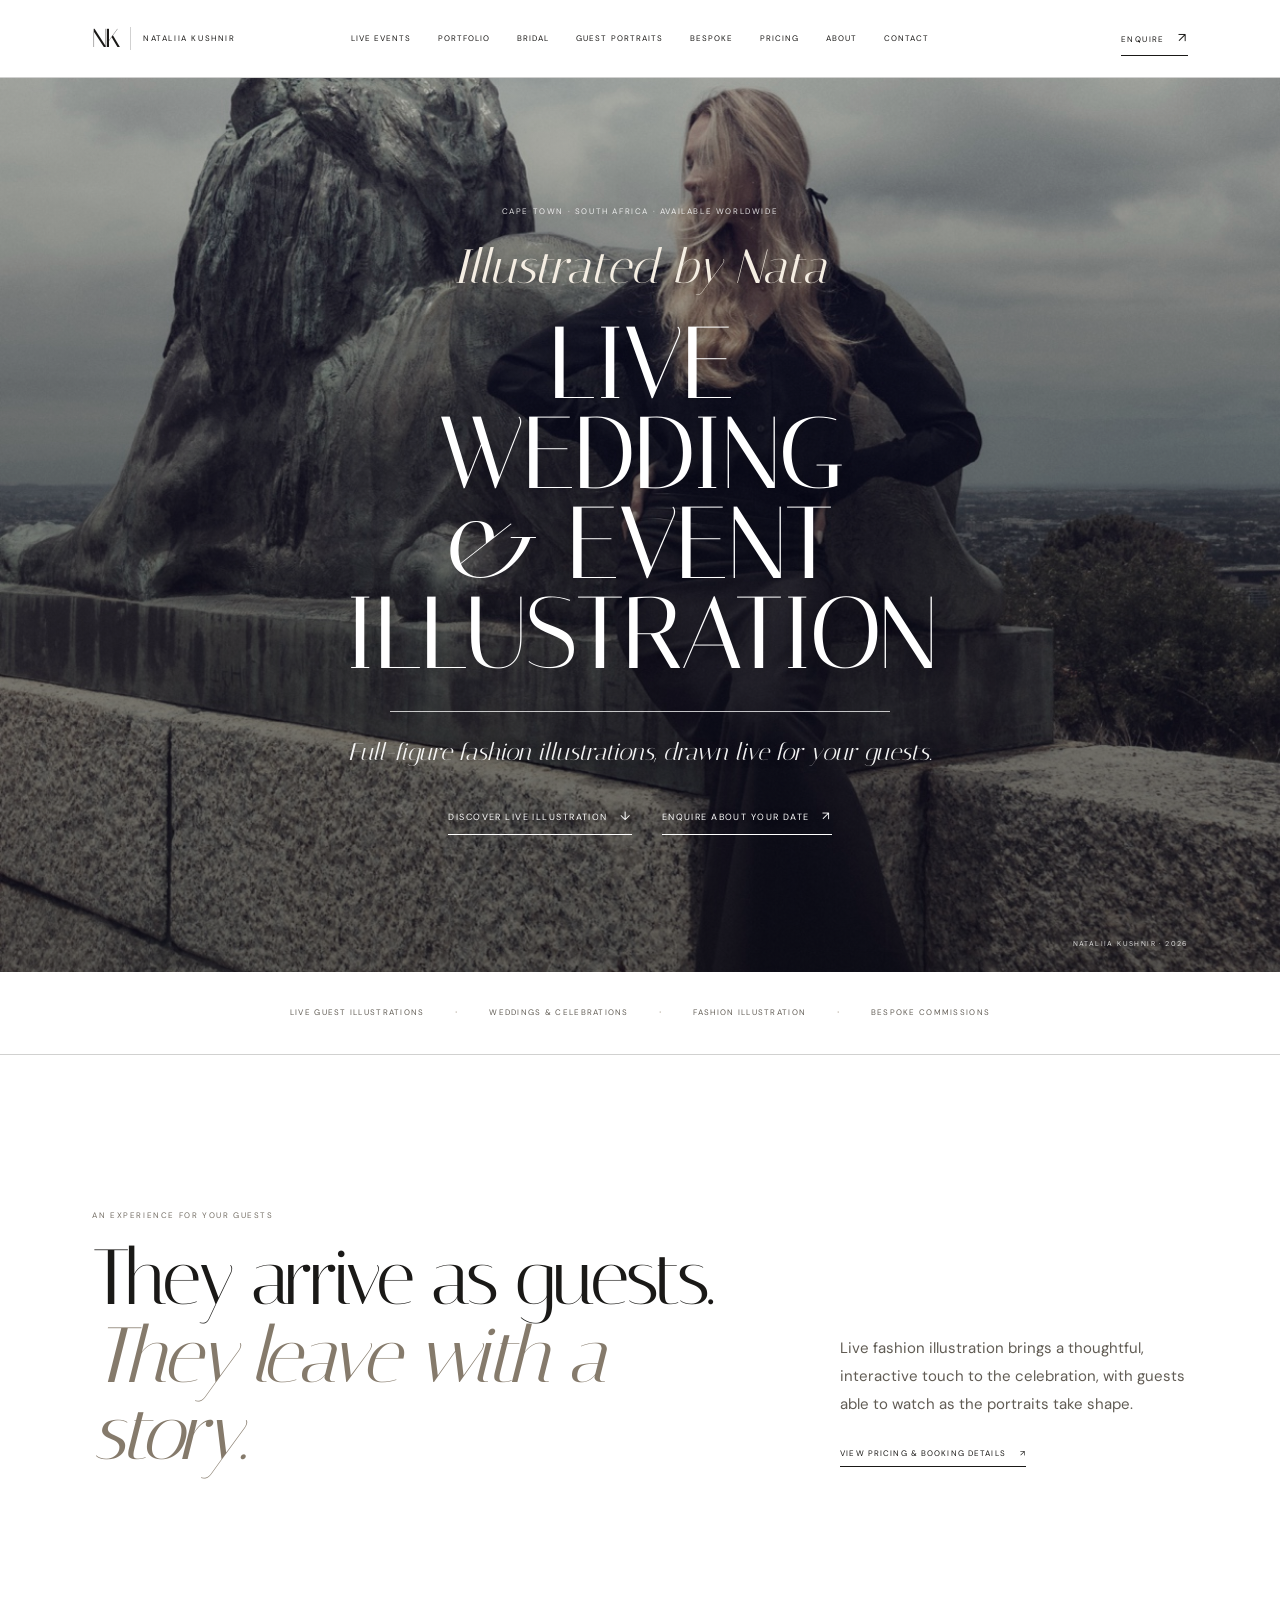
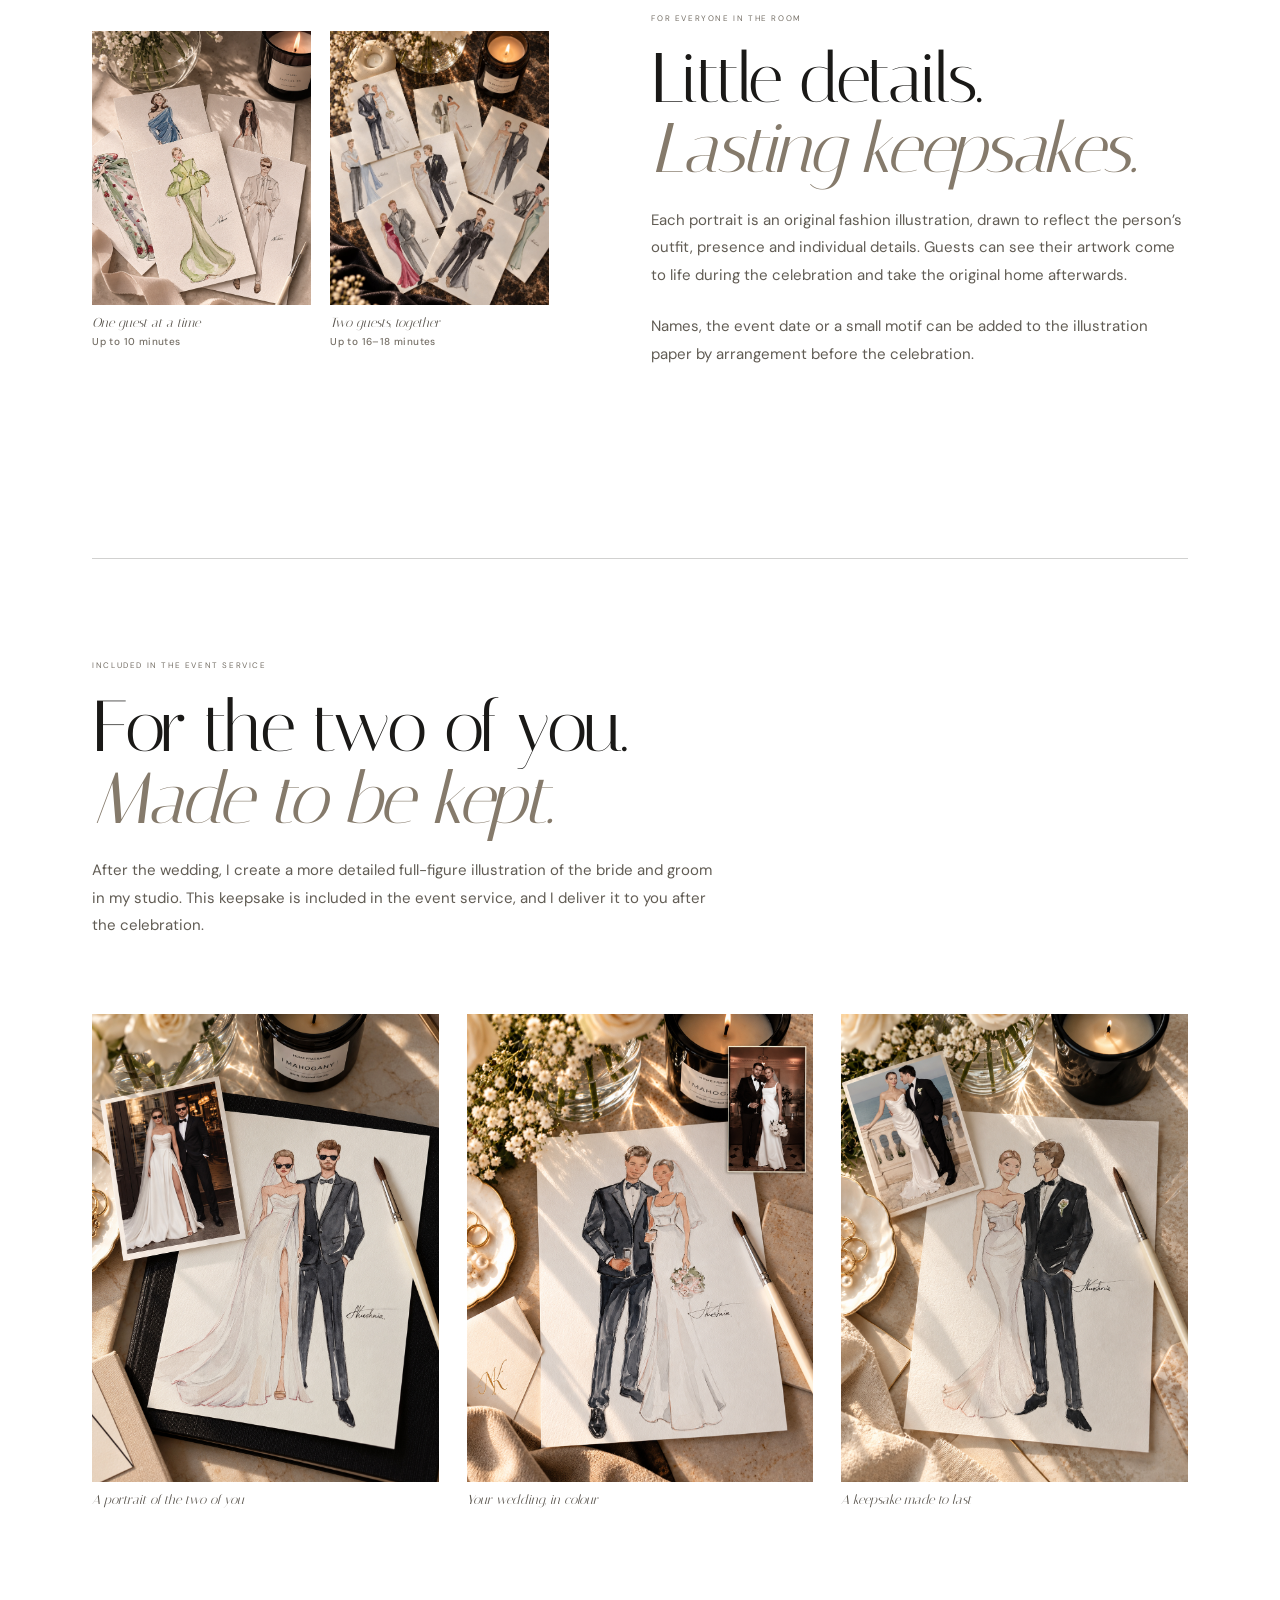
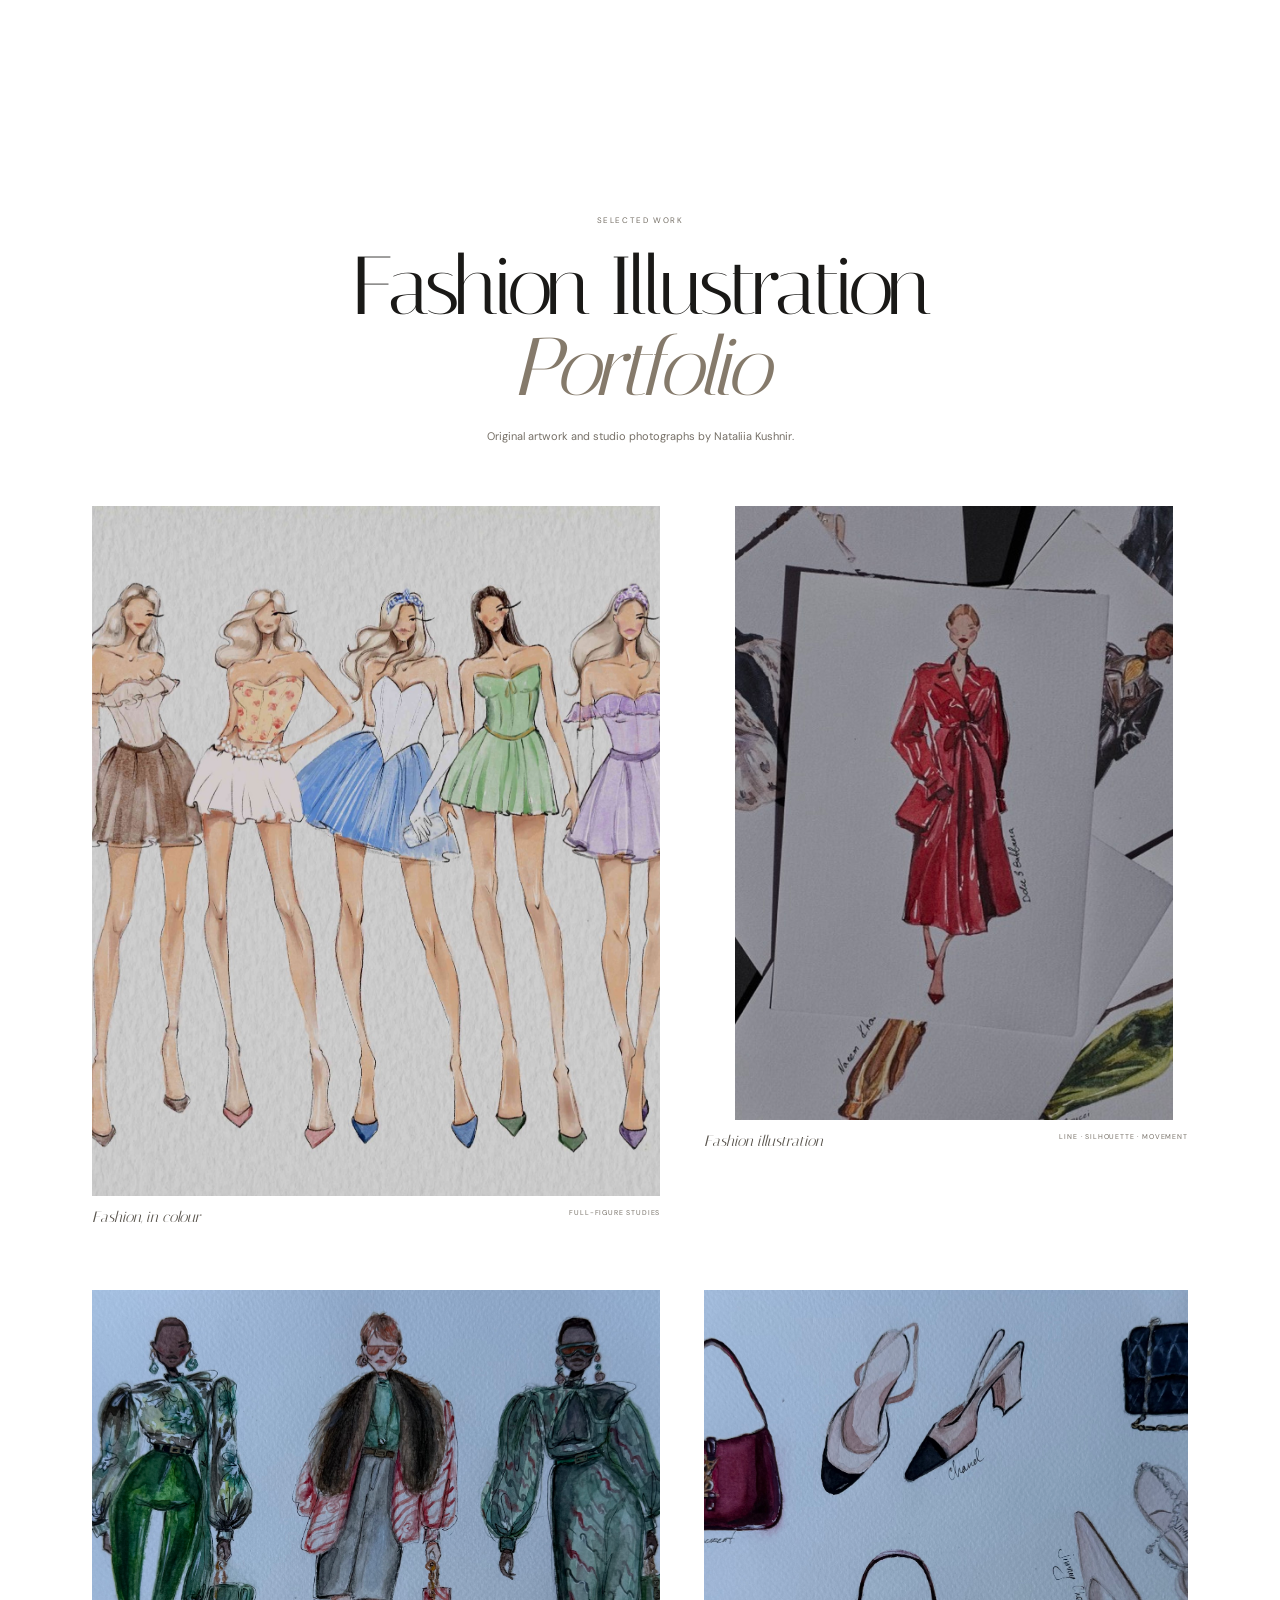
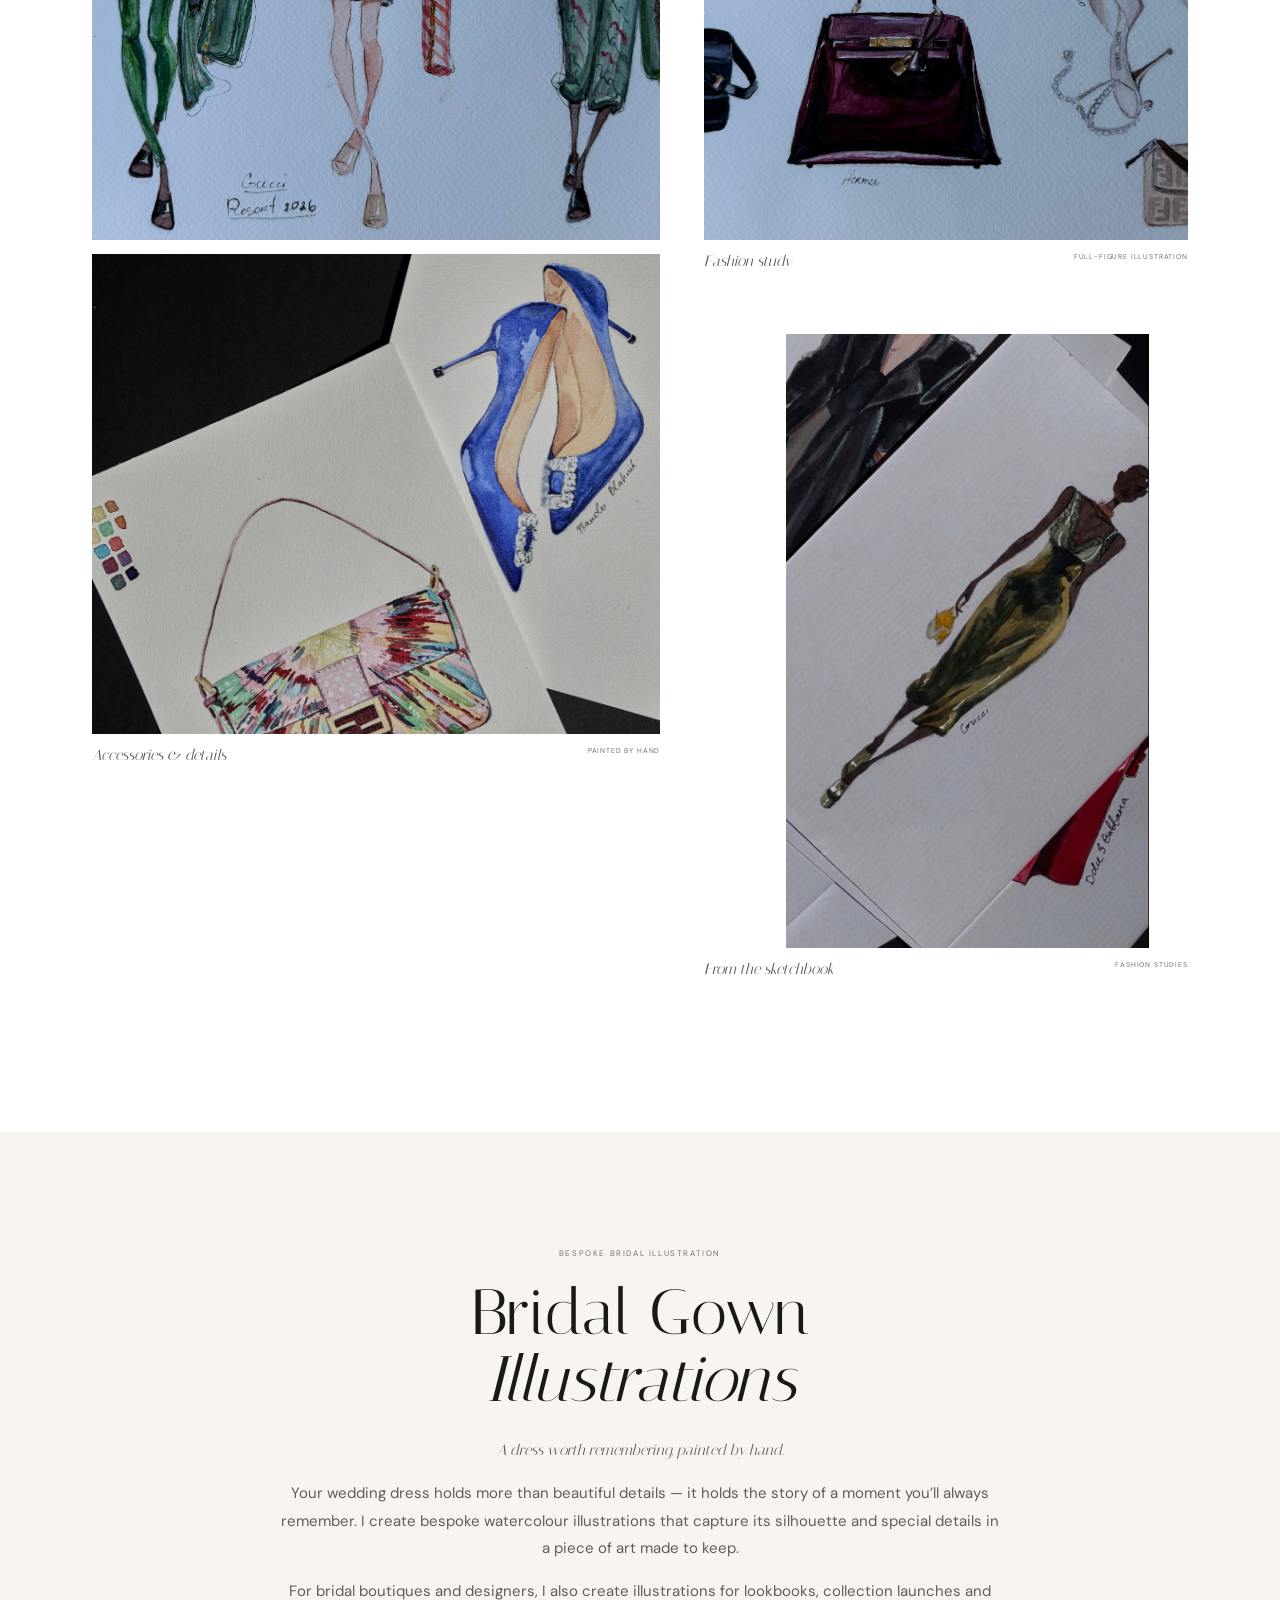
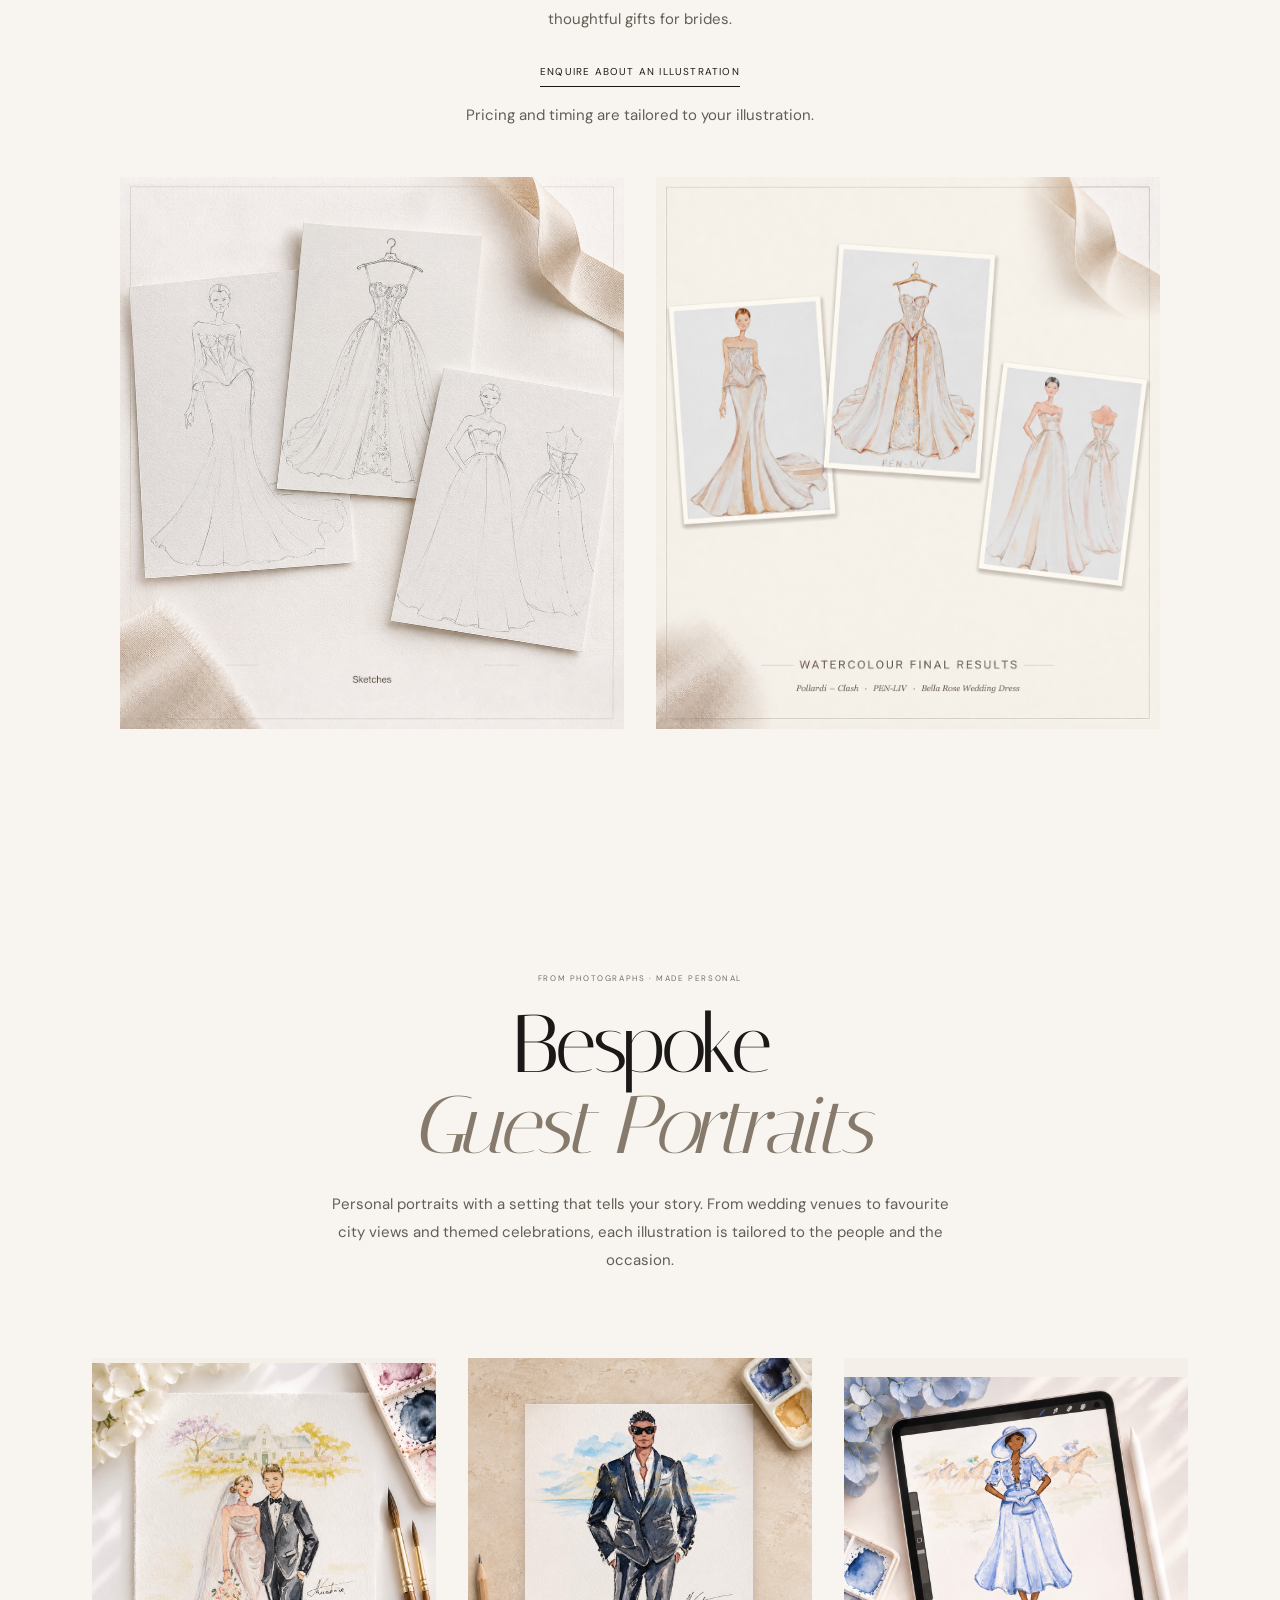
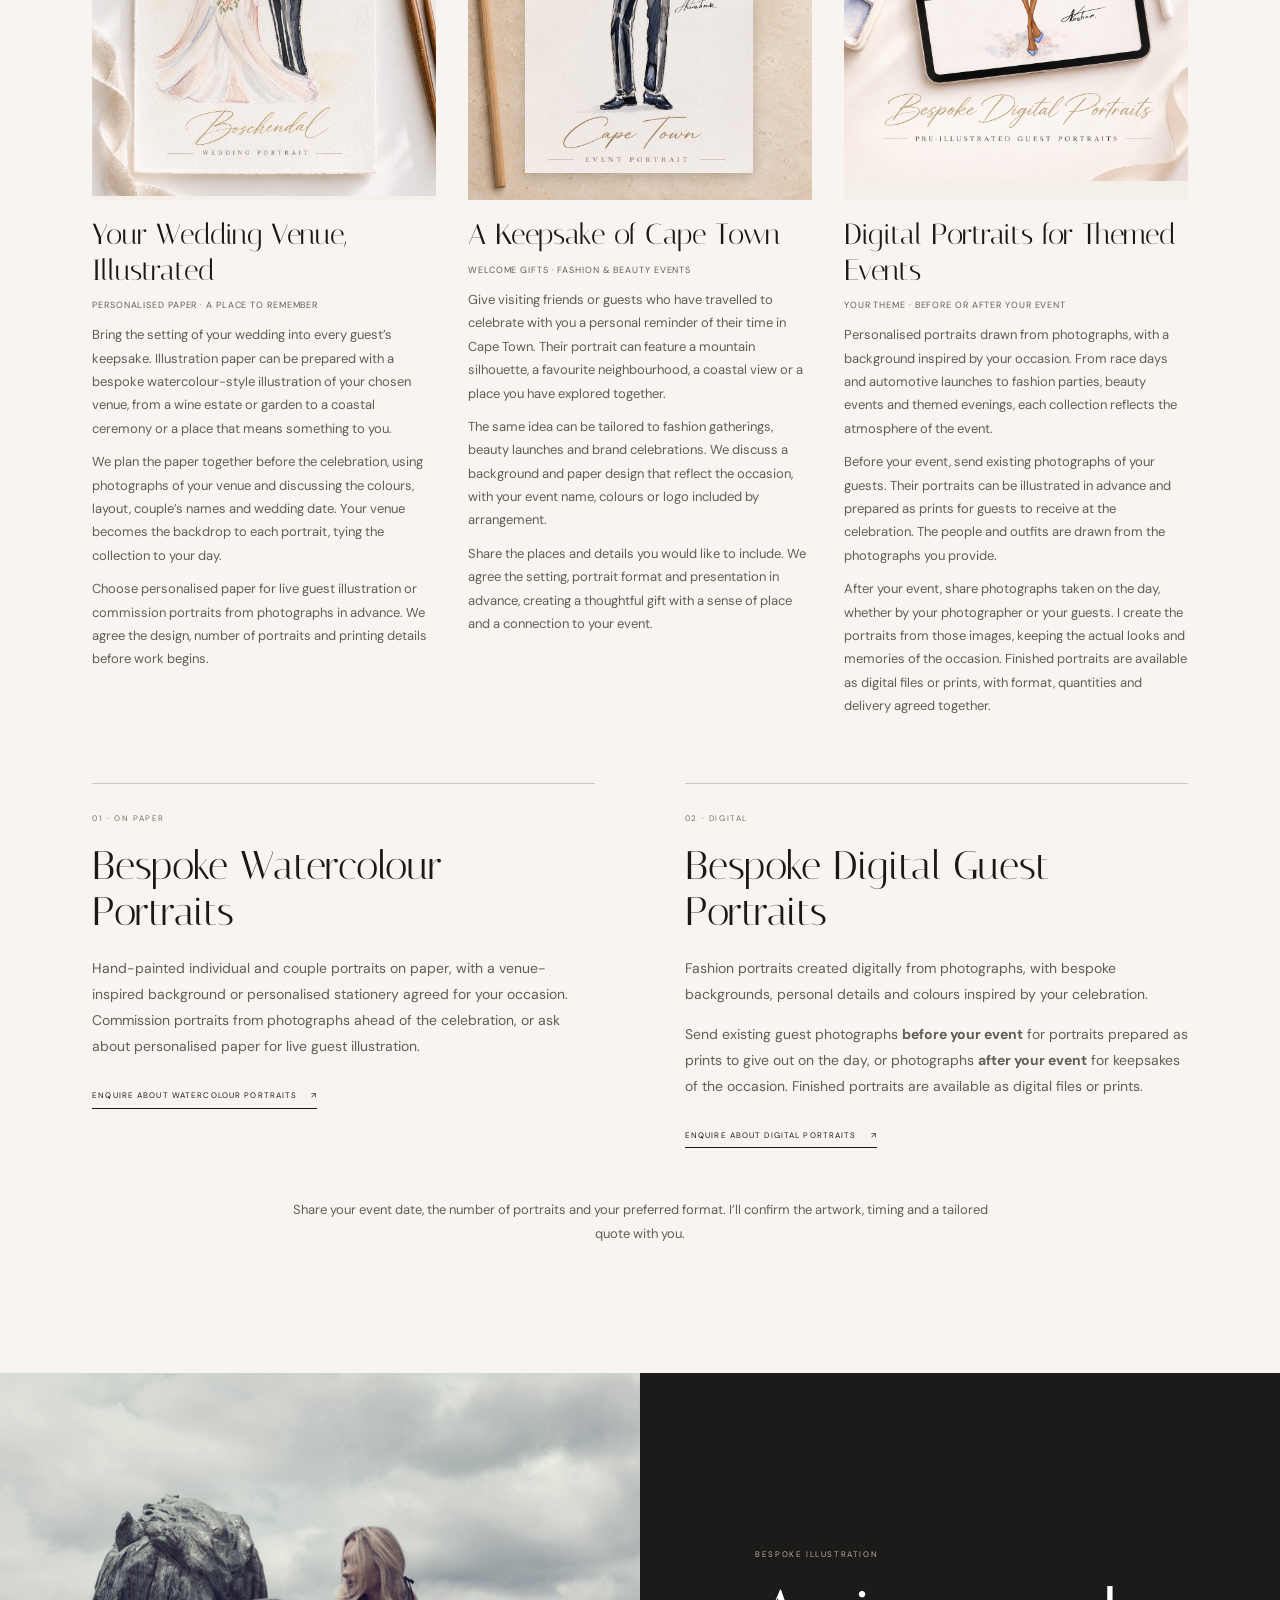
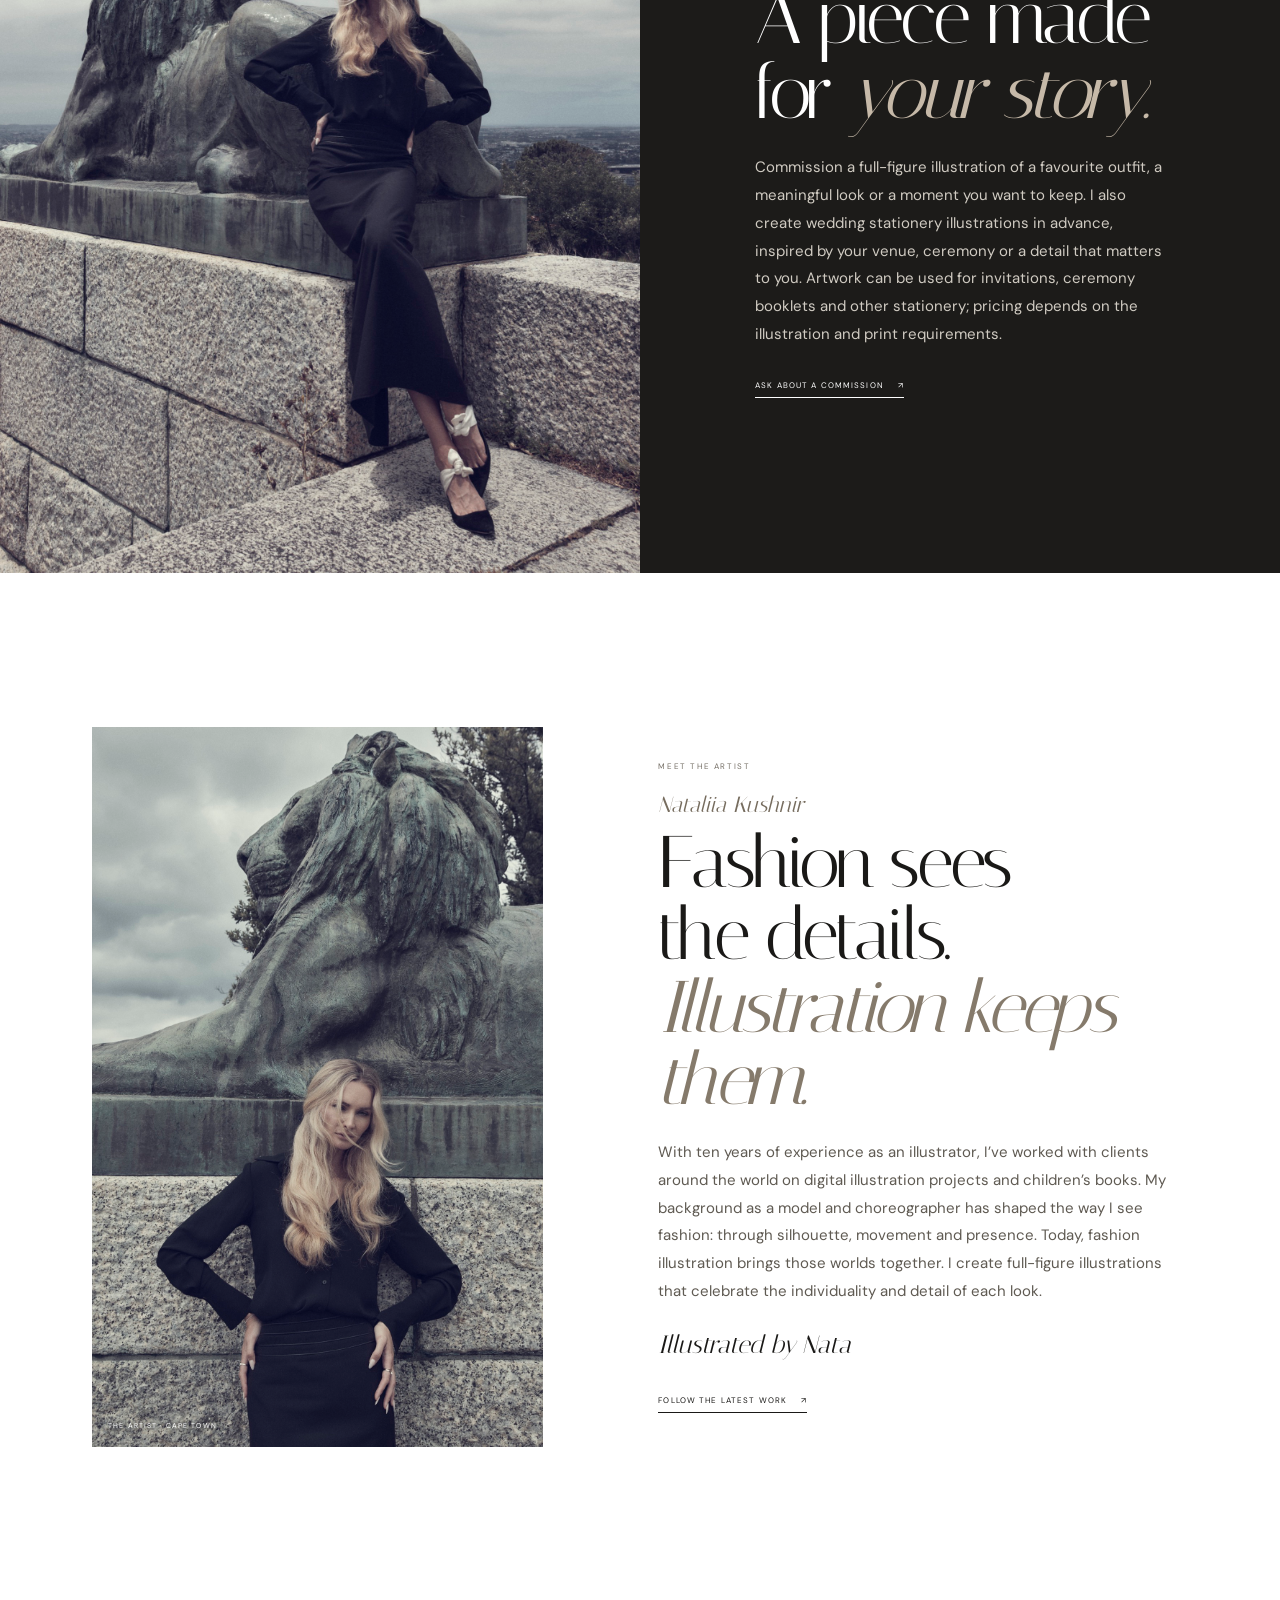
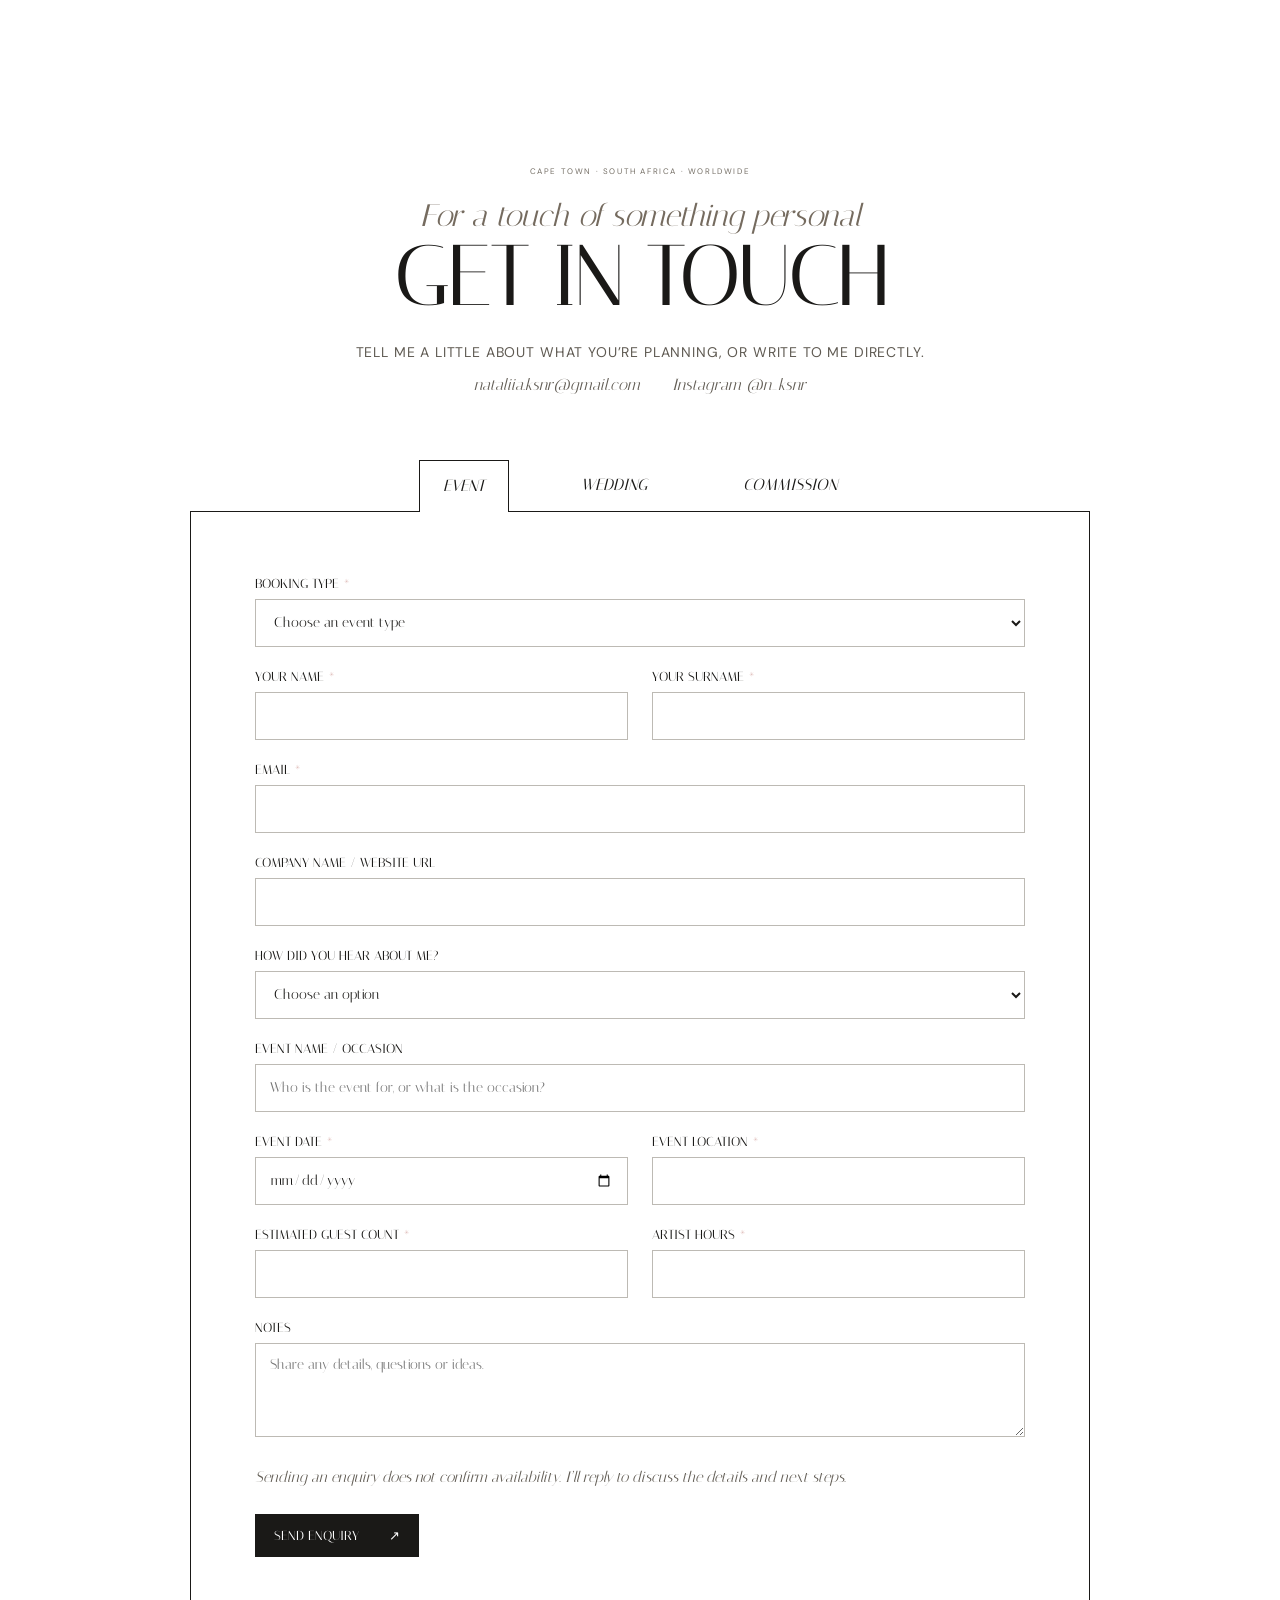
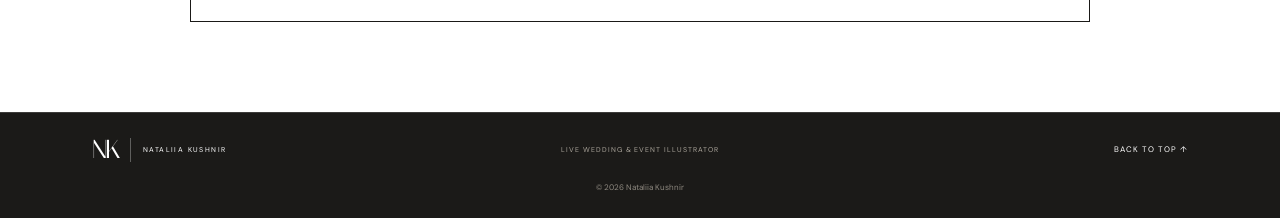
==== commit 3146ce6b: "Add bridal gown illustrations" ====
--- a/index.html
+++ b/index.html
@@ -10,7 +10,7 @@
     <link rel="preconnect" href="https://fonts.googleapis.com" />
     <link rel="preconnect" href="https://fonts.gstatic.com" crossorigin />
     <link href="https://fonts.googleapis.com/css2?family=DM+Sans:wght@400;500;600&family=Italiana&display=swap" rel="stylesheet" />
-    <link rel="stylesheet" href="styles.css?v=20261107-bespoke" />
+    <link rel="stylesheet" href="styles.css?v=20261124-bridal" />
   </head>
   <body>
     <a class="skip-link" href="#main">Skip to content</a>
@@ -18,7 +18,7 @@
       <button class="menu-toggle" aria-label="Open navigation" aria-expanded="false" aria-controls="main-nav"><span></span><span></span></button>
       <a class="brand" href="#home" aria-label="Nataliia Kushnir home"><span class="brand-monogram">NK</span><span class="brand-name">NATALIIA KUSHNIR</span></a>
       <nav class="main-nav" id="main-nav" aria-label="Main navigation">
-        <a href="#events">Live Events</a><a href="#portfolio">Portfolio</a><a href="#guest-portraits">Guest Portraits</a><a href="#bespoke">Bespoke</a><a href="pricing.html">Pricing</a><a href="#about">About</a><a href="#contact">Contact</a>
+        <a href="#events">Live Events</a><a href="#portfolio">Portfolio</a><a href="#bridal-illustrations">Bridal</a><a href="#guest-portraits">Guest Portraits</a><a href="#bespoke">Bespoke</a><a href="pricing.html">Pricing</a><a href="#about">About</a><a href="#contact">Contact</a>
       </nav>
       <a class="nav-enquire" href="#contact">Enquire <span>↗</span></a>
     </header>
@@ -63,9 +63,22 @@
           <figure class="portfolio-card portfolio-card-detail"><img src="site-fashion-study-0285.jpg" alt="Fashion illustration by Nataliia Kushnir" /><figcaption><span>Fashion study</span><span>Full-figure illustration</span></figcaption></figure>
           <figure class="portfolio-card portfolio-card-accessories"><img src="site-fashion-accessories-new.jpg" alt="Watercolour illustrations of a handbag and blue high-heeled shoes" /><figcaption><span>Accessories &amp; details</span><span>Painted by hand</span></figcaption></figure>
           <figure class="portfolio-card portfolio-card-sketchbook portfolio-card-sketchbook-cropped"><img src="site-fashion-sketchbook-crop.jpg" alt="Full-figure fashion sketches arranged on a sketchbook page" /><figcaption><span>From the sketchbook</span><span>Fashion studies</span></figcaption></figure>
-          <figure class="portfolio-card portfolio-card-wedding"><img src="portfolio-illustration-13.JPG" width="1443" height="2048" loading="lazy" alt="Full-figure fashion illustration of a woman in a black outfit with a handbag and heeled boots" /><figcaption><span>A study in black</span><span>Full-figure illustration</span></figcaption></figure>
-          <figure class="portfolio-card portfolio-card-wedding"><img src="portfolio-illustration-14.JPG" width="1443" height="2048" loading="lazy" alt="Full-figure fashion illustration of a woman in a flowing white gown" /><figcaption><span>A flowing silhouette</span><span>Full-figure illustration</span></figcaption></figure>
-          <figure class="portfolio-card portfolio-card-wedding"><img src="portfolio-illustration-15.JPG" width="1443" height="2048" loading="lazy" alt="Full-figure fashion illustration of a woman in a pale gown with sculptural sleeves" /><figcaption><span>Sculptural elegance</span><span>Full-figure illustration</span></figcaption></figure>
+        </div>
+      </section>
+
+      <section class="bridal-illustrations" id="bridal-illustrations" aria-labelledby="bridal-title">
+        <div class="bridal-intro">
+          <p class="eyebrow">Bespoke bridal illustration</p>
+          <h2 id="bridal-title">Bridal Gown<br /><em>Illustrations</em></h2>
+          <p class="bridal-tagline">A dress worth remembering, painted by hand.</p>
+          <p>Your wedding dress holds more than beautiful details — it holds the story of a moment you’ll always remember. I create bespoke watercolour illustrations that capture its silhouette and special details in a piece of art made to keep.</p>
+          <p>For bridal boutiques and designers, I also create illustrations for lookbooks, collection launches and thoughtful gifts for brides.</p>
+          <a class="bridal-link" href="#contact" onclick="document.getElementById('tab-commission').click(); document.querySelector('#panel-commission select[name=&quot;Commission type&quot;]').value='Bridal gown illustration'">Enquire about an illustration</a>
+          <p class="bridal-note">Pricing and timing are tailored to your illustration.</p>
+        </div>
+        <div class="bridal-gallery" aria-label="Bridal gown sketches and finished watercolour illustrations">
+          <figure class="bridal-sketch-card"><img src="bridal-sketches.jpg" loading="lazy" alt="Pencil sketches of three bridal gown designs" /><img class="bridal-sketch-caption" src="bridal-sketch-caption.png" alt="" aria-hidden="true" /></figure>
+          <figure><img src="bridal-watercolour-results.png" loading="lazy" alt="Finished watercolour illustrations of the three bridal gowns" /></figure>
         </div>
       </section>
 
@@ -155,7 +168,7 @@
           <div class="form-row"><label>Your name <span>*</span><input name="Name" autocomplete="given-name" required /></label><label>Your surname <span>*</span><input name="Surname" autocomplete="family-name" required /></label></div><label>Email <span>*</span><input type="email" name="Email" autocomplete="email" required /></label><label>Company name / website URL<input name="Company / website" /></label><div class="form-row"><label>The bride <span>*</span><input name="Bride" placeholder="Full name" required /></label><label>The groom <span>*</span><input name="Groom" placeholder="Full name" required /></label></div><label>How did you hear about me?<select name="How did you hear about me"><option value="">Choose an option</option><option>Instagram</option><option>Google</option><option>Referral</option><option>Other</option></select></label><label>Wedding date <span>*</span><input type="date" name="Wedding date" required /></label><label>Wedding location <span>*</span><input name="Wedding location" required /></label><div class="form-row"><label>Estimated guest count<input type="number" min="1" name="Guest count" /></label><label>Artist hours<input type="number" min="1" step="0.5" name="Artist hours" /></label></div><label>Notes<textarea name="Notes" rows="4" placeholder="Tell me about your plans, timings or stationery ideas."></textarea></label><p class="form-note">Sending an enquiry does not confirm availability. I’ll reply to discuss the details and next steps.</p><button class="form-submit" type="submit">Send enquiry <span>↗</span></button>
         </form>
         <form class="enquiry-form" id="panel-commission" role="tabpanel" aria-labelledby="tab-commission" data-kind="Commission" hidden>
-          <label>Commission type <span>*</span><select name="Commission type" required><option value="">Choose a commission</option><option>Fashion illustration</option><option>Wedding stationery illustration</option><option>Other bespoke illustration</option></select></label><div class="form-row"><label>Your name <span>*</span><input name="Name" autocomplete="given-name" required /></label><label>Your surname <span>*</span><input name="Surname" autocomplete="family-name" required /></label></div><label>Email <span>*</span><input type="email" name="Email" autocomplete="email" required /></label><label>Company name / website URL<input name="Company / website" /></label><label>How did you hear about me?<select name="How did you hear about me"><option value="">Choose an option</option><option>Instagram</option><option>Google</option><option>Referral</option><option>Other</option></select></label><label>Deadline<input type="date" name="Deadline" /></label><label>Notes<textarea name="Notes" rows="5" placeholder="Describe the illustration, occasion, intended use and any references you have."></textarea></label><p class="form-note">Pricing and timing depend on the artwork and print requirements. I’ll confirm details with you before the commission is booked.</p><button class="form-submit" type="submit">Send enquiry <span>↗</span></button>
+          <label>Commission type <span>*</span><select name="Commission type" required><option value="">Choose a commission</option><option>Bridal gown illustration</option><option>Fashion illustration</option><option>Wedding stationery illustration</option><option>Other bespoke illustration</option></select></label><div class="form-row"><label>Your name <span>*</span><input name="Name" autocomplete="given-name" required /></label><label>Your surname <span>*</span><input name="Surname" autocomplete="family-name" required /></label></div><label>Email <span>*</span><input type="email" name="Email" autocomplete="email" required /></label><label>Company name / website URL<input name="Company / website" /></label><label>How did you hear about me?<select name="How did you hear about me"><option value="">Choose an option</option><option>Instagram</option><option>Google</option><option>Referral</option><option>Other</option></select></label><label>Deadline<input type="date" name="Deadline" /></label><label>Notes<textarea name="Notes" rows="5" placeholder="Describe the illustration, occasion, intended use and any references you have."></textarea></label><p class="form-note">Pricing and timing depend on the artwork and print requirements. I’ll confirm details with you before the commission is booked.</p><button class="form-submit" type="submit">Send enquiry <span>↗</span></button>
         </form>
       </section>
     </main>
--- a/styles.css
+++ b/styles.css
@@ -1,3 +1,14 @@
+.bridal-illustrations { padding: clamp(75px, 9vw, 130px) var(--gutter); background: #f8f5f0; }
+.bridal-intro { max-width: 720px; margin: 0 auto 48px; text-align: center; }
+.bridal-intro h2 { margin: 12px 0 24px; font: 400 clamp(43px, 5vw, 72px)/1.05 var(--serif); }
+.bridal-intro p:not(.eyebrow) { color: #625d55; font-size: 15px; line-height: 1.85; }
+.bridal-intro .bridal-tagline { font: italic 23px/1.4 var(--serif); }
+.bridal-link { display: inline-block; margin-top: 14px; padding-bottom: 6px; border-bottom: 1px solid; font-size: 10px; letter-spacing: .12em; text-transform: uppercase; }
+.bridal-intro .bridal-note { font-size: 12px; }
+.bridal-gallery { display: grid; grid-template-columns: repeat(2, minmax(0, 1fr)); gap: clamp(16px, 2.5vw, 32px); max-width: 1040px; margin: 0 auto; align-items: start; }
+.bridal-gallery figure { margin: 0; min-width: 0; }
+.bridal-gallery img { width: 100%; height: auto; }
+@media (max-width: 680px) { .bridal-gallery { grid-template-columns: 1fr; max-width: 500px; } }
 .guest-portraits-section { padding: clamp(80px, 10vw, 140px) var(--gutter); background: #f8f5f0; }
 .guest-portraits-intro { max-width: 640px; margin: 25px auto 0; color: #625d55; font-size: 15px; line-height: 1.85; }
 .guest-portraits-gallery { display: grid; grid-template-columns: repeat(3, minmax(0, 1fr)); gap: clamp(18px, 2.5vw, 38px); }
@@ -368,3 +379,6 @@
   .hero-media.is-playing .hero-video { display: block; }
   .hero-media.is-playing .hero-image { opacity: 0; }
 }
+
+.bridal-sketch-card { position: relative; }
+.bridal-sketch-card .bridal-sketch-caption { position: absolute; inset: 0; width: 100%; height: 100%; clip-path: inset(87% 0 0 0); }
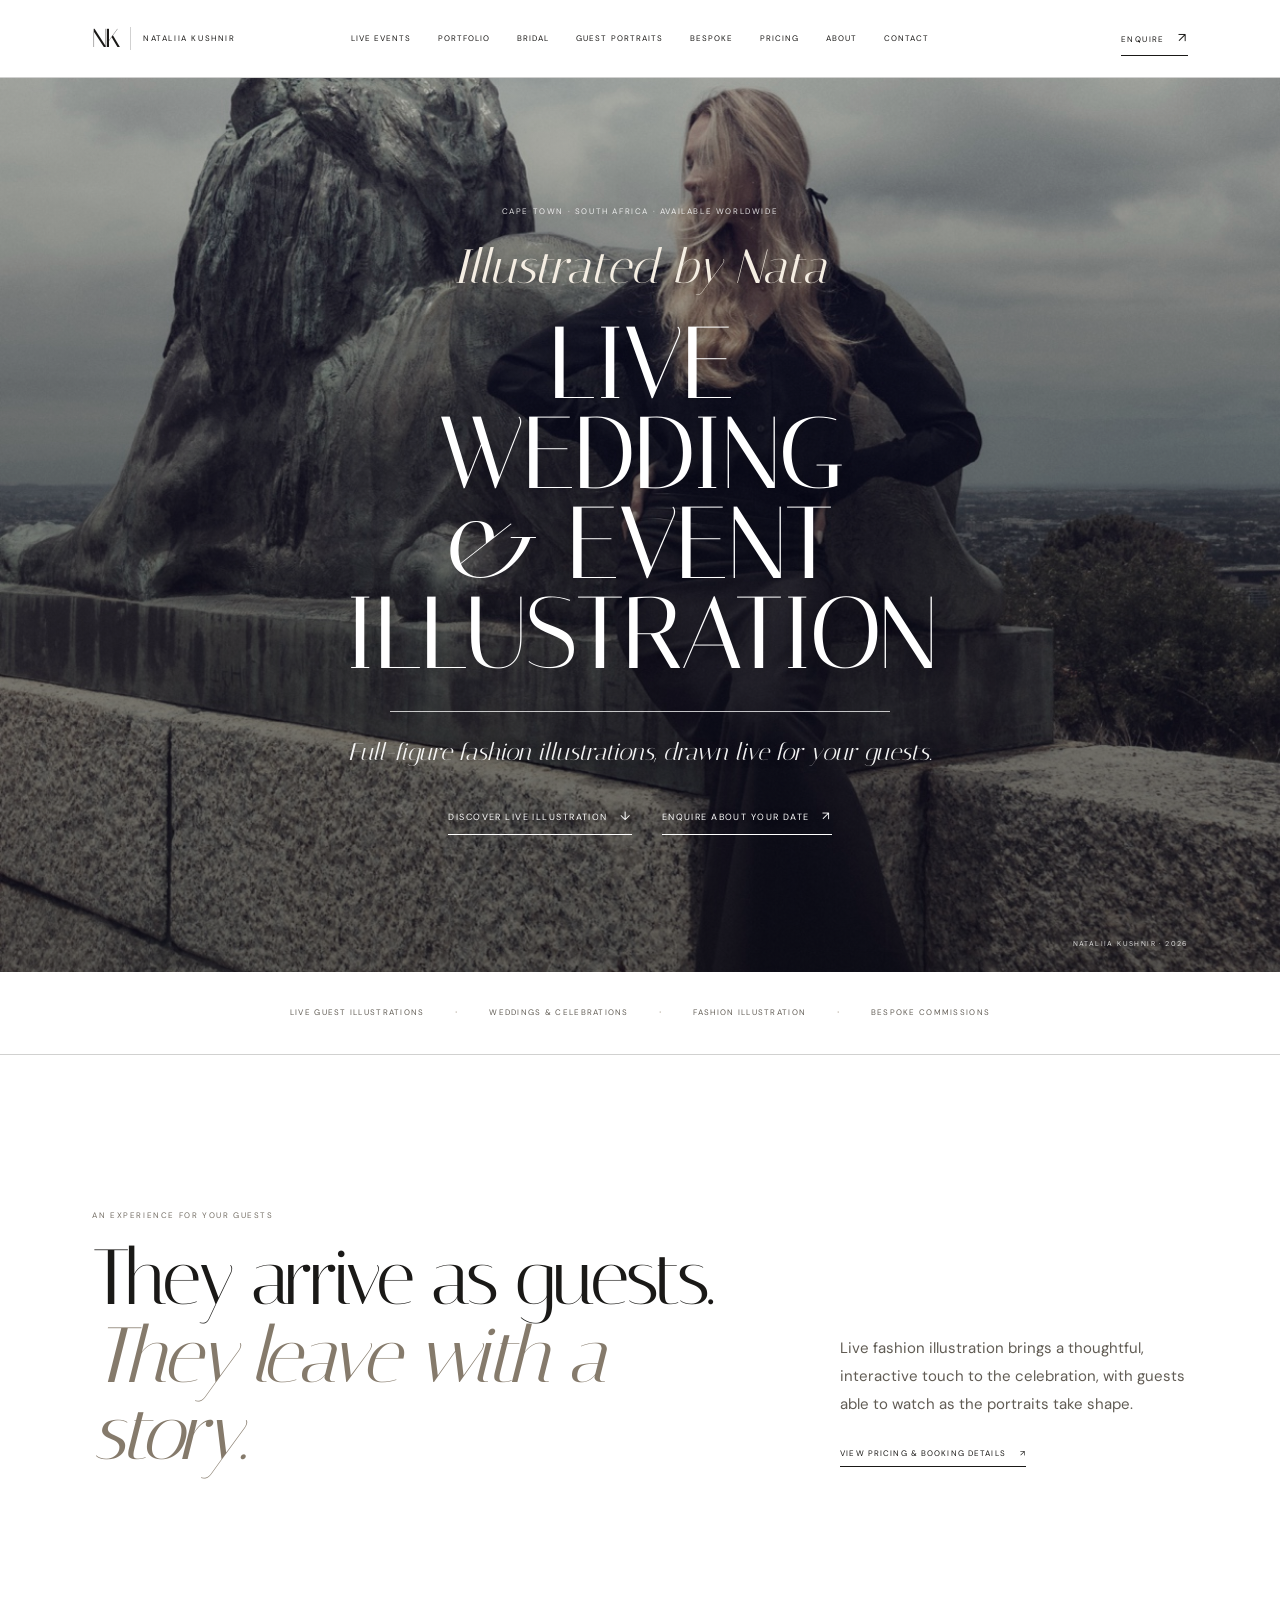
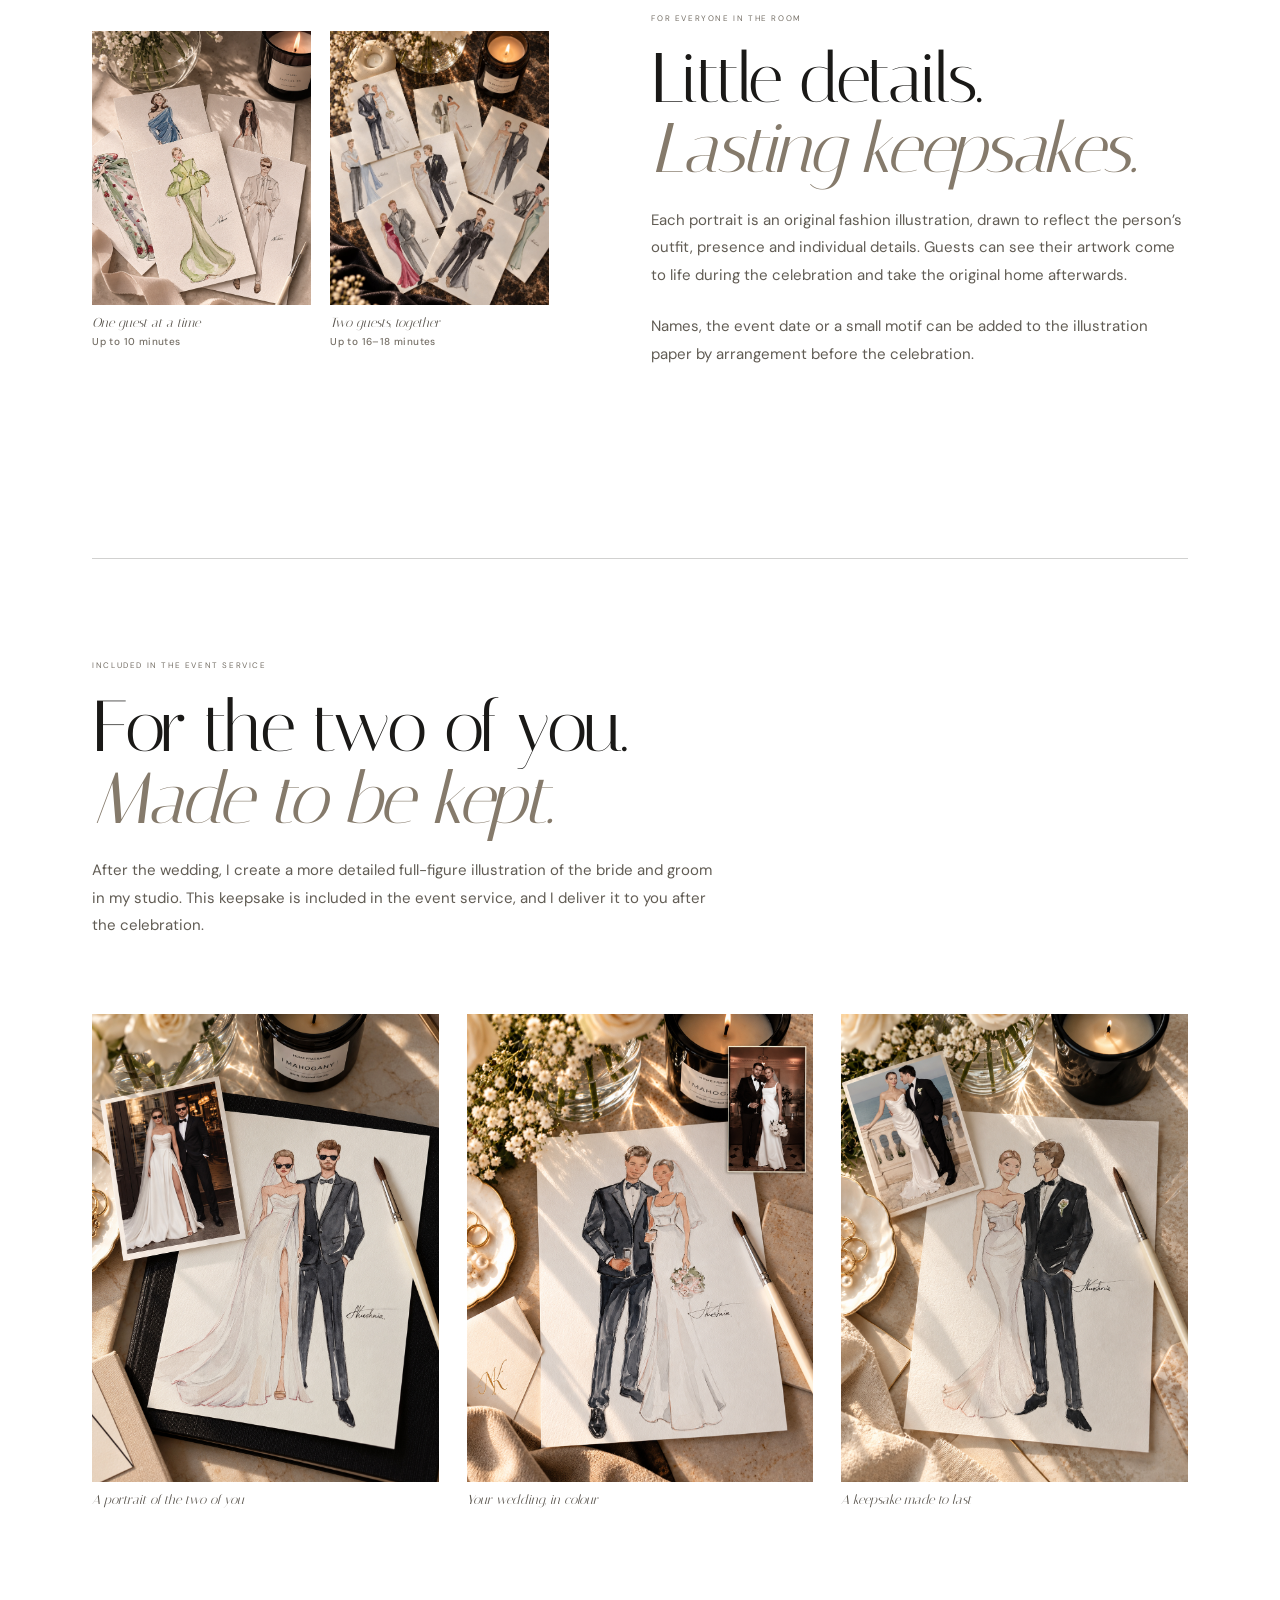
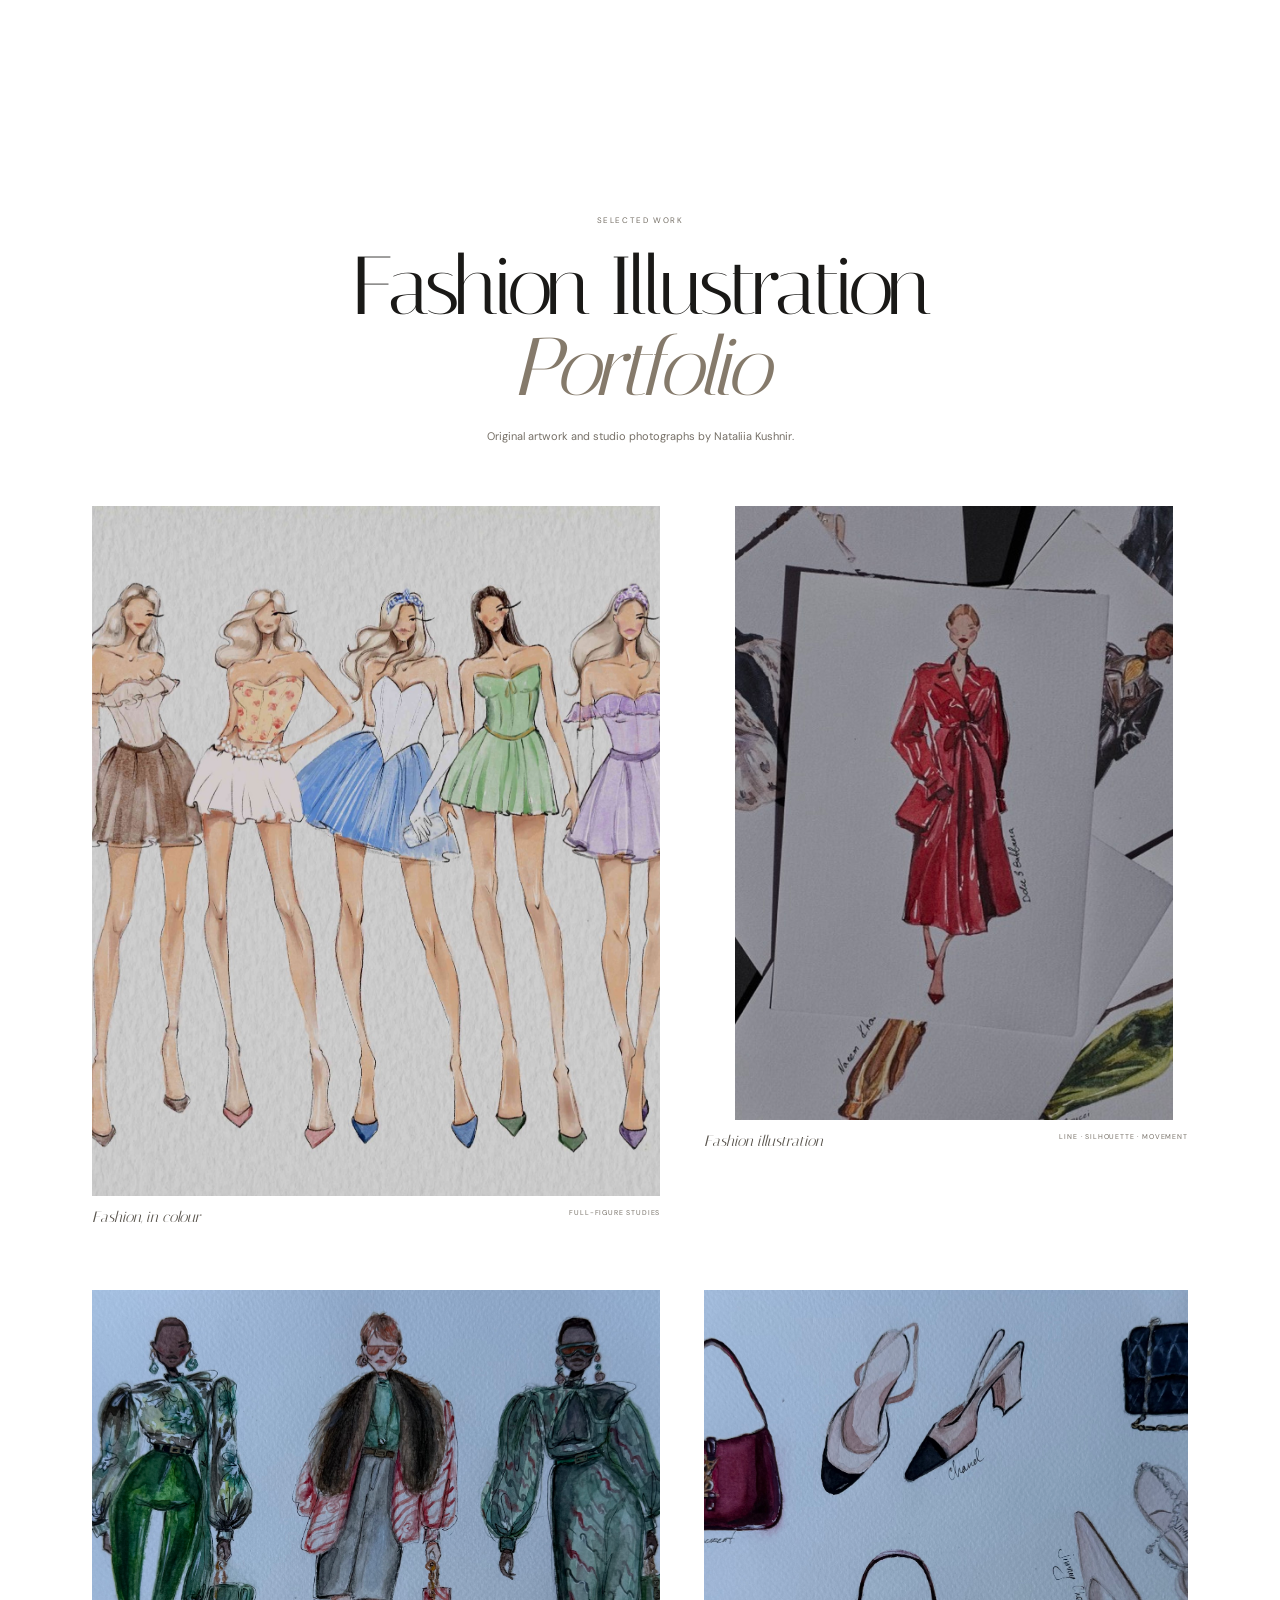
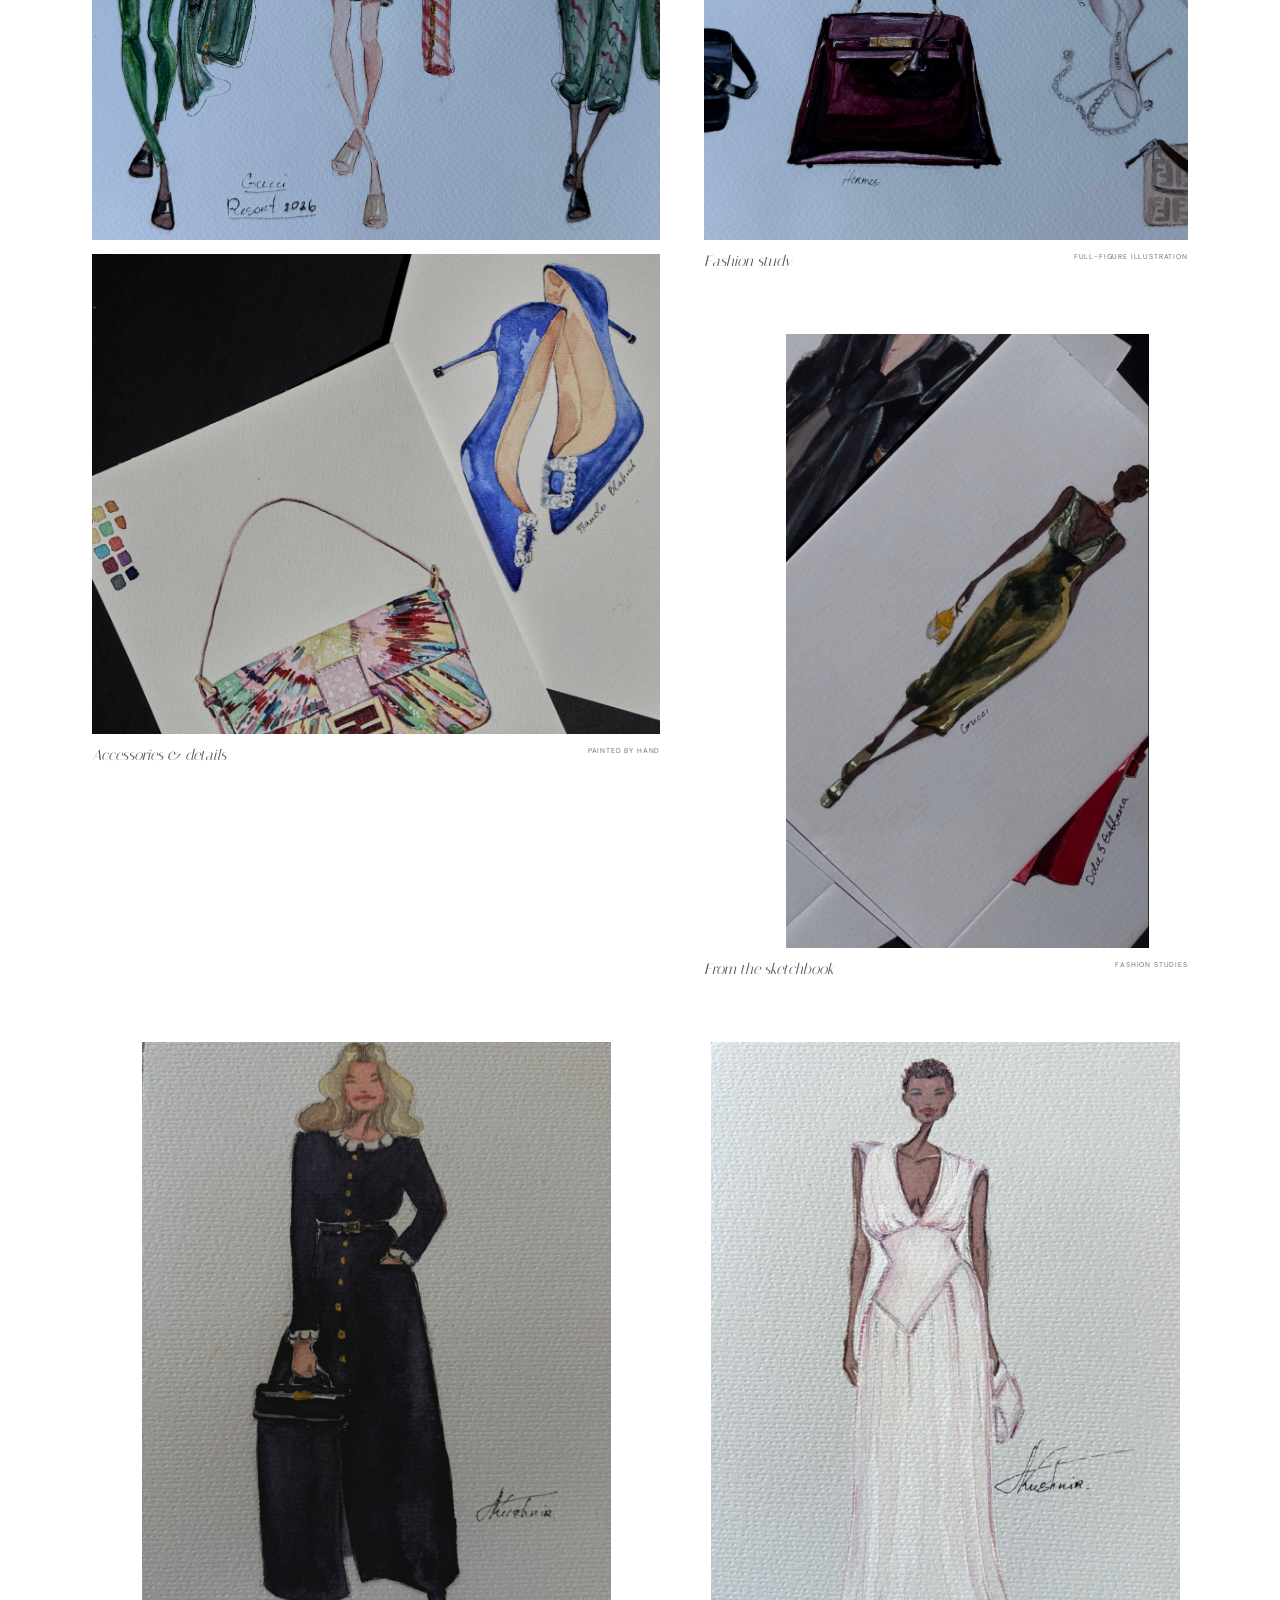
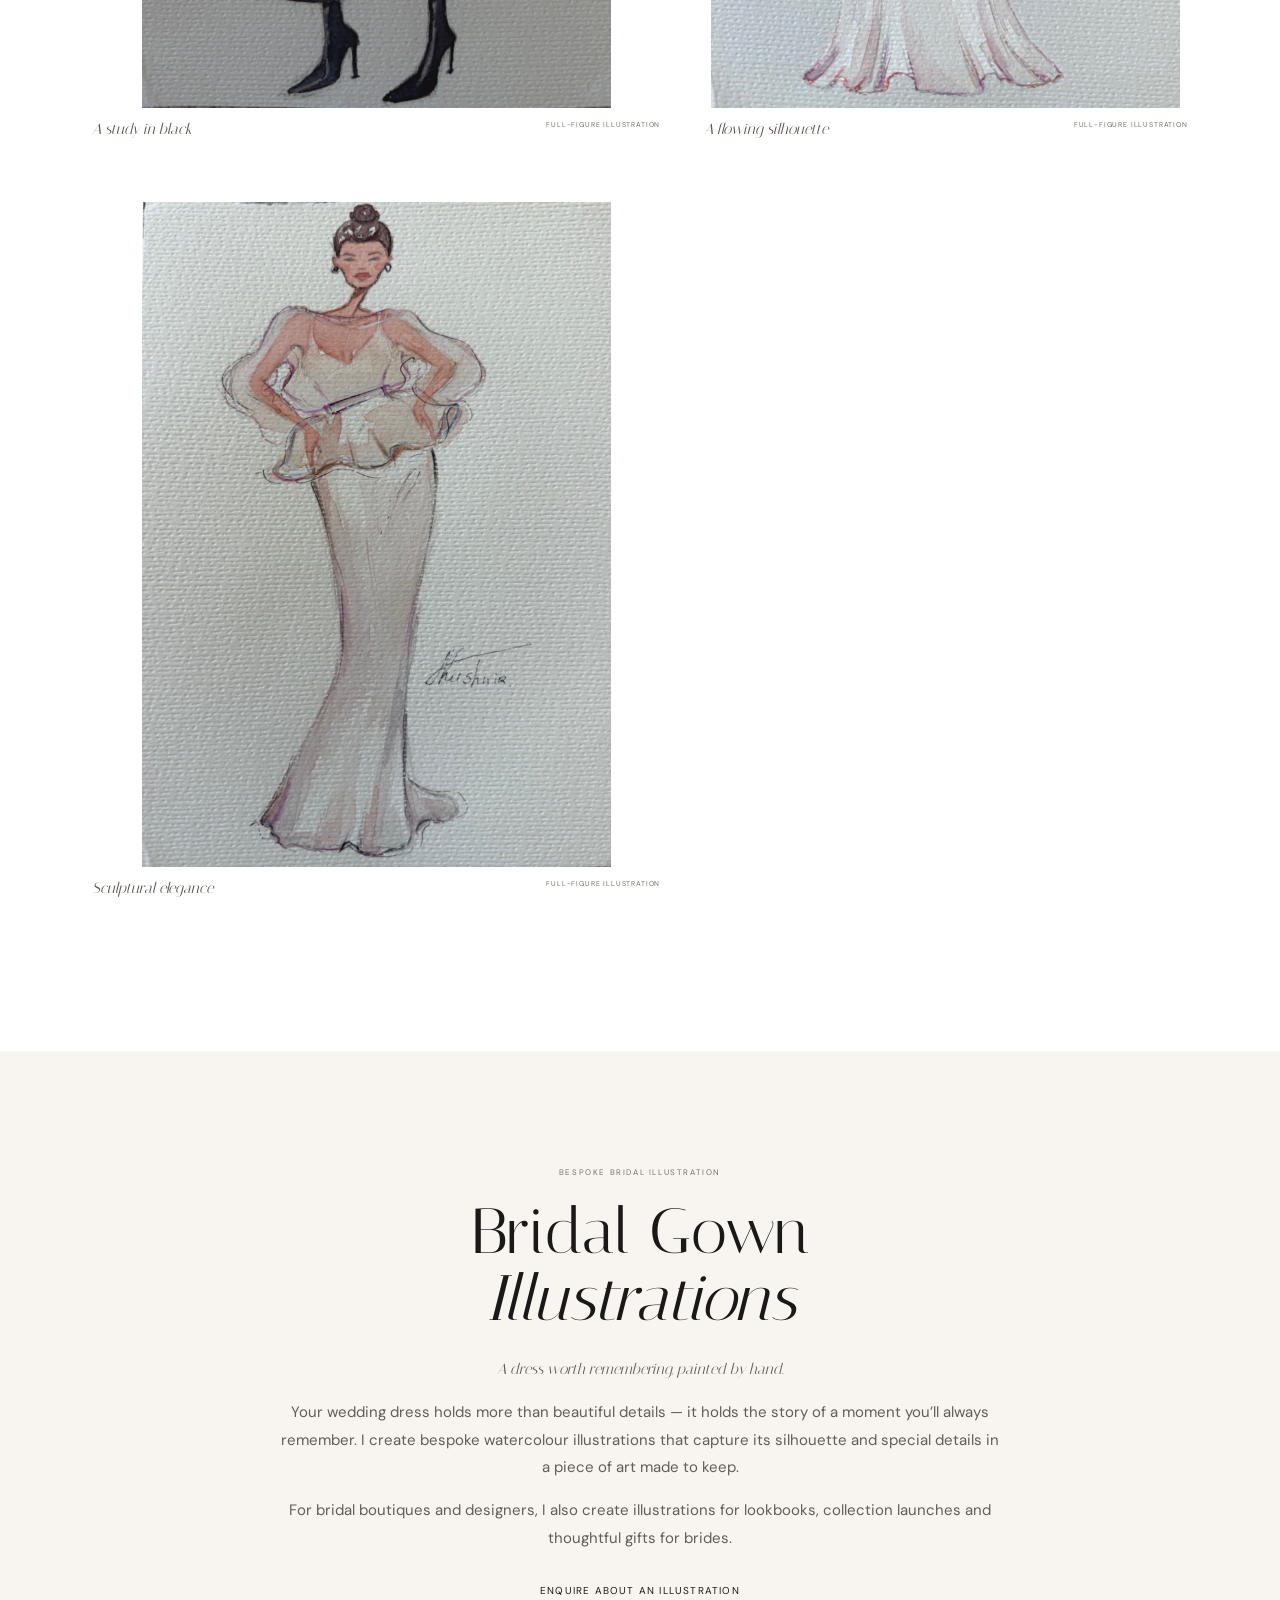
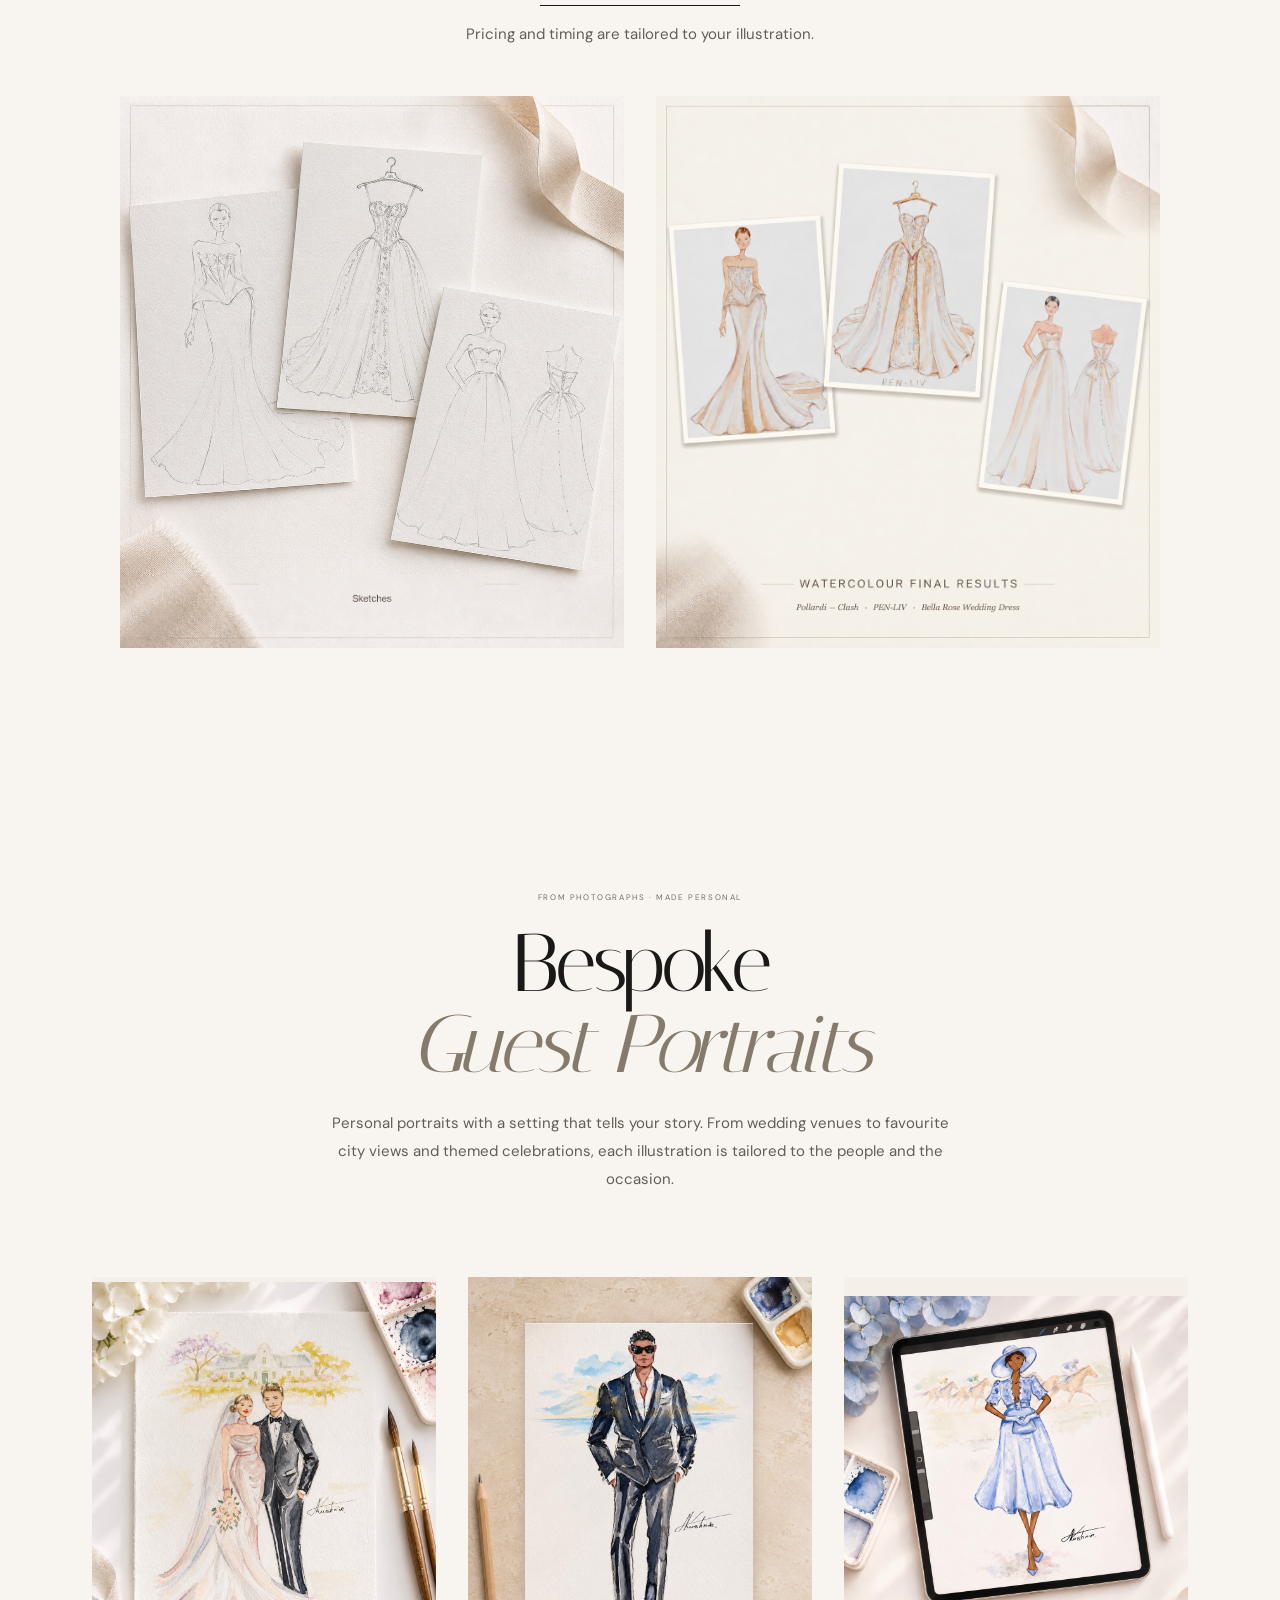
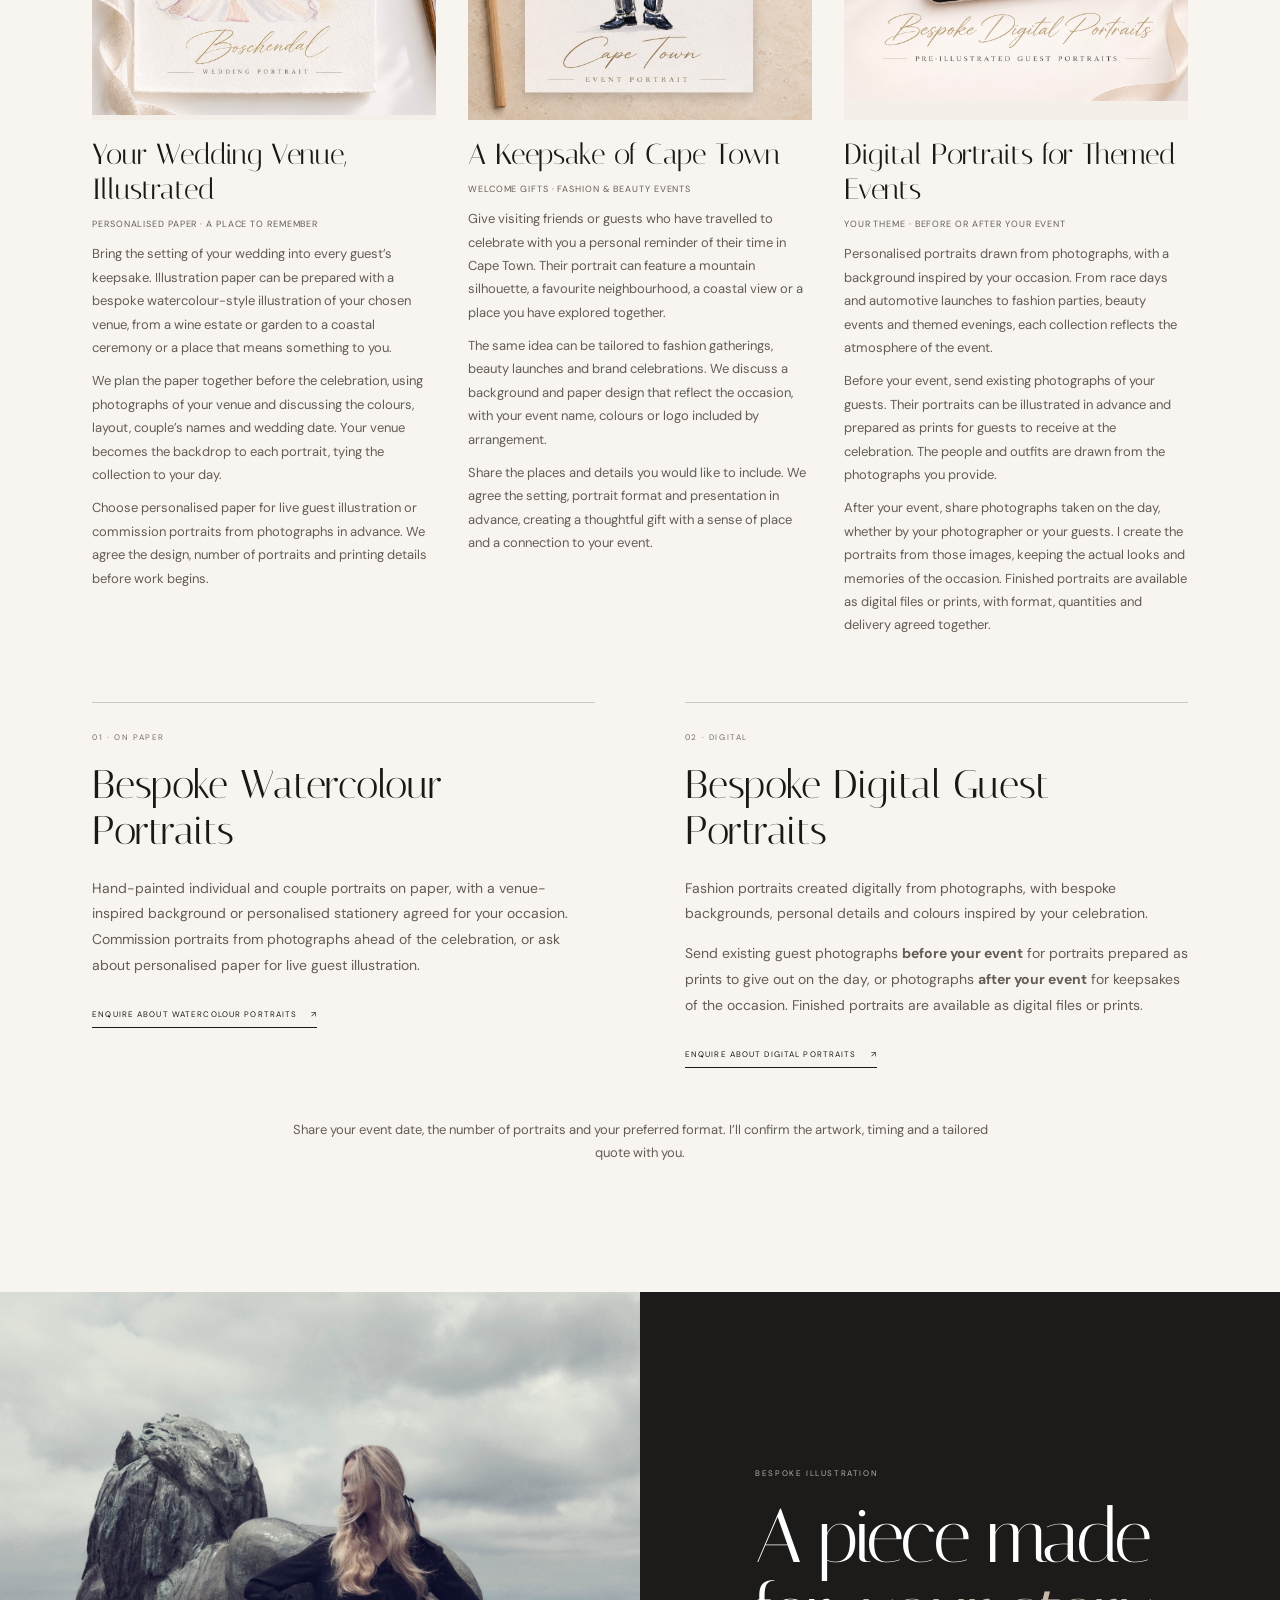
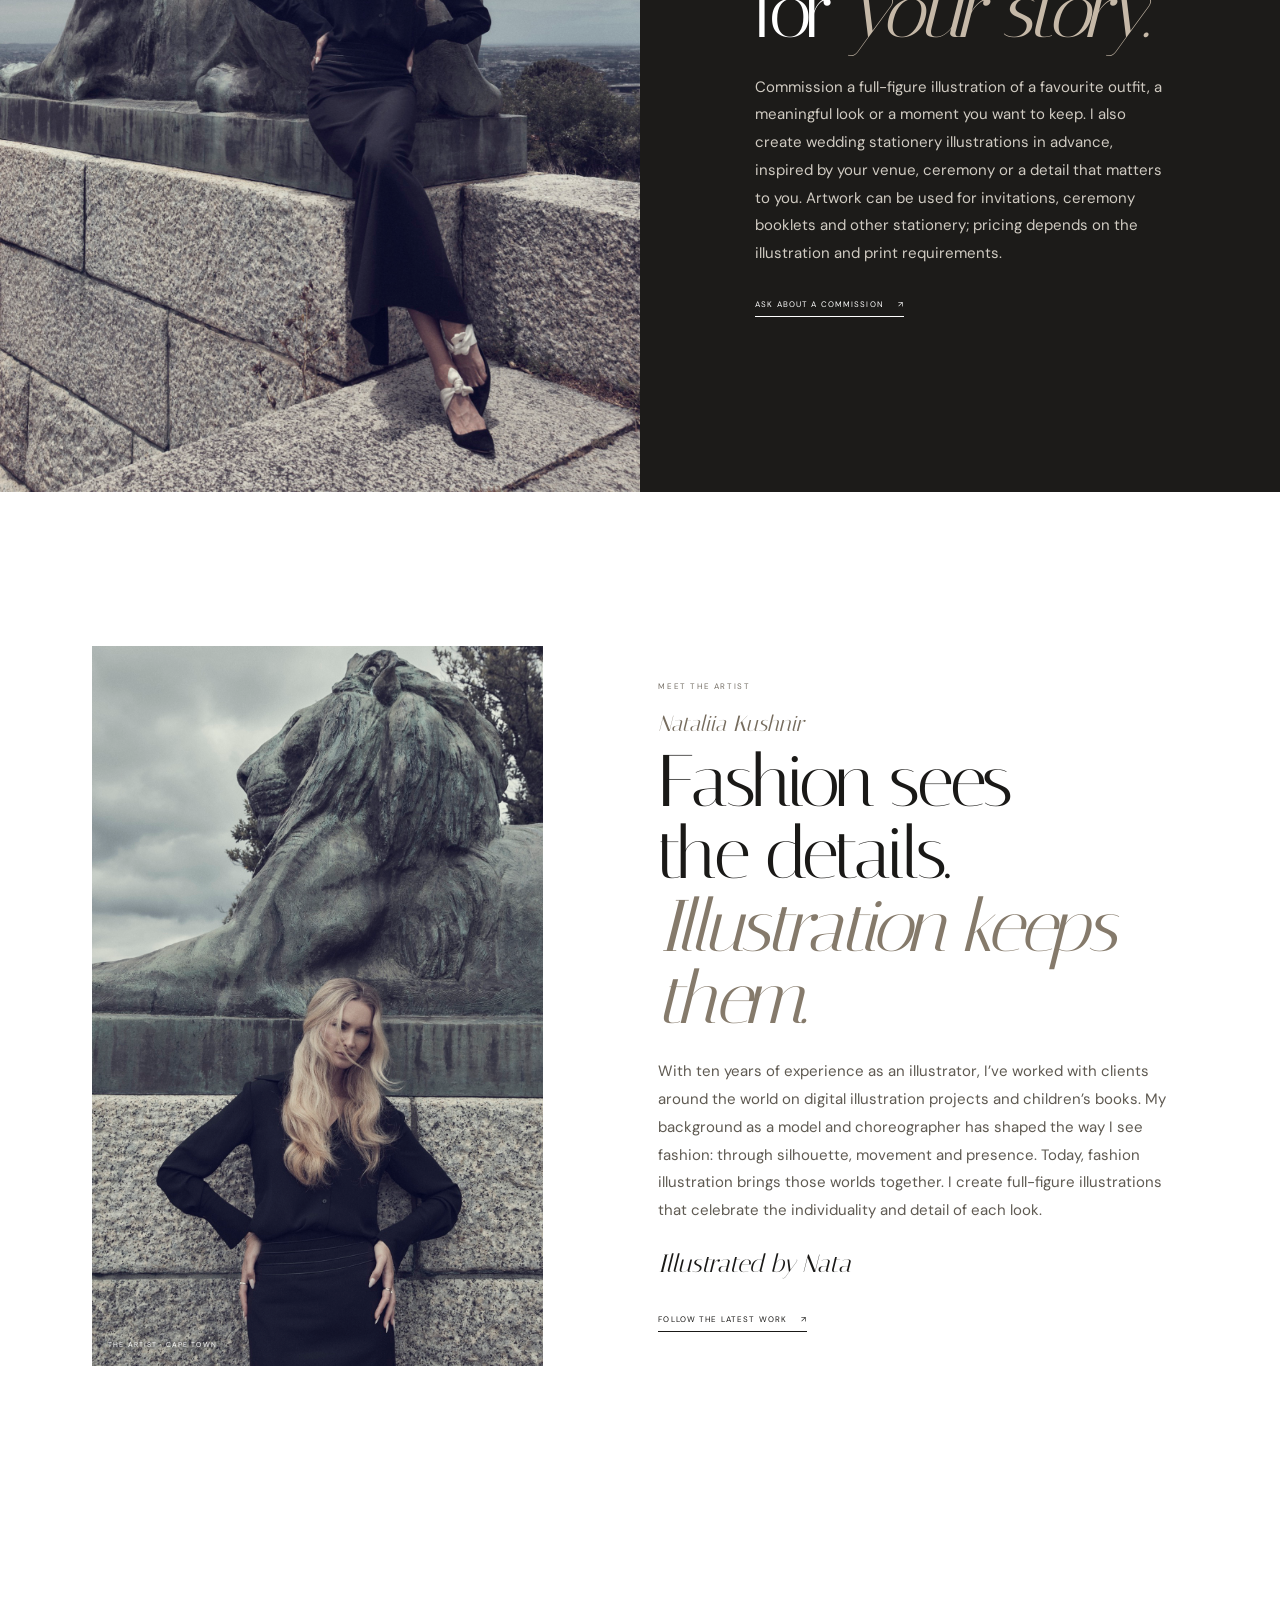
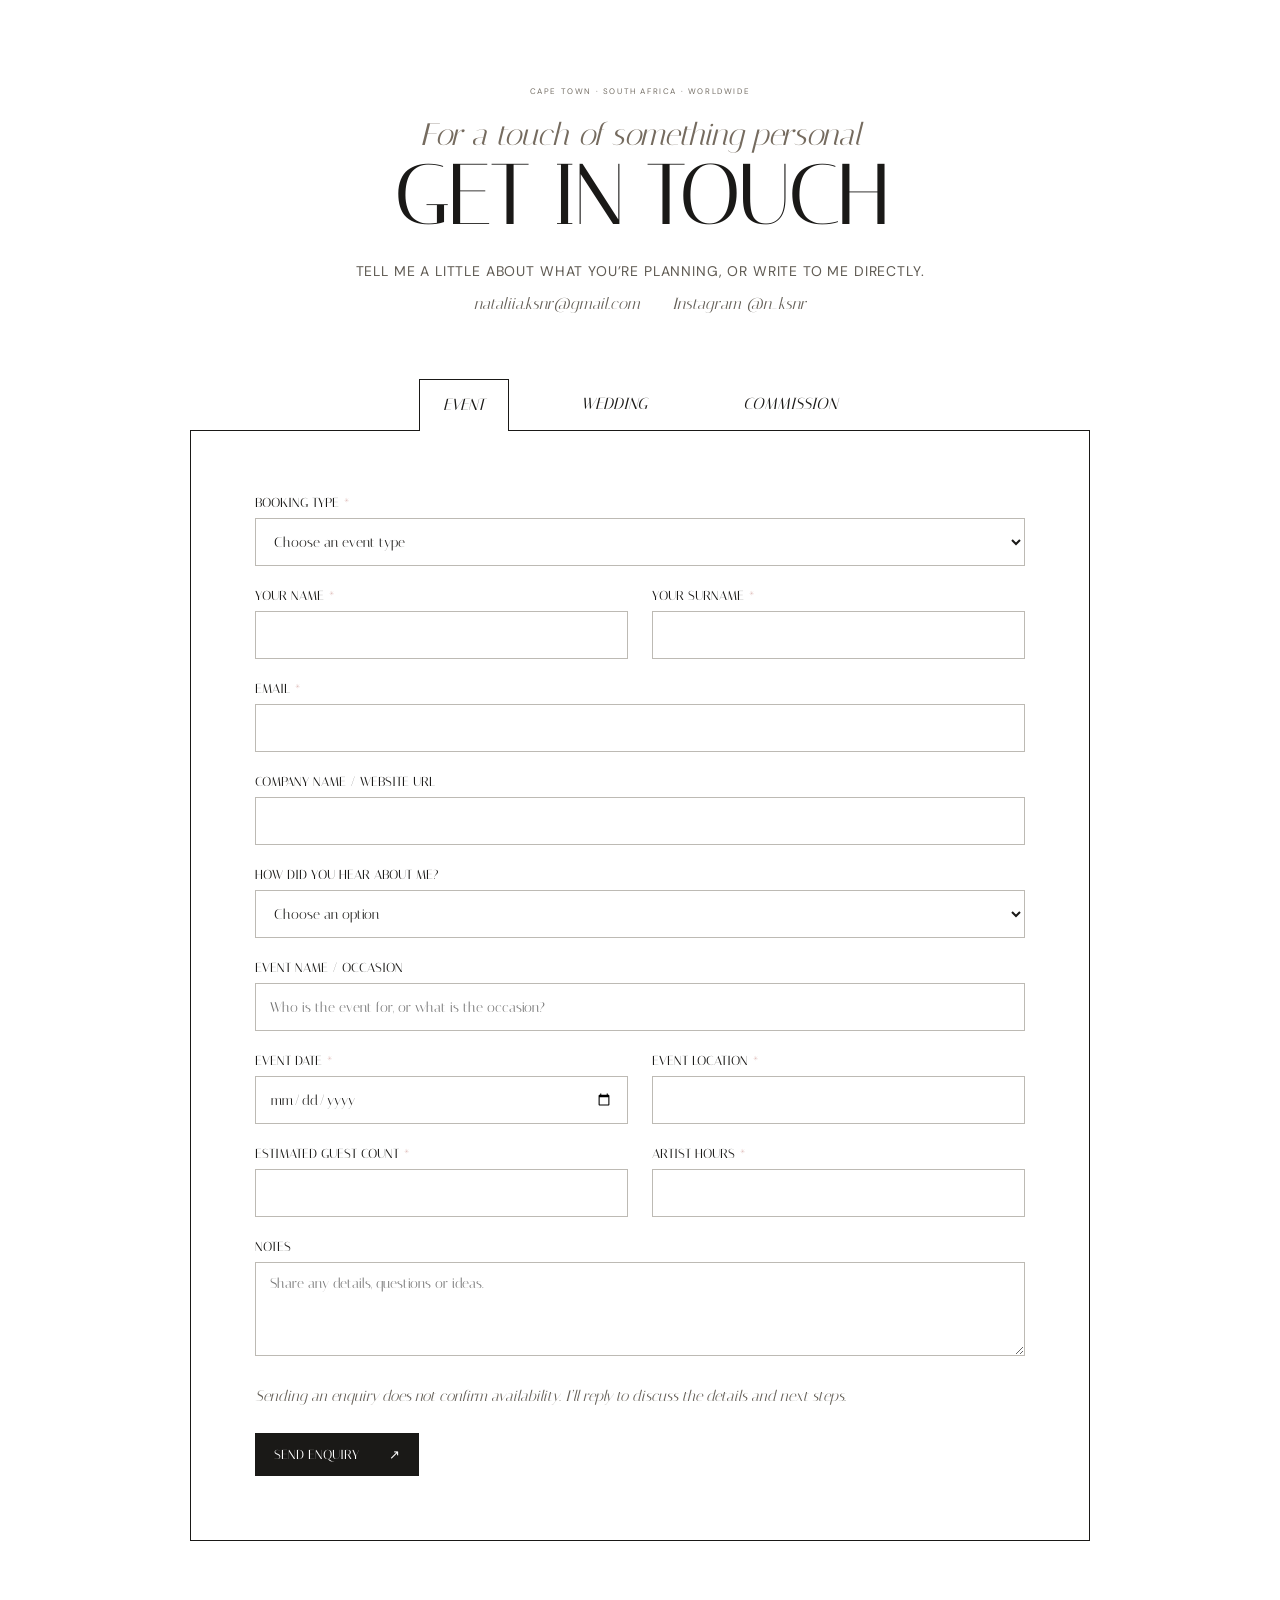
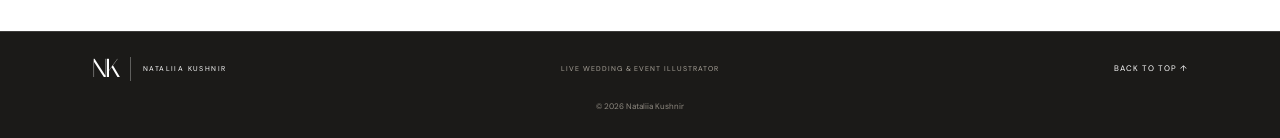
==== commit 1864b9cf: "Restore existing portfolio illustrations" ====
--- a/index.html
+++ b/index.html
@@ -63,6 +63,9 @@
           <figure class="portfolio-card portfolio-card-detail"><img src="site-fashion-study-0285.jpg" alt="Fashion illustration by Nataliia Kushnir" /><figcaption><span>Fashion study</span><span>Full-figure illustration</span></figcaption></figure>
           <figure class="portfolio-card portfolio-card-accessories"><img src="site-fashion-accessories-new.jpg" alt="Watercolour illustrations of a handbag and blue high-heeled shoes" /><figcaption><span>Accessories &amp; details</span><span>Painted by hand</span></figcaption></figure>
           <figure class="portfolio-card portfolio-card-sketchbook portfolio-card-sketchbook-cropped"><img src="site-fashion-sketchbook-crop.jpg" alt="Full-figure fashion sketches arranged on a sketchbook page" /><figcaption><span>From the sketchbook</span><span>Fashion studies</span></figcaption></figure>
+          <figure class="portfolio-card portfolio-card-wedding"><img src="portfolio-illustration-13.JPG" width="1443" height="2048" loading="lazy" alt="Full-figure fashion illustration of a woman in a black outfit with a handbag and heeled boots" /><figcaption><span>A study in black</span><span>Full-figure illustration</span></figcaption></figure>
+          <figure class="portfolio-card portfolio-card-wedding"><img src="portfolio-illustration-14.JPG" width="1443" height="2048" loading="lazy" alt="Full-figure fashion illustration of a woman in a flowing white gown" /><figcaption><span>A flowing silhouette</span><span>Full-figure illustration</span></figcaption></figure>
+          <figure class="portfolio-card portfolio-card-wedding"><img src="portfolio-illustration-15.JPG" width="1443" height="2048" loading="lazy" alt="Full-figure fashion illustration of a woman in a pale gown with sculptural sleeves" /><figcaption><span>Sculptural elegance</span><span>Full-figure illustration</span></figcaption></figure>
         </div>
       </section>
 
